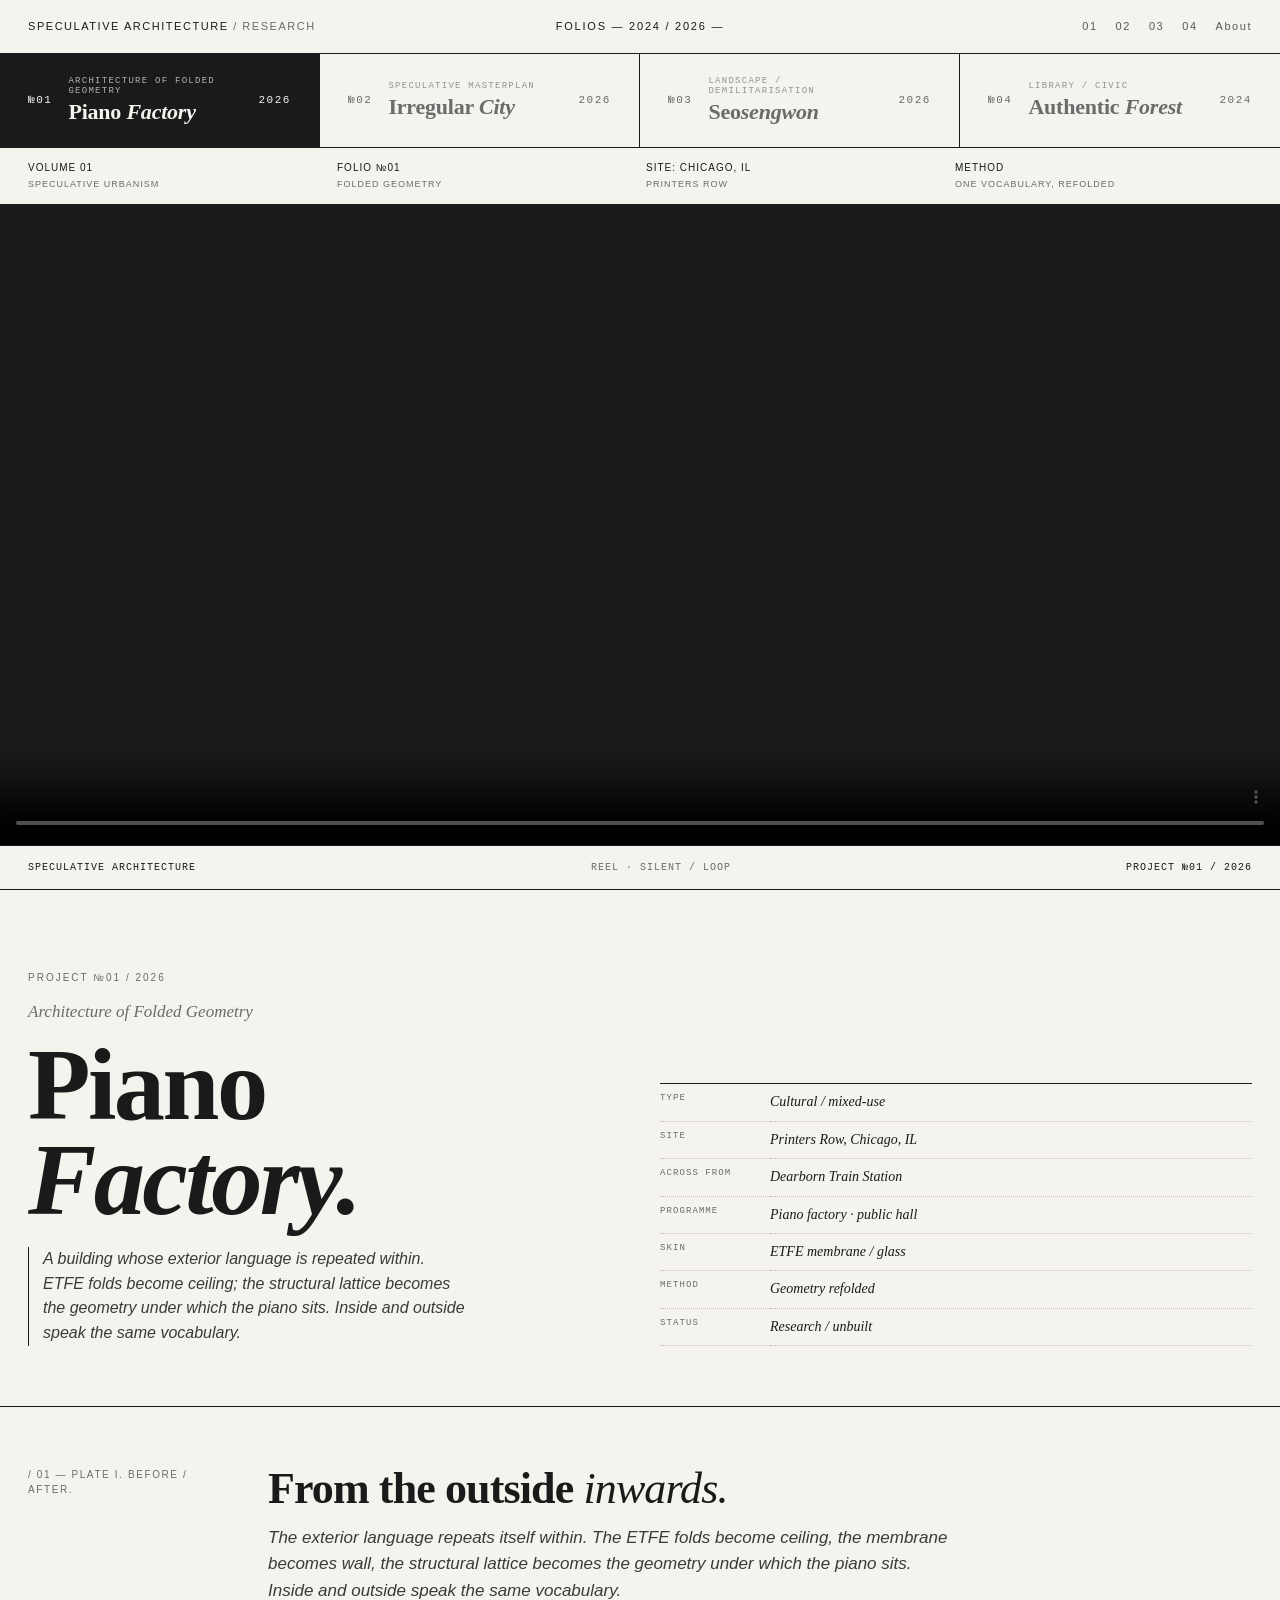
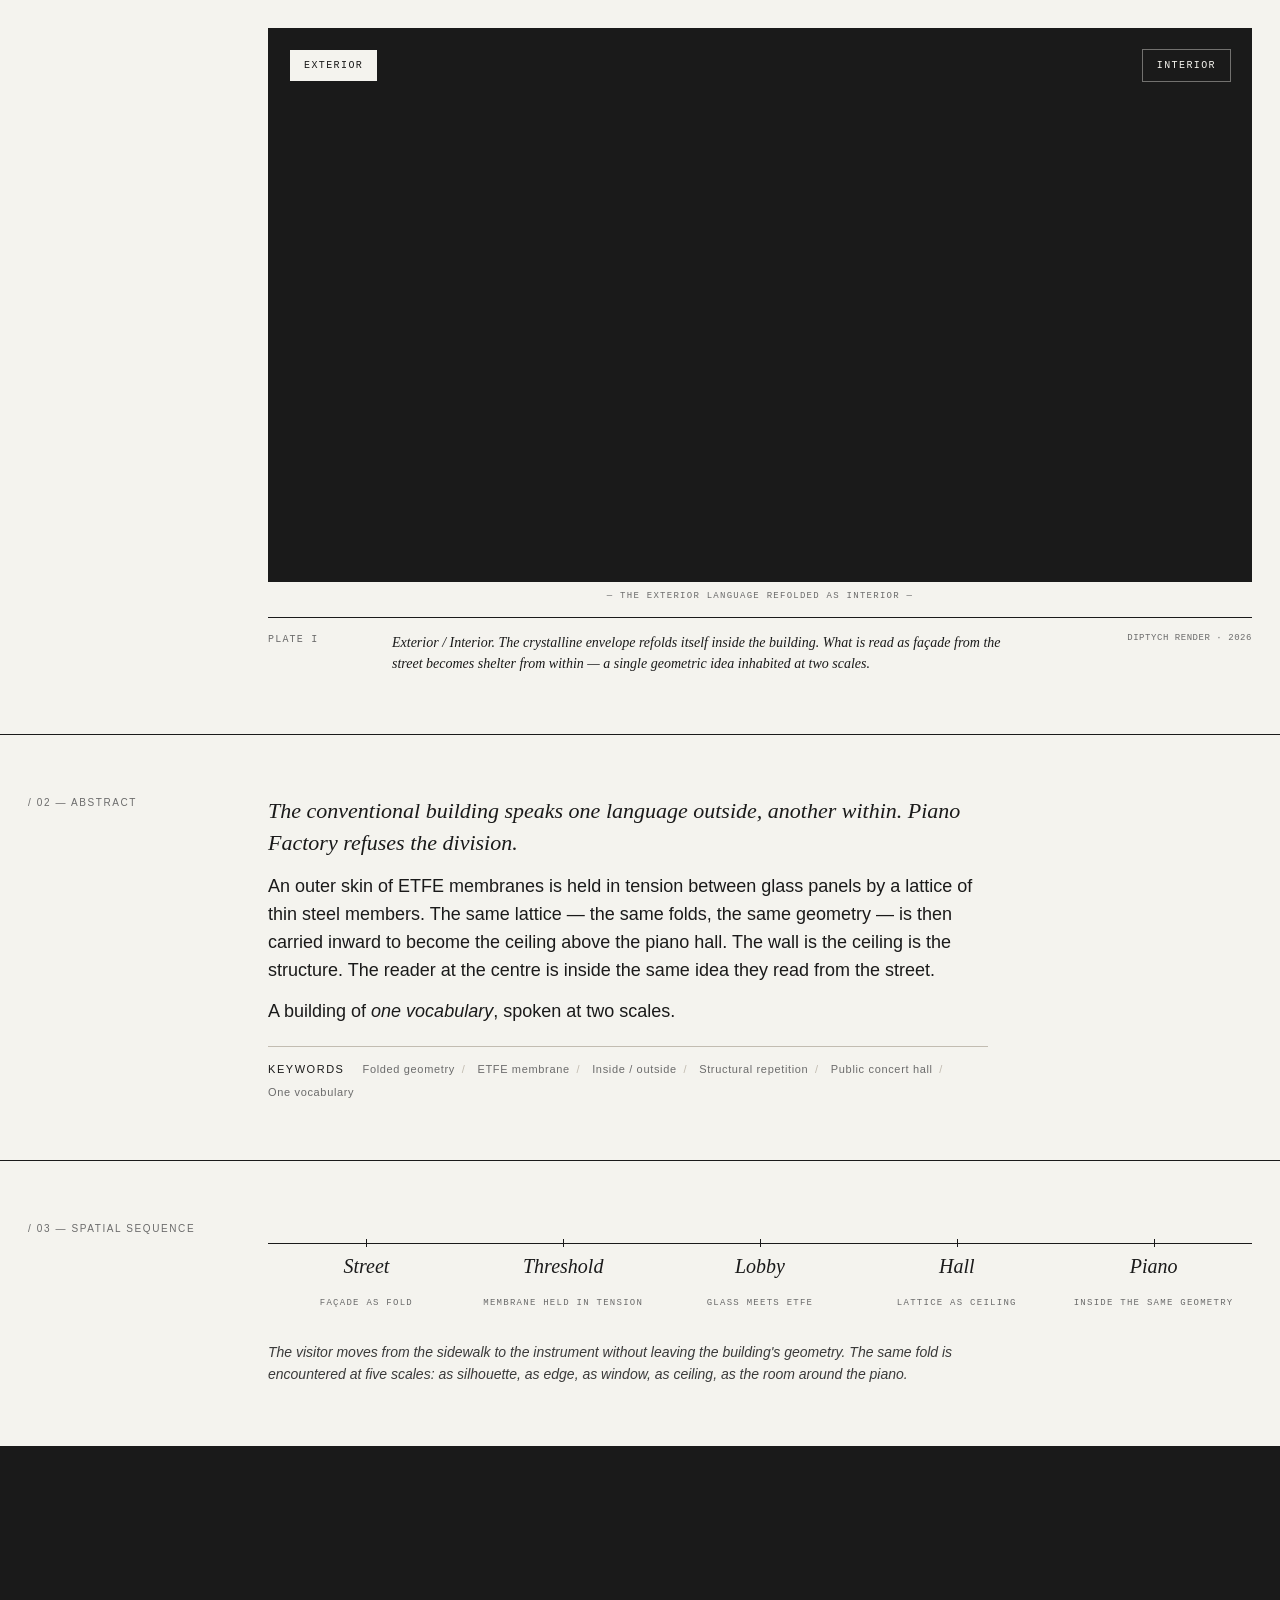
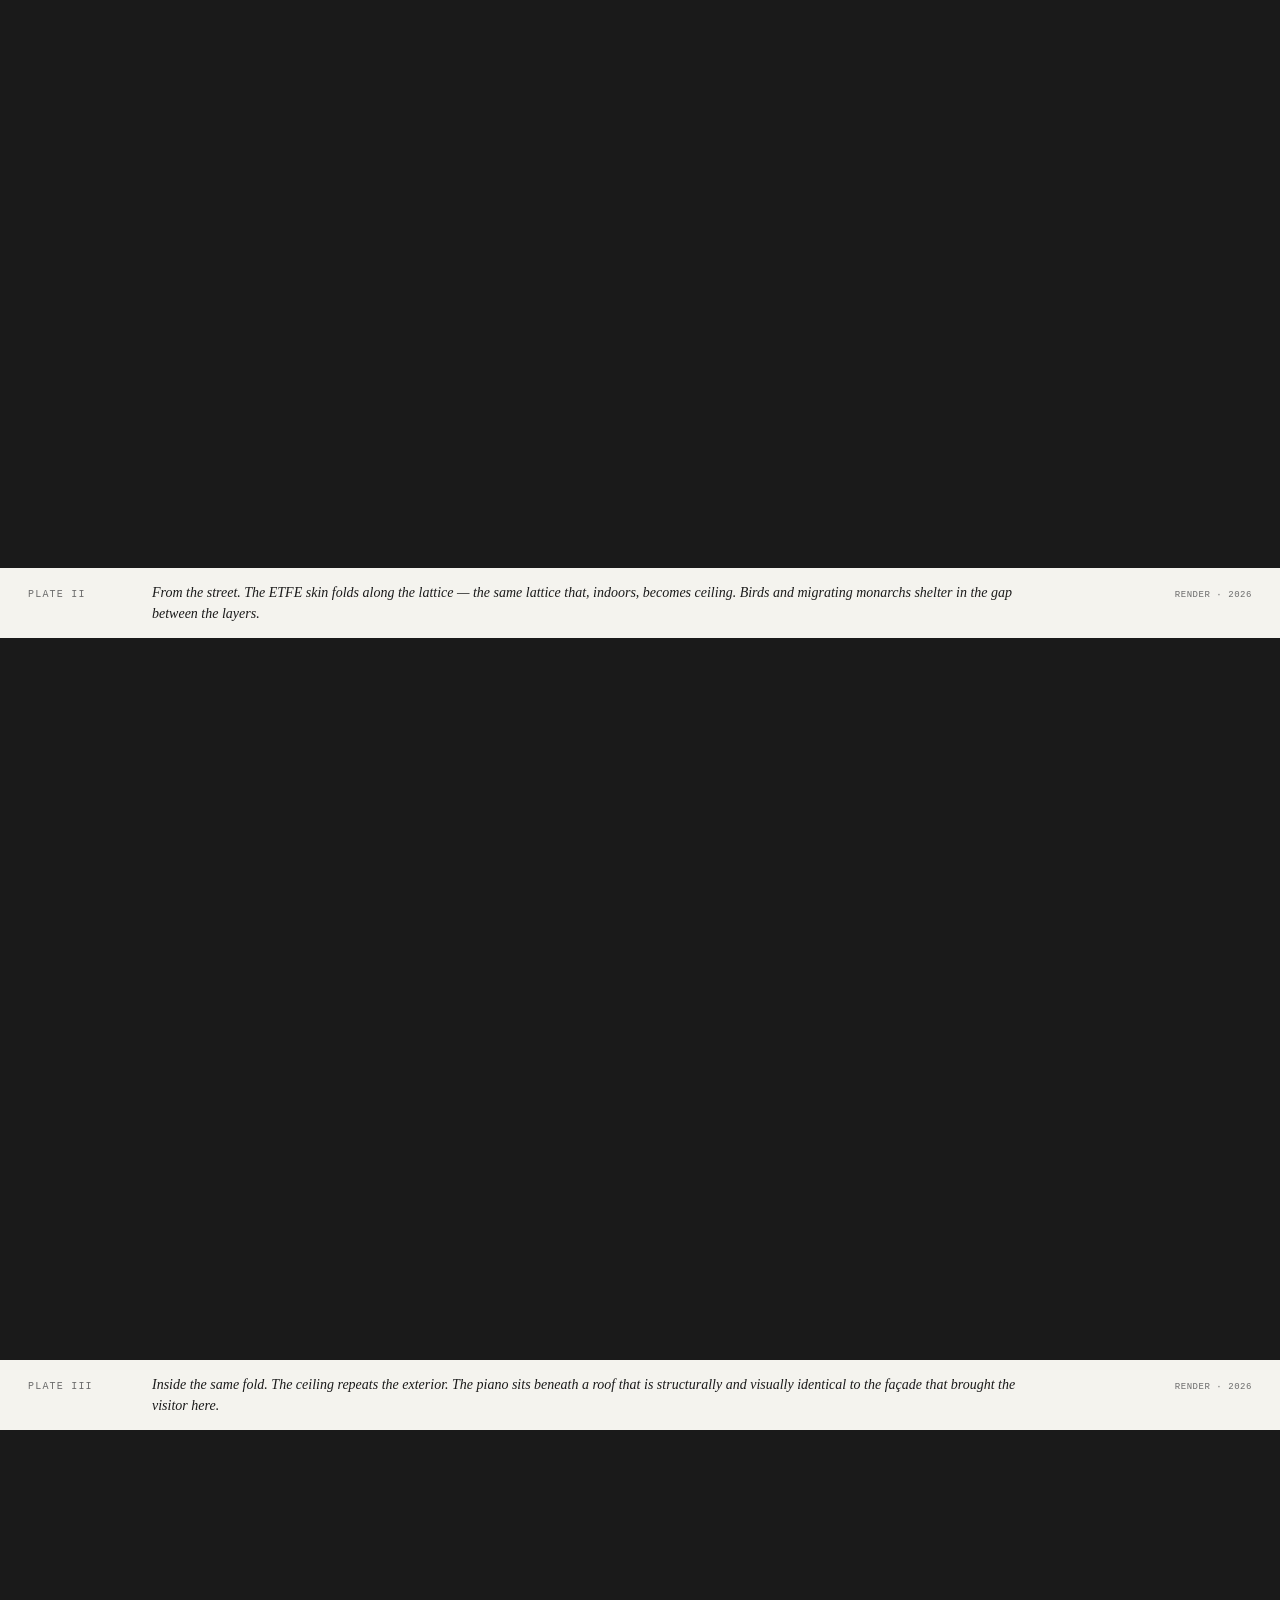
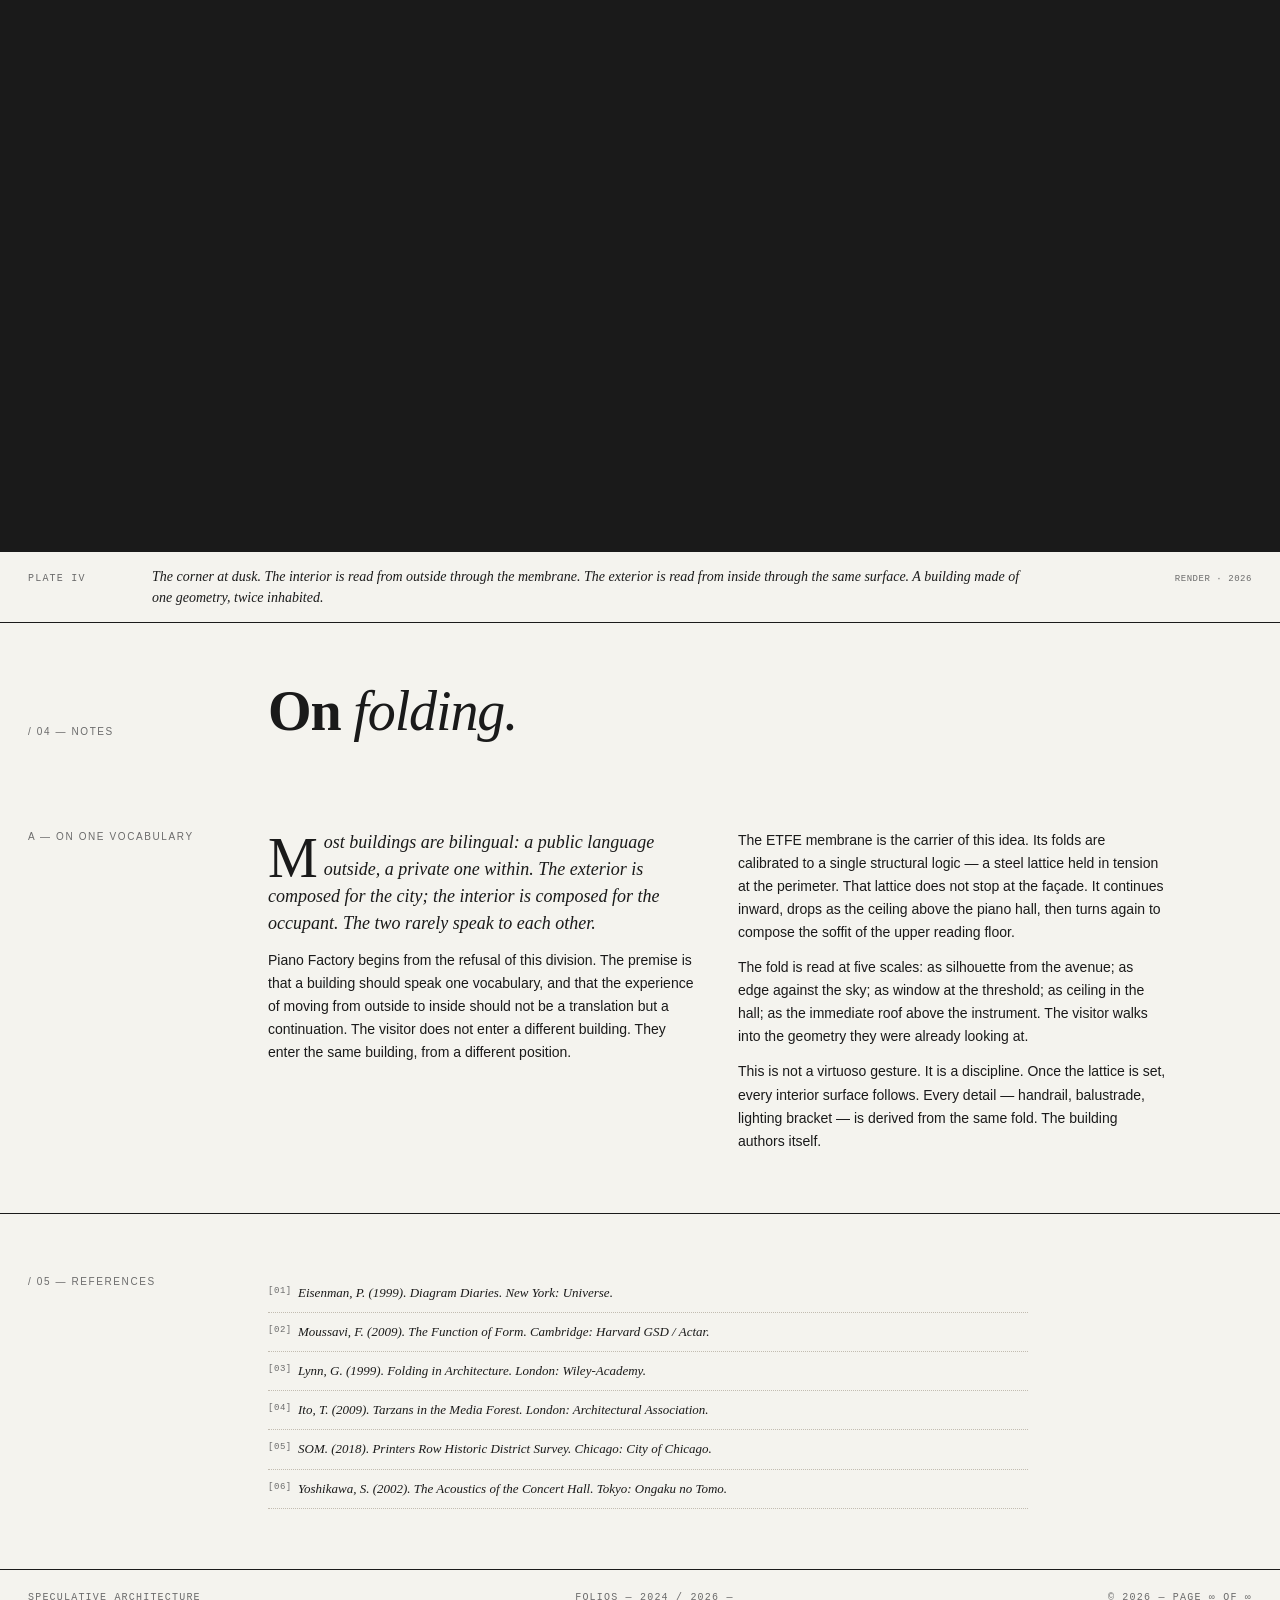
==== index.html @ 6d84edf5 "Add files via upload" ====
<!DOCTYPE html>
<html lang="en">
<head>
<meta charset="UTF-8">
<meta name="viewport" content="width=device-width, initial-scale=1, viewport-fit=cover">
<meta name="theme-color" content="#f4f3ee">

<title>Speculative Architecture — Research Folios</title>
<meta name="description" content="A research practice working through drawings, films, and writing — investigating water, folded geometry, demilitarisation, and the city as a slow, irregular medium.">
<meta name="author" content="Speculative Architecture">

<!-- Favicons -->
<link rel="icon" type="image/svg+xml" href="favicon.svg">
<link rel="apple-touch-icon" href="apple-touch-icon.png">

<!-- Open Graph (Facebook, KakaoTalk, LinkedIn, etc.) -->
<meta property="og:type" content="website">
<meta property="og:title" content="Speculative Architecture — Research Folios">
<meta property="og:description" content="Four speculative projects on water, folded geometry, demilitarisation, and the civic.">
<meta property="og:image" content="og-image.jpg">
<meta property="og:image:width" content="1200">
<meta property="og:image:height" content="630">
<meta property="og:locale" content="en_US">
<meta property="og:locale:alternate" content="ko_KR">

<!-- Twitter / X -->
<meta name="twitter:card" content="summary_large_image">
<meta name="twitter:title" content="Speculative Architecture — Research Folios">
<meta name="twitter:description" content="Four speculative projects on water, folded geometry, demilitarisation, and the civic.">
<meta name="twitter:image" content="og-image.jpg">

<link rel="stylesheet" href="styles.css">
</head>
<body>

<!-- ═══════════ MASTHEAD ═══════════ -->
<header class="mast">
  <div class="mast__brand">Speculative Architecture <span>/ Research</span></div>
  <div class="mast__title">Folios — 2024 / 2026 —</div>
  <nav class="mast__nav">
    <button type="button" data-goto="0">01</button>
    <button type="button" data-goto="1">02</button>
    <button type="button" data-goto="2">03</button>
    <button type="button" data-goto="3">04</button>
    <a href="about.html">About</a>
  </nav>
</header>

<!-- ═══════════ TABS ═══════════ -->
<div class="tabs" role="tablist">
  <button type="button" class="tab is-active" role="tab" data-tab="0">
    <span class="tab__num">№01</span>
    <span class="tab__body">
      <span class="tab__cat">Architecture of Folded Geometry</span>
      <span class="tab__title">Piano <em>Factory</em></span>
    </span>
    <span class="tab__yr">2026</span>
  </button>
  <button type="button" class="tab" role="tab" data-tab="1">
    <span class="tab__num">№02</span>
    <span class="tab__body">
      <span class="tab__cat">Speculative Masterplan</span>
      <span class="tab__title">Irregular <em>City</em></span>
    </span>
    <span class="tab__yr">2026</span>
  </button>
  <button type="button" class="tab" role="tab" data-tab="2">
    <span class="tab__num">№03</span>
    <span class="tab__body">
      <span class="tab__cat">Landscape / Demilitarisation</span>
      <span class="tab__title">Seo<em>sengwon</em></span>
    </span>
    <span class="tab__yr">2026</span>
  </button>
  <button type="button" class="tab" role="tab" data-tab="3">
    <span class="tab__num">№04</span>
    <span class="tab__body">
      <span class="tab__cat">Library / Civic</span>
      <span class="tab__title">Authentic <em>Forest</em></span>
    </span>
    <span class="tab__yr">2024</span>
  </button>
</div>

<!-- ═══════════ FOLIO 01 — PIANO FACTORY ═══════════ -->
<section class="folio is-active" data-folio="0">

  <div class="banner">
    <span>Volume 01 <small>Speculative Urbanism</small></span>
    <span>Folio №01 <small>Folded Geometry</small></span>
    <span>Site: Chicago, IL <small>Printers Row</small></span>
    <span>Method <small>One vocabulary, refolded</small></span>
  </div>

  <section class="reel">
    <video class="reel__video" data-reel="0" autoplay muted loop playsinline controls preload="auto" poster="assets/piano-02-dusk-md.jpg">
      <source src="assets/piano.mp4" type="video/mp4">
    </video>
    <div class="reel__overlay">
      <span>Speculative Architecture</span>
      <span>Reel · silent / loop</span>
      <span>Project №01 / 2026</span>
    </div>
  </section>

  <section class="hero">
    <div class="hero__main">
      <div class="meta">Project №01 / 2026</div>
      <div class="cat">Architecture of Folded Geometry</div>
      <h1 class="title">Piano<br><em>Factory.</em></h1>
      <p class="lede">A building whose exterior language is repeated within. ETFE folds become ceiling; the structural lattice becomes the geometry under which the piano sits. Inside and outside speak the same vocabulary.</p>
    </div>
    <div class="hero__data">
      <dl>
        <div><dt>Type</dt><dd>Cultural / mixed-use</dd></div>
        <div><dt>Site</dt><dd>Printers Row, Chicago, IL</dd></div>
        <div><dt>Across from</dt><dd>Dearborn Train Station</dd></div>
        <div><dt>Programme</dt><dd>Piano factory · public hall</dd></div>
        <div><dt>Skin</dt><dd>ETFE membrane / glass</dd></div>
        <div><dt>Method</dt><dd>Geometry refolded</dd></div>
        <div><dt>Status</dt><dd>Research / unbuilt</dd></div>
      </dl>
    </div>
  </section>

  <section class="ba">
    <div class="aside">/ 01 — Plate I. Before / after.</div>
    <div class="ba__body">
      <header class="ba__intro">
        <h3>From the outside <em>inwards.</em></h3>
        <p>The exterior language repeats itself within. The ETFE folds become ceiling, the membrane becomes wall, the structural lattice becomes the geometry under which the piano sits. Inside and outside speak the same vocabulary.</p>
      </header>

      <div class="dissolve" data-dissolve>
        <div class="dissolve__layer dissolve__layer--a"><img src="assets/piano-02-dusk-md.jpg" srcset="assets/piano-02-dusk-sm.jpg 1000w, assets/piano-02-dusk-md.jpg 1600w, assets/piano-02-dusk-lg.jpg 2800w" sizes="(max-width: 720px) 100vw, (max-width: 1200px) 100vw, 100vw" alt="Exterior — the building as seen from the street"></div>
        <div class="dissolve__layer dissolve__layer--b"><img src="assets/piano-03-interior-md.jpg" srcset="assets/piano-03-interior-sm.jpg 1000w, assets/piano-03-interior-md.jpg 1600w, assets/piano-03-interior-lg.jpg 2800w" sizes="(max-width: 720px) 100vw, (max-width: 1200px) 100vw, 100vw" alt="Interior — the same language, refolded"></div>
        <span class="dissolve__tag dissolve__tag--a">Exterior</span>
        <span class="dissolve__tag dissolve__tag--b">Interior</span>
      </div>
      <div class="ba__hint">— the exterior language refolded as interior —</div>

      <div class="ba__cap">
        <span class="plate__num">Plate I</span>
        <span class="plate__txt">Exterior / Interior. The crystalline envelope refolds itself inside the building. What is read as façade from the street becomes shelter from within — a single geometric idea inhabited at two scales.</span>
        <span class="plate__meta">Diptych render · 2026</span>
      </div>
    </div>
  </section>

  <section class="abstract">
    <div class="aside">/ 02 — Abstract</div>
    <div class="abstract__body">
      <p>The conventional building speaks one language outside, another within. Piano Factory refuses the division.</p>
      <p>An outer skin of ETFE membranes is held in tension between glass panels by a lattice of thin steel members. The same lattice — the same folds, the same geometry — is then carried inward to become the ceiling above the piano hall. The wall is the ceiling is the structure. The reader at the centre is inside the same idea they read from the street.</p>
      <p>A building of <em>one vocabulary</em>, spoken at two scales.</p>
      <div class="keys">
        <strong>Keywords</strong>
        <span>Folded geometry</span>
        <span>ETFE membrane</span>
        <span>Inside / outside</span>
        <span>Structural repetition</span>
        <span>Public concert hall</span>
        <span>One vocabulary</span>
      </div>
    </div>
  </section>

  <section class="timeline">
    <div class="aside">/ 03 — Spatial sequence</div>
    <div>
      <ol class="timeline__list">
        <li><strong>Street</strong><span>Façade as fold</span></li>
        <li><strong>Threshold</strong><span>Membrane held in tension</span></li>
        <li><strong>Lobby</strong><span>Glass meets ETFE</span></li>
        <li><strong>Hall</strong><span>Lattice as ceiling</span></li>
        <li><strong>Piano</strong><span>Inside the same geometry</span></li>
      </ol>
      <p class="timeline__copy">The visitor moves from the sidewalk to the instrument without leaving the building's geometry. The same fold is encountered at five scales: as silhouette, as edge, as window, as ceiling, as the room around the piano.</p>
    </div>
  </section>

  <figure class="plate">
    <img src="assets/piano-02-dusk-md.jpg" srcset="assets/piano-02-dusk-sm.jpg 1000w, assets/piano-02-dusk-md.jpg 1600w, assets/piano-02-dusk-lg.jpg 2800w" sizes="(max-width: 720px) 100vw, (max-width: 1200px) 100vw, 100vw" alt="Plate II">
    <figcaption>
      <span class="plate__num">Plate II</span>
      <span class="plate__txt">From the street. The ETFE skin folds along the lattice — the same lattice that, indoors, becomes ceiling. Birds and migrating monarchs shelter in the gap between the layers.</span>
      <span class="plate__meta">Render · 2026</span>
    </figcaption>
  </figure>

  <figure class="plate">
    <img src="assets/piano-03-interior-md.jpg" srcset="assets/piano-03-interior-sm.jpg 1000w, assets/piano-03-interior-md.jpg 1600w, assets/piano-03-interior-lg.jpg 2800w" sizes="(max-width: 720px) 100vw, (max-width: 1200px) 100vw, 100vw" alt="Plate III">
    <figcaption>
      <span class="plate__num">Plate III</span>
      <span class="plate__txt">Inside the same fold. The ceiling repeats the exterior. The piano sits beneath a roof that is structurally and visually identical to the façade that brought the visitor here.</span>
      <span class="plate__meta">Render · 2026</span>
    </figcaption>
  </figure>

  <figure class="plate">
    <img src="assets/piano-04-snow-md.jpg" srcset="assets/piano-04-snow-sm.jpg 1000w, assets/piano-04-snow-md.jpg 1600w, assets/piano-04-snow-lg.jpg 2800w" sizes="(max-width: 720px) 100vw, (max-width: 1200px) 100vw, 100vw" alt="Plate IV">
    <figcaption>
      <span class="plate__num">Plate IV</span>
      <span class="plate__txt">The corner at dusk. The interior is read from outside through the membrane. The exterior is read from inside through the same surface. A building made of one geometry, twice inhabited.</span>
      <span class="plate__meta">Render · 2026</span>
    </figcaption>
  </figure>

  <header class="shead">
    <div class="aside">/ 04 — Notes</div>
    <h2>On <em>folding.</em></h2>
  </header>

  <section class="notes">
    <div class="aside">A — On one vocabulary</div>
    <div class="notes__body">
      <p class="lead">Most buildings are bilingual: a public language outside, a private one within. The exterior is composed for the city; the interior is composed for the occupant. The two rarely speak to each other.</p>
      <p>Piano Factory begins from the refusal of this division. The premise is that a building should speak one vocabulary, and that the experience of moving from outside to inside should not be a translation but a continuation. The visitor does not enter a different building. They enter the same building, from a different position.</p>
      <p>The ETFE membrane is the carrier of this idea. Its folds are calibrated to a single structural logic — a steel lattice held in tension at the perimeter. That lattice does not stop at the façade. It continues inward, drops as the ceiling above the piano hall, then turns again to compose the soffit of the upper reading floor.</p>
      <p>The fold is read at five scales: as silhouette from the avenue; as edge against the sky; as window at the threshold; as ceiling in the hall; as the immediate roof above the instrument. The visitor walks into the geometry they were already looking at.</p>
      <p>This is not a virtuoso gesture. It is a discipline. Once the lattice is set, every interior surface follows. Every detail — handrail, balustrade, lighting bracket — is derived from the same fold. The building authors itself.</p>
    </div>
  </section>

  <section class="bib">
    <div class="aside">/ 05 — References</div>
    <ol>
      <li>Eisenman, P. (1999). Diagram Diaries. New York: Universe.</li>
      <li>Moussavi, F. (2009). The Function of Form. Cambridge: Harvard GSD / Actar.</li>
      <li>Lynn, G. (1999). Folding in Architecture. London: Wiley-Academy.</li>
      <li>Ito, T. (2009). Tarzans in the Media Forest. London: Architectural Association.</li>
      <li>SOM. (2018). Printers Row Historic District Survey. Chicago: City of Chicago.</li>
      <li>Yoshikawa, S. (2002). The Acoustics of the Concert Hall. Tokyo: Ongaku no Tomo.</li>
    </ol>
  </section>

</section>

<!-- ═══════════ FOLIO 02 — IRREGULAR CITY ═══════════ -->
<section class="folio" data-folio="1">

  <div class="banner">
    <span>Volume 01 <small>Speculative Urbanism</small></span>
    <span>Folio №02 <small>Hydrological Urbanism</small></span>
    <span>Site: Coastal <small>Undisclosed</small></span>
    <span>Status: Research <small>Speculative proposal</small></span>
  </div>

  <section class="reel">
    <video class="reel__video" data-reel="1" autoplay muted loop playsinline controls preload="auto" poster="assets/05-pipe-system-md.jpg">
      <source src="assets/hero.mp4" type="video/mp4">
    </video>
    <div class="reel__overlay">
      <span>Speculative Architecture</span>
      <span>Reel · silent / loop</span>
      <span>Project №02 / 2026</span>
    </div>
  </section>

  <section class="hero">
    <div class="hero__main">
      <div class="meta">Project №02 / 2026</div>
      <div class="cat">Speculative Masterplan</div>
      <h1 class="title">Irregular<br><em>City.</em></h1>
      <p class="lede">A speculative masterplan. The city as a translucent organism, bound by a single hydrological cycle.</p>
    </div>
    <div class="hero__data">
      <dl>
        <div><dt>Type</dt><dd>Speculative masterplan</dd></div>
        <div><dt>Site</dt><dd>Coastal — undisclosed</dd></div>
        <div><dt>Programme</dt><dd>Hydrological urbanism</dd></div>
        <div><dt>Mediums</dt><dd>Render, axonometric, section</dd></div>
        <div><dt>Status</dt><dd>Research / unbuilt</dd></div>
        <div><dt>Year</dt><dd>2026 —</dd></div>
      </dl>
    </div>
  </section>

  <figure class="plate">
    <img src="assets/05-pipe-system-md.jpg" srcset="assets/05-pipe-system-sm.jpg 1000w, assets/05-pipe-system-md.jpg 1600w, assets/05-pipe-system-lg.jpg 2800w" sizes="(max-width: 720px) 100vw, (max-width: 1200px) 100vw, 100vw" alt="Plate I — the urban fabric">
    <figcaption>
      <span class="plate__num">Plate I</span>
      <span class="plate__txt">The city as filtration apparatus. Crystalline volumes channel six water cycles.</span>
      <span class="plate__meta">Render · 2026</span>
    </figcaption>
  </figure>

  <section class="abstract">
    <div class="aside">/ 00 — Abstract</div>
    <div class="abstract__body">
      <p>Six water cycles — saline, grey, geothermal, rain, sewage, industrial — generate the spatial sequence. Each district is a station in a continuous metabolism.</p>
      <p>Infrastructure is not concealed beneath architecture but <em>constitutes</em> it. Pink piping is made legible against concrete and glass.</p>
      <div class="keys">
        <strong>Keywords</strong>
        <span>Hydrological urbanism</span>
        <span>Speculative masterplan</span>
        <span>Infrastructural transparency</span>
        <span>Coastal ecology</span>
        <span>Urban metabolism</span>
      </div>
    </div>
  </section>

  <figure class="plate plate--plan">
    <img src="assets/04-section-md.jpg" srcset="assets/04-section-sm.jpg 1000w, assets/04-section-md.jpg 1600w, assets/04-section-lg.jpg 2800w" sizes="(max-width: 720px) 100vw, (max-width: 1200px) 100vw, 100vw" alt="Plate II">
    <figcaption>
      <span class="plate__num">Plate II</span>
      <span class="plate__txt">Section through the water plaza. Grey-water cycle, geothermal wells, septic logic.</span>
      <span class="plate__meta">Section drawing · 2026</span>
    </figcaption>
  </figure>

  <figure class="plate">
    <img src="assets/03-aerial-glass-md.jpg" srcset="assets/03-aerial-glass-sm.jpg 1000w, assets/03-aerial-glass-md.jpg 1600w, assets/03-aerial-glass-lg.jpg 2800w" sizes="(max-width: 720px) 100vw, (max-width: 1200px) 100vw, 100vw" alt="Plate III">
    <figcaption>
      <span class="plate__num">Plate III</span>
      <span class="plate__txt">Aerial — residential cluster. Envelope as shelter and atmospheric instrument.</span>
      <span class="plate__meta">Render · 2026</span>
    </figcaption>
  </figure>

  <figure class="plate">
    <img src="assets/02-water-edge-md.jpg" srcset="assets/02-water-edge-sm.jpg 1000w, assets/02-water-edge-md.jpg 1600w, assets/02-water-edge-lg.jpg 2800w" sizes="(max-width: 720px) 100vw, (max-width: 1200px) 100vw, 100vw" alt="Plate IV">
    <figcaption>
      <span class="plate__num">Plate IV</span>
      <span class="plate__txt">Water edge — threshold between infrastructure and inhabited ground.</span>
      <span class="plate__meta">Render · 2026</span>
    </figcaption>
  </figure>

  <figure class="plate">
    <img src="assets/01-masterplan-md.jpg" srcset="assets/01-masterplan-sm.jpg 1000w, assets/01-masterplan-md.jpg 1600w, assets/01-masterplan-lg.jpg 2800w" sizes="(max-width: 720px) 100vw, (max-width: 1200px) 100vw, 100vw" alt="Plate V">
    <figcaption>
      <span class="plate__num">Plate V</span>
      <span class="plate__txt">Masterplan with building type catalogue: helio-morphic, wind-aligned, embracing, square-cove.</span>
      <span class="plate__meta">Plan / collage · 2026</span>
    </figcaption>
  </figure>

  <figure class="plate">
    <img src="assets/06-pipe-detail-md.jpg" srcset="assets/06-pipe-detail-sm.jpg 1000w, assets/06-pipe-detail-md.jpg 1600w, assets/06-pipe-detail-lg.jpg 2800w" sizes="(max-width: 720px) 100vw, (max-width: 1200px) 100vw, 100vw" alt="Plate VI">
    <figcaption>
      <span class="plate__num">Plate VI</span>
      <span class="plate__txt">Ground condition. The pipes are inhabited, not hidden.</span>
      <span class="plate__meta">Render · 2026</span>
    </figcaption>
  </figure>

  <header class="shead">
    <div class="aside">/ 01 — Notes</div>
    <h2>Research <em>notes.</em></h2>
  </header>

  <section class="notes">
    <div class="aside">A — On method</div>
    <div class="notes__body">
      <p class="lead">The drawings hold two ideas at once: the schematic logic of the hydrological system, and the atmospheric experience of inhabiting it.</p>
      <p>The pink is not decoration — it is borrowed from infrastructural codes, the colour of recycled water lines, and re-deployed at architectural scale. Where convention asks pipes to disappear, here they become façade, structure, threshold.</p>
      <p>The work was developed without a brief. There is no client. The site is undisclosed. The plates are not proposals — they are <em>positions</em>.</p>
    </div>
  </section>

  <section class="bib">
    <div class="aside">/ 02 — References</div>
    <ol>
      <li>Banham, R. (1969). The Architecture of the Well-Tempered Environment. London: Architectural Press.</li>
      <li>Easterling, K. (2014). Extrastatecraft: The Power of Infrastructure Space. London: Verso.</li>
      <li>Koolhaas, R., AMO. (2014). Elements of Architecture. Venice: Marsilio.</li>
      <li>MVRDV, The Why Factory. (2018). Copy Paste: The Badass Copy Guide. Rotterdam: nai010.</li>
      <li>Smithson, A. &amp; P. (1965). The Charged Void: Urbanism. New York: Monacelli.</li>
      <li>Young, L. (2020). Planet City. Melbourne: Uro Publications.</li>
    </ol>
  </section>

</section>

<!-- ═══════════ FOLIO 03 — SEOSENGWON ═══════════ -->
<section class="folio" data-folio="2">

  <div class="banner">
    <span>Volume 01 <small>Speculative Urbanism</small></span>
    <span>Folio №03 <small>Landscape / Demilitarisation</small></span>
    <span>Site: DMZ, Korea <small>Seoul ⟷ Pyongyang</small></span>
    <span>서생원 <small>The Honourable Rat</small></span>
  </div>

  <section class="reel">
    <video class="reel__video" data-reel="2" autoplay muted loop playsinline controls preload="auto" poster="assets/dmz-02-rat-md.jpg">
      <source src="assets/dmz.mp4" type="video/mp4">
    </video>
    <div class="reel__overlay">
      <span>Speculative Architecture</span>
      <span>Reel · silent / loop</span>
      <span>Project №03 / 2026</span>
    </div>
  </section>

  <section class="hero">
    <div class="hero__main">
      <div class="meta">Project №03 / 2026</div>
      <div class="cat">Landscape / Demilitarisation</div>
      <div class="ko">서생원 鼠生員</div>
      <h1 class="title">Seo<em>sengwon.</em></h1>
      <p class="lede">A protocol for clearing the Korean DMZ. The work renames the African pouched rat <em>Seosengwon</em> — the honourable rat of Korean folk painting — and gives it a new occupation: peace.</p>
    </div>
    <div class="hero__data">
      <dl>
        <div><dt>Type</dt><dd>Landscape / protocol</dd></div>
        <div><dt>Site (strip)</dt><dd>Korean DMZ, 38°N</dd></div>
        <div><dt>Site (campus)</dt><dd>Kaesong Industrial Region</dd></div>
        <div><dt>Length</dt><dd>250 km</dd></div>
        <div><dt>Width</dt><dd>4 km strip</dd></div>
        <div><dt>Mines (est.)</dt><dd>~ 1,000,000</dd></div>
        <div><dt>Protagonist</dt><dd>서생원 · the rat</dd></div>
        <div><dt>Time horizon</dt><dd>2026 — 2076 (50 yr)</dd></div>
        <div><dt>Status</dt><dd>Research / unbuilt</dd></div>
      </dl>
    </div>
  </section>

  <figure class="epigraph">
    <img src="assets/dmz-00-epigraph-md.jpg" srcset="assets/dmz-00-epigraph-sm.jpg 1000w, assets/dmz-00-epigraph-md.jpg 1600w, assets/dmz-00-epigraph-lg.jpg 2800w" sizes="(max-width: 720px) 100vw, (max-width: 1200px) 100vw, 100vw" alt="Seosengwon — frontispiece">
    <div class="epigraph__overlay">
      <span class="epigraph__ko">서생원 <span class="dim">鼠生員</span></span>
      <span class="epigraph__line"></span>
      <span class="epigraph__en">Frontispiece · 2026</span>
    </div>
    <figcaption>
      <span class="plate__num">Plate 0</span>
      <span class="plate__txt">Seosengwon, robed in hanbok, stands on the old Gyeongui Line between Seoul and Pyongyang. The mines are rusted, the rail is broken, the animals have returned.</span>
      <span class="plate__meta">Frontispiece · 2026</span>
    </figcaption>
  </figure>

  <figure class="center">
    <img src="assets/dmz-02-rat-md.jpg" srcset="assets/dmz-02-rat-sm.jpg 1000w, assets/dmz-02-rat-md.jpg 1600w, assets/dmz-02-rat-lg.jpg 2800w" sizes="(max-width: 720px) 100vw, (max-width: 1200px) 100vw, 100vw" alt="Plate I">
    <figcaption>
      <span class="plate__num">Plate I</span>
      <span class="plate__txt">Two soldiers — one from each side — watch the Seosengwon locate a buried mine. The rat is too light to trigger the device. The men have stopped working. <em>This is the work.</em></span>
      <span class="plate__meta">Render · 2026</span>
    </figcaption>
  </figure>

  <figure class="center">
    <img src="assets/dmz-02-rat-v2-md.jpg" srcset="assets/dmz-02-rat-v2-sm.jpg 1000w, assets/dmz-02-rat-v2-md.jpg 1600w, assets/dmz-02-rat-v2-lg.jpg 2800w" sizes="(max-width: 720px) 100vw, (max-width: 1200px) 100vw, 100vw" alt="Plate II">
    <figcaption>
      <span class="plate__num">Plate II</span>
      <span class="plate__txt">Two soldiers, two Seosengwon, one minefield. The characters above the horizon — <em>평화 통일</em> — name the impossible thing the protocol attempts.</span>
      <span class="plate__meta">Render · 2026</span>
    </figcaption>
  </figure>

  <section class="abstract">
    <div class="aside">/ 00 — Abstract</div>
    <div class="abstract__body">
      <p>The DMZ is the most heavily mined strip of land on earth. It is also, by accident, one of the most ecologically intact landscapes in northeast Asia.</p>
      <p>The proposal is a 50-year demining protocol carried out jointly by the two Koreas. Its protagonist is a rat — too light to detonate a mine, trained to detect explosives by smell. The work renames it <em>Seosengwon</em>, the honourable rat of Korean folk painting, and gives it a new occupation.</p>
      <p>Watchtowers are kept. Fences are removed slowly. The forest stays. Architecture, here, is the choreography of <em>retreat</em>.</p>
      <div class="keys">
        <strong>Keywords</strong>
        <span>Seosengwon</span>
        <span>DMZ</span>
        <span>Demining</span>
        <span>Folk-painting reframed</span>
        <span>Bilateral protocol</span>
        <span>Rewilding</span>
      </div>
    </div>
  </section>

  <section class="coords">
    <div class="aside">/ 01 — Sites</div>
    <div class="coords__grid">
      <div class="coords__item">
        <div class="coords__lat">38°15′N · 127°36′E</div>
        <div class="coords__name">Cheorwon <em>plain</em></div>
        <p>Old battle site. Heaviest mine density. Habitat for the Korean crane.</p>
      </div>
      <div class="coords__item">
        <div class="coords__lat">38°02′N · 127°02′E</div>
        <div class="coords__name">Yeoncheon <em>corridor</em></div>
        <p>River crossing. The Hantan flows through the strip — a soft border.</p>
      </div>
      <div class="coords__item">
        <div class="coords__lat">38°22′N · 128°16′E</div>
        <div class="coords__name">Goseong <em>coast</em></div>
        <p>East end. Where the DMZ meets the sea. Migratory bird stop.</p>
      </div>
    </div>
  </section>

  <figure class="plate">
    <img src="assets/dmz-01-aerial-md.jpg" srcset="assets/dmz-01-aerial-sm.jpg 1000w, assets/dmz-01-aerial-md.jpg 1600w, assets/dmz-01-aerial-lg.jpg 2800w" sizes="(max-width: 720px) 100vw, (max-width: 1200px) 100vw, 100vw" alt="Plate III">
    <figcaption>
      <span class="plate__num">Plate III</span>
      <span class="plate__txt">Aerial — clearance grid. Each cell is 4×4m. Workers advance in pairs. The old railroad to the north persists, untouched.</span>
      <span class="plate__meta">Render · 2026</span>
    </figcaption>
  </figure>

  <figure class="plate">
    <img src="assets/dmz-03-corridor-md.jpg" srcset="assets/dmz-03-corridor-sm.jpg 1000w, assets/dmz-03-corridor-md.jpg 1600w, assets/dmz-03-corridor-lg.jpg 2800w" sizes="(max-width: 720px) 100vw, (max-width: 1200px) 100vw, 100vw" alt="Plate IV">
    <figcaption>
      <span class="plate__num">Plate IV</span>
      <span class="plate__txt">The corridor at noon. Watchtowers are kept as monuments to the old border. The fences are slowly cut. The forest holds.</span>
      <span class="plate__meta">Render · 2026</span>
    </figcaption>
  </figure>

  <section class="ba">
    <div class="aside">/ 02 — Facility / Plate V</div>
    <div class="ba__body">
      <header class="ba__intro">
        <h3>The campus at <em>Kaesong.</em></h3>
        <p>The protocol needs a home. Sited on the abandoned Kaesong Industrial Region — 70km from Seoul, 172km from Pyongyang — a bilateral facility where the Seosengwon are bred, trained, housed, and retired.</p>
      </header>

      <div class="dissolve" data-dissolve>
        <div class="dissolve__layer dissolve__layer--a"><img src="assets/seosengwon-facility-before-md.jpg" srcset="assets/seosengwon-facility-before-sm.jpg 1000w, assets/seosengwon-facility-before-md.jpg 1600w, assets/seosengwon-facility-before-lg.jpg 2800w" sizes="(max-width: 720px) 100vw, (max-width: 1200px) 100vw, 100vw" alt="Today — industrial"></div>
        <div class="dissolve__layer dissolve__layer--b"><img src="assets/seosengwon-facility-after-md.jpg" srcset="assets/seosengwon-facility-after-sm.jpg 1000w, assets/seosengwon-facility-after-md.jpg 1600w, assets/seosengwon-facility-after-lg.jpg 2800w" sizes="(max-width: 720px) 100vw, (max-width: 1200px) 100vw, 100vw" alt="Proposal — campus"></div>
        <span class="dissolve__tag dissolve__tag--a">Today / Industrial</span>
        <span class="dissolve__tag dissolve__tag--b">Proposal / Campus</span>
      </div>
      <div class="ba__hint">— the same site, dissolving from industry to campus —</div>

      <div class="ba__cap">
        <span class="plate__num">Plate V</span>
        <span class="plate__txt">Aerial of the Kaesong site, before and after. Five facilities — breeding, training, housing, monitoring, health — held within a single ring road.</span>
        <span class="plate__meta">Aerial render · annotated · 2026</span>
      </div>
    </div>
  </section>

  <section class="programme">
    <div class="aside">/ 03 — Programme</div>
    <div>
      <ol class="programme__grid">
        <li><span class="programme__n">01</span><span class="programme__t">Diet / Enrichment / Breeding</span><span class="programme__d">Reproduction and behavioural enrichment. The pups stay with their mothers for ten weeks.</span></li>
        <li><span class="programme__n">02</span><span class="programme__t">Training</span><span class="programme__d">Nine months of clicker-and-reward training, TNT recognition by scent, lead-work.</span></li>
        <li><span class="programme__n">03</span><span class="programme__t">Housing / Handling</span><span class="programme__d">Daily housing in small social groups. Handlers rotate to prevent imprinting.</span></li>
        <li><span class="programme__n">04</span><span class="programme__t">Monitoring / Evaluation</span><span class="programme__d">Test fields of inert mines. Each Seosengwon is re-certified annually.</span></li>
        <li><span class="programme__n">05</span><span class="programme__t">Health Check</span><span class="programme__d">Veterinary clinic. Retirement at year seven. Burial on site.</span></li>
      </ol>
      <div class="programme__stats">
        <div><strong>Lifespan</strong><span>6 — 7 years</span></div>
        <div><strong>Training time</strong><span>9 months</span></div>
        <div><strong>To Seoul–DMZ</strong><span>70 km</span></div>
        <div><strong>To Pyongyang</strong><span>172 km</span></div>
        <div><strong>Site</strong><span>Kaesong Industrial Region</span></div>
      </div>
    </div>
  </section>

  <header class="shead">
    <div class="aside">/ 04 — Glossary</div>
    <h2>Terms of the <em>protocol.</em></h2>
  </header>

  <section class="glossary">
    <div class="aside">A — Bilingual</div>
    <ul>
      <li>
        <span class="g-ko">개성공업지구</span>
        <span class="g-en">Kaesong<small>Industrial Region</small></span>
        <span class="g-def">A joint North–South industrial complex operating 2004–2016, dormant since. The protocol proposes its reuse as the bilateral Seosengwon campus — equidistant infrastructure for an asymmetric project.</span>
      </li>
      <li>
        <span class="g-ko">서생원 鼠生員</span>
        <span class="g-en">Seosengwon<small>The Honourable Rat</small></span>
        <span class="g-def">An honorific from Korean folk painting and folklore — the rat addressed as a scholar-gentleman. The work renames the African pouched rat <em>Seosengwon</em> to relocate the protagonist from foreign expertise into local culture.</span>
      </li>
      <li>
        <span class="g-ko">평화 통일</span>
        <span class="g-en">Peace · Unification<small>Pyeonghwa Tongil</small></span>
        <span class="g-def">The two characters that float above the horizon in Plate II — a slogan, a wish, and the impossible thing the protocol attempts. Written 평화 통일 / 平和 統一.</span>
      </li>
      <li>
        <span class="g-ko">경의선</span>
        <span class="g-en">Gyeongui Line<small>京義線</small></span>
        <span class="g-def">The old Seoul–Sinuiju railway, severed by the DMZ since 1945. Plate 0 stands on its abandoned ties — the rail as relic, the route as wish.</span>
      </li>
      <li>
        <span class="g-ko">비무장지대</span>
        <span class="g-en">DMZ<small>Demilitarised Zone</small></span>
        <span class="g-def">A 4km-wide buffer strip established 1953. Officially without weapons. In practice, the most heavily mined land on earth.</span>
      </li>
      <li>
        <span class="g-ko">지뢰</span>
        <span class="g-en">Mine<small>地雷 / Jirae</small></span>
        <span class="g-def">Anti-personnel and anti-tank devices. Estimated one million remain in the strip. Triangular yellow signs mark known fields.</span>
      </li>
      <li>
        <span class="g-ko">감시초소</span>
        <span class="g-en">Watchtower<small>GP / Guard Post</small></span>
        <span class="g-def">Wooden observation structures along both sides. The protocol proposes preservation of selected towers as monuments to the border that was.</span>
      </li>
    </ul>
  </section>

  <header class="shead">
    <div class="aside">/ 05 — Notes</div>
    <h2>On the <em>border that was.</em></h2>
  </header>

  <section class="notes">
    <div class="aside">A — Method</div>
    <div class="notes__body">
      <p class="lead">The protocol assumes co-operation. This is itself the speculation. Two military commands, working in pairs, in 4×4m grid cells, advancing 80m per year. At this pace, the strip is cleared in fifty years.</p>
      <p>The rat does the seeing. A human pulls the lead. A second human, on the other side of the lead, watches. The triangular yellow signs — written in three languages, 지뢰 / MINE / 地雷 — are removed only after the cell is verified.</p>
      <p>Architecture builds. This work proposes that architecture can also <em>unbuild</em>. The protocol designs the choreography of removal — fences, mines, signs — while keeping what the strip itself produced: the forest.</p>
      <p>Keep the watchtowers. Keep three of them, well-spaced, as physical citation. Everything else returns to forest, to river, to ground.</p>
    </div>
  </section>

  <section class="bib">
    <div class="aside">/ 06 — References</div>
    <ol>
      <li>Kim, E. (2014). The Plant: A Korean DMZ Field Report. Seoul: Hyohyung.</li>
      <li>APOPO. (2022). HeroRAT Detection Protocols, Version 7. Morogoro, Tanzania.</li>
      <li>Cumings, B. (2010). The Korean War: A History. New York: Modern Library.</li>
      <li>Kwon, H.-Y. (2018). Borders and Belongings in Divided Korea. Stanford University Press.</li>
      <li>UN Mine Action Service. (2024). Global Landmine Status Report. Geneva.</li>
      <li>Lee, S. (2019). Wild DMZ: Sixty Years of Accidental Wilderness. Paju: Munhakdongne.</li>
    </ol>
  </section>

</section>

<!-- ═══════════ FOLIO 04 — AUTHENTIC FOREST ═══════════ -->
<section class="folio" data-folio="3">

  <div class="banner">
    <span>Volume 01 <small>Speculative Urbanism</small></span>
    <span>Folio №04 <small>Library / Civic</small></span>
    <span>Site: Chinatown, Chicago <small>SAIC M.ARCH</small></span>
    <span>Type <small>Library / Civic</small></span>
  </div>

  <section class="reel">
    <video class="reel__video" data-reel="3" autoplay muted loop playsinline controls preload="auto" poster="assets/forest-02-interior-md.jpg">
      <source src="assets/forest.mp4" type="video/mp4">
    </video>
    <div class="reel__overlay">
      <span>Speculative Architecture</span>
      <span>Reel · silent / loop</span>
      <span>Project №04 / 2024</span>
    </div>
  </section>

  <section class="hero">
    <div class="hero__main">
      <div class="meta">Project №04 / 2024</div>
      <div class="cat">Library / Civic — Columns Instead of Walls</div>
      <h1 class="title">Authentic Forest<br>of <em>Learning.</em></h1>
      <p class="lede">A library without walls. Organic concrete columns stand in for tree trunks. The floor itself is a bookshelf — readers settle into it the way one settles into the forest floor.</p>
    </div>
    <div class="hero__data">
      <dl>
        <div><dt>Type</dt><dd>Library / civic</dd></div>
        <div><dt>Site</dt><dd>Chinatown, Chicago IL</dd></div>
        <div><dt>Programme</dt><dd>Public library · learning space</dd></div>
        <div><dt>Structure</dt><dd>Concrete columns, no walls</dd></div>
        <div><dt>Material</dt><dd>Concrete · wood · vegetation</dd></div>
        <div><dt>Studio</dt><dd>M.ARCH Core Studio</dd></div>
        <div><dt>School</dt><dd>School of the Art Institute of Chicago</dd></div>        <div><dt>Year</dt><dd>2024</dd></div>
      </dl>
    </div>
  </section>

  <figure class="plate">
    <img src="assets/forest-01-reading-md.jpg" srcset="assets/forest-01-reading-sm.jpg 1000w, assets/forest-01-reading-md.jpg 1600w, assets/forest-01-reading-lg.jpg 2800w" sizes="(max-width: 720px) 100vw, (max-width: 1200px) 100vw, 100vw" alt="Plate I — the reading floor">
    <figcaption>
      <span class="plate__num">Plate I</span>
      <span class="plate__txt">A child reads against the base of a column. The curved floor-bookshelf — a piece of architecture made for sitting, not standing.</span>
      <span class="plate__meta">Render · 2024</span>
    </figcaption>
  </figure>

  <section class="abstract">
    <div class="aside">/ 00 — Abstract</div>
    <div class="abstract__body">
      <p>It is a place to be creative, free, and comfortable — like sitting down at a spot to read in the woods. The floor bookshelves engage the user with the ground plane of the building.</p>
      <p>The organic shaped columns represent tree trunks. They are densest along private areas, and sparser in public lounges. Each column carries a ventilation system within. Concrete — at once cool and warm — is the primary material.</p>
      <p>Natural light is introduced through openings on the ceiling, designed along the shape of beams on the columns.</p>
      <div class="keys">
        <strong>Keywords</strong>
        <span>Library</span>
        <span>Columns instead of walls</span>
        <span>Floor bookshelves</span>
        <span>Concrete forest</span>
        <span>Civic space</span>
        <span>Chinatown</span>
      </div>
    </div>
  </section>

  <figure class="plate">
    <img src="assets/forest-02-interior-md.jpg" srcset="assets/forest-02-interior-sm.jpg 1000w, assets/forest-02-interior-md.jpg 1600w, assets/forest-02-interior-lg.jpg 2800w" sizes="(max-width: 720px) 100vw, (max-width: 1200px) 100vw, 100vw" alt="Plate II — the community lounge">
    <figcaption>
      <span class="plate__num">Plate II</span>
      <span class="plate__txt">The community lounge. Columns thin out, the floor opens up. Reading is no longer private — it is shared, overheard, watched.</span>
      <span class="plate__meta">Render · 2024</span>
    </figcaption>
  </figure>

  <figure class="plate plate--portrait">
    <img src="assets/forest-04-axon-md.jpg" srcset="assets/forest-04-axon-sm.jpg 1000w, assets/forest-04-axon-md.jpg 1600w, assets/forest-04-axon-lg.jpg 2800w" sizes="100vw" alt="Plate III — exploded axonometric">
    <figcaption>
      <span class="plate__num">Plate III</span>
      <span class="plate__txt">Exploded axonometric. The building is read in five strata: daylight openings, beams, the column lattice, the upper reading floor, and the ground entrance. Solar geometry from 25° winter low to 73° summer noon is plotted at the top.</span>
      <span class="plate__meta">Studio drawing · 2024</span>
    </figcaption>
  </figure>

  <figure class="plate plate--plan">
    <img src="assets/forest-05-plan-md.jpg" srcset="assets/forest-05-plan-sm.jpg 1000w, assets/forest-05-plan-md.jpg 1600w, assets/forest-05-plan-lg.jpg 2800w" sizes="100vw" alt="Plate IV — 1st and 2nd floor plans">
    <figcaption>
      <span class="plate__num">Plate IV</span>
      <span class="plate__txt">Floor plans, 1F and 2F. The plan follows the sidewalk curve at the corner of S. Archer and S. Wentworth — a fan-shaped footprint opening toward two streets. Thirteen zones: lobby, sunken gathering, open lounge, work, social, quiet lounge, reading nooks, terrace.</span>
      <span class="plate__meta">Drawing · 2024</span>
    </figcaption>
  </figure>

  <figure class="plate">
    <img src="assets/forest-06-interior-md.jpg" srcset="assets/forest-06-interior-sm.jpg 1000w, assets/forest-06-interior-md.jpg 1600w, assets/forest-06-interior-lg.jpg 2800w" sizes="100vw" alt="Plate V — column meeting slab">
    <figcaption>
      <span class="plate__num">Plate V</span>
      <span class="plate__txt">Column meeting slab. Where the tree-trunk concrete columns flare outward to receive the upper floor — a detail repeated dozens of times across the plan, never quite identical.</span>
      <span class="plate__meta">Render · 2024</span>
    </figcaption>
  </figure>

  <header class="shead">
    <div class="aside">/ 01 — Notes</div>
    <h2>On <em>columns.</em></h2>
  </header>

  <section class="notes">
    <div class="aside">A — On method</div>
    <div class="notes__body">
      <p class="lead">The premise is structural and atmospheric at once: replace the wall as the primary spatial element with the column.</p>
      <p>Walls divide. Columns gather. A library organised by columns is a library in which the boundaries between rooms are negotiable, and the reader's body — not the architect's plan — defines the space.</p>
      <p>The floor bookshelves are not a graphic move. They acknowledge a fact about reading: that the body wants to settle, to lean, to lie down. The architecture provides the surfaces for this.</p>
      <p>Columns are densest at the perimeter and along the private reading rooms. They thin out toward the centre, where the public lounge gathers. The plan is a forest with a clearing.</p>
    </div>
  </section>

  <section class="bib">
    <div class="aside">/ 02 — Acknowledgements</div>
    <ol>
      <li>Studio: M.ARCH Core Studio, School of the Art Institute of Chicago.</li>      <li>Aalto, A. (1935). Viipuri Library. Vyborg.</li>
      <li>Kahn, L. (1972). Exeter Library. Phillips Exeter Academy.</li>
      <li>Borges, J. L. (1941). The Library of Babel. Buenos Aires: Sur.</li>
    </ol>
  </section>

</section>

<footer class="foot">
  <span>Speculative Architecture</span>
  <span>Folios — 2024 / 2026 —</span>
  <span>© 2026 — page ∞ of ∞</span>
</footer>

<script src="script.js"></script>
</body>
</html>
---- styles.css ----
/* ═══════════════════════════════════════════════════════════
   SPECULATIVE ARCHITECTURE — RESEARCH FOLIOS
   Mobile-first stylesheet. Clean rewrite.
   ═══════════════════════════════════════════════════════════ */

/* ── Reset + base ─────────────────────────────────────────── */
*, *::before, *::after { box-sizing: border-box; margin: 0; padding: 0; }

:root {
  --bg: #f4f3ee;
  --bg-2: #ebe7e1;
  --ink: #1a1a1a;
  --ink-soft: #3a3a3a;
  --ink-mute: #6b6b6b;
  --line: #c2bcb1;
  --pink: #d63384;
  --serif: "Times New Roman", "Times", serif;
  --sans: "Helvetica Neue", "Helvetica", "Arial", sans-serif;
  --mono: "Courier New", "Courier", monospace;
  --pad: 20px;
  --gap: 24px;
}

@media (min-width: 720px) {
  :root { --pad: 28px; --gap: 40px; }
}

html {
  -webkit-text-size-adjust: 100%;
  scroll-behavior: smooth;
}

body {
  font-family: var(--sans);
  font-size: 14px;
  line-height: 1.5;
  color: var(--ink);
  background: var(--bg);
  -webkit-font-smoothing: antialiased;
  overflow-x: hidden;
}

img, video {
  display: block;
  max-width: 100%;
  height: auto;
}

a { color: inherit; text-decoration: none; }
button { font: inherit; color: inherit; background: none; border: none; cursor: pointer; }
em { font-style: italic; }
::selection { background: var(--pink); color: var(--bg); }

/* ── Shared atoms ─────────────────────────────────────────── */
.aside {
  font-size: 10px;
  letter-spacing: 0.16em;
  text-transform: uppercase;
  color: var(--ink-mute);
}

/* ── Masthead ─────────────────────────────────────────────── */
.mast {
  position: sticky;
  top: 0;
  z-index: 50;
  background: var(--bg);
  border-bottom: 1px solid var(--ink);
  padding: 12px var(--pad);
  display: flex;
  flex-direction: column;
  align-items: center;
  gap: 8px;
  font-size: 10px;
  letter-spacing: 0.06em;
  text-align: center;
}
.mast__brand {
  font-weight: 500;
  text-transform: uppercase;
  letter-spacing: 0.14em;
}
.mast__brand span { color: var(--ink-mute); font-weight: 400; }
.mast__title {
  font-weight: 500;
  letter-spacing: 0.16em;
  text-transform: uppercase;
}
.mast__nav {
  display: flex;
  flex-wrap: wrap;
  justify-content: center;
  gap: 10px 16px;
}
.mast__nav button,
.mast__nav a {
  font-size: 10px;
  letter-spacing: 0.14em;
  opacity: 0.7;
  transition: opacity 0.2s;
  padding: 4px 0;
}
.mast__nav button:hover,
.mast__nav a:hover { opacity: 1; }

@media (min-width: 720px) {
  .mast {
    flex-direction: row;
    justify-content: space-between;
    text-align: left;
    padding: 14px var(--pad);
    font-size: 11px;
  }
  .mast__brand { flex: 1; text-align: left; }
  .mast__title { font-size: 11px; }
  .mast__nav { flex: 1; justify-content: flex-end; gap: 18px; }
  .mast__nav button, .mast__nav a { font-size: 11px; }
}

/* ── Tabs ─────────────────────────────────────────────────── */
.tabs {
  display: grid;
  grid-template-columns: 1fr;
  border-bottom: 1px solid var(--ink);
  background: var(--bg);
}
.tab {
  display: grid;
  grid-template-columns: auto 1fr;
  gap: 14px;
  align-items: center;
  padding: 14px var(--pad);
  text-align: left;
  border-bottom: 1px solid var(--ink);
  color: var(--ink-mute);
  transition: background 0.2s, color 0.2s;
}
.tab:last-child { border-bottom: none; }
.tab.is-active {
  background: var(--ink);
  color: var(--bg);
}
.tab__num { font-family: var(--mono); font-size: 11px; letter-spacing: 0.14em; text-transform: uppercase; }
.tab__body { display: flex; flex-direction: column; gap: 2px; line-height: 1.2; }
.tab__cat { font-family: var(--mono); font-size: 9px; letter-spacing: 0.14em; text-transform: uppercase; opacity: 0.7; }
.tab__title { font-family: var(--serif); font-size: 18px; font-weight: 900; letter-spacing: -0.01em; }
.tab__title em { font-style: italic; font-weight: 900; }
.tab__yr { display: none; }

@media (min-width: 720px) {
  .tabs {
    grid-template-columns: 1fr 1fr;
  }
  .tab {
    grid-template-columns: auto 1fr auto;
    gap: 16px;
    padding: 18px var(--pad);
    border-bottom: 1px solid var(--ink);
    border-right: 1px solid var(--ink);
  }
  .tab:nth-child(2n) { border-right: none; }
  .tab:nth-last-child(-n+2) { border-bottom: none; }
  .tab__title { font-size: 20px; }
  .tab__yr { display: block; font-family: var(--mono); font-size: 11px; letter-spacing: 0.14em; text-transform: uppercase; }
}

@media (min-width: 1100px) {
  .tabs {
    grid-template-columns: 1fr 1fr 1fr 1fr;
  }
  .tab {
    border-bottom: none !important;
    border-right: 1px solid var(--ink) !important;
    padding: 22px var(--pad);
  }
  .tab:last-child { border-right: none !important; }
  .tab__title { font-size: 22px; }
}

/* ── Folio container ──────────────────────────────────────── */
.folio { display: none; }
.folio.is-active { display: block; }

/* ── Banner ───────────────────────────────────────────────── */
.banner {
  display: grid;
  grid-template-columns: 1fr 1fr;
  gap: 12px;
  padding: 12px var(--pad);
  border-bottom: 1px solid var(--ink);
  font-size: 9px;
  letter-spacing: 0.1em;
  text-transform: uppercase;
}
.banner span { display: flex; flex-direction: column; gap: 3px; }
.banner span small { color: var(--ink-mute); font-size: 8px; }

@media (min-width: 720px) {
  .banner { grid-template-columns: repeat(4, 1fr); padding: 12px var(--pad); font-size: 10px; }
  .banner span small { font-size: 9px; }
}

/* ── Reel video ───────────────────────────────────────────── */
.reel {
  position: relative;
  width: 100%;
  background: #1a1a1a;
  overflow: hidden;
  border-bottom: 1px solid var(--ink);
  min-height: 240px;
}
.reel__video {
  width: 100%;
  height: auto;
  display: block;
  max-height: 80vh;
  min-height: 240px;
  object-fit: contain;
  background: #1a1a1a;
}
.reel__overlay {
  display: flex;
  flex-wrap: wrap;
  justify-content: space-between;
  gap: 8px;
  padding: 10px var(--pad);
  background: var(--bg);
  border-top: 1px solid var(--ink);
  font-family: var(--mono);
  font-size: 9px;
  letter-spacing: 0.1em;
  text-transform: uppercase;
}
.reel__overlay span:nth-child(2) { color: var(--ink-mute); }

@media (min-width: 720px) {
  .reel { min-height: 400px; }
  .reel__video { min-height: 400px; }
  .reel__overlay { font-size: 10px; padding: 14px var(--pad); }
}

/* ── Hero (title page) ────────────────────────────────────── */
.hero {
  display: grid;
  grid-template-columns: 1fr;
  gap: 28px;
  padding: 40px var(--pad);
  border-bottom: 1px solid var(--ink);
}
.hero__main { display: flex; flex-direction: column; gap: 14px; }
.hero .meta {
  font-size: 10px;
  letter-spacing: 0.2em;
  text-transform: uppercase;
  color: var(--ink-mute);
}
.hero .cat {
  font-family: var(--serif);
  font-style: italic;
  font-size: 17px;
  color: var(--ink-mute);
}
.hero .ko {
  font-family: var(--serif);
  font-style: italic;
  font-size: 20px;
  color: var(--ink-mute);
  letter-spacing: 0.04em;
}
.hero .title {
  font-family: var(--serif);
  font-size: 56px;
  line-height: 0.92;
  font-weight: 900;
  letter-spacing: -0.025em;
}
.hero .title em { font-style: italic; font-weight: 900; }
.hero .lede {
  font-size: 15px;
  font-style: italic;
  color: var(--ink-soft);
  line-height: 1.55;
  border-left: 1px solid var(--ink);
  padding-left: 14px;
  margin-top: 6px;
}
.hero .lede em { color: var(--ink); }

.hero__data {
  font-size: 11px;
  line-height: 1.6;
}
.hero__data dl {
  display: grid;
  grid-template-columns: 90px 1fr;
  border-top: 1px solid var(--ink);
}
.hero__data dl > div { display: contents; }
.hero__data dt, .hero__data dd {
  padding: 7px 0;
  border-bottom: 1px dotted var(--line);
}
.hero__data dt {
  font-family: var(--mono);
  font-size: 9px;
  letter-spacing: 0.12em;
  text-transform: uppercase;
  color: var(--ink-mute);
  padding-right: 12px;
}
.hero__data dd { font-family: var(--serif); font-style: italic; font-size: 14px; }

@media (min-width: 720px) {
  .hero { grid-template-columns: 1fr 1fr; gap: var(--gap); padding: 80px var(--pad) 60px; align-items: end; }
  .hero .title { font-size: clamp(60px, 8vw, 124px); }
  .hero .lede { font-size: 16px; max-width: 440px; }
  .hero__data dl { grid-template-columns: 110px 1fr; }
}

/* ── Plate (full-bleed image + caption) ───────────────────── */
.plate, .epigraph, .center {
  margin: 0;
  border-bottom: 1px solid var(--ink);
  background: var(--ink);
}
.plate img, .epigraph img, .center img {
  width: 100%;
  height: auto;
  display: block;
  aspect-ratio: 16 / 9;
  object-fit: cover;
  object-position: center;
}

/* The exploded axonometric is portrait — let it breathe at its native ratio */
.plate.plate--portrait img {
  aspect-ratio: 3 / 4;
  object-fit: contain;
  background: var(--bg);
}

/* Floor plans benefit from showing the full drawing — contain not cover */
.plate.plate--plan img {
  aspect-ratio: 16 / 9;
  object-fit: contain;
  background: var(--bg);
}

.plate figcaption, .epigraph figcaption, .center figcaption {
  display: grid;
  grid-template-columns: 1fr;
  gap: 6px;
  padding: 14px var(--pad);
  border-top: 1px solid var(--ink);
  font-size: 11px;
  background: var(--bg);
}
.center figcaption {
  background: var(--ink);
  color: var(--bg);
  border-top: 1px solid var(--bg);
}
.plate__num {
  font-family: var(--mono);
  font-size: 10px;
  letter-spacing: 0.12em;
  text-transform: uppercase;
  color: var(--ink-mute);
}
.plate__txt {
  font-family: var(--serif);
  font-style: italic;
  font-size: 14px;
  line-height: 1.5;
}
.plate__txt em { color: var(--ink); }
.plate__meta {
  font-family: var(--mono);
  font-size: 9px;
  letter-spacing: 0.06em;
  text-transform: uppercase;
  color: var(--ink-mute);
}

@media (min-width: 720px) {
  .plate figcaption, .epigraph figcaption {
    grid-template-columns: 100px 1fr 200px;
    gap: 24px;
    align-items: baseline;
  }
  .plate__meta { text-align: right; }
}

/* ── Centerpiece (dark plate for DMZ) ─────────────────────── */
.center {
  background: var(--ink);
  color: var(--bg);
}
.center figcaption {
  background: var(--ink);
  color: var(--bg);
  border-top: 1px solid var(--bg);
}
.center .plate__num { color: var(--line); }
.center .plate__txt { color: var(--bg); }
.center .plate__txt em { color: #f4c0d1; }
.center .plate__meta { color: var(--line); }

/* ── Epigraph (frontispiece) ──────────────────────────────── */
.epigraph { position: relative; }
.epigraph__overlay {
  position: absolute;
  bottom: 16px;
  left: var(--pad);
  right: var(--pad);
  display: grid;
  grid-template-columns: 1fr;
  gap: 6px;
  pointer-events: none;
}
.epigraph__ko {
  font-family: var(--serif);
  font-style: italic;
  font-size: 20px;
  color: var(--bg);
  text-shadow: 0 1px 8px rgba(0,0,0,0.6);
  letter-spacing: 0.04em;
}
.epigraph__ko .dim { opacity: 0.7; }
.epigraph__line { display: none; }
.epigraph__en {
  font-family: var(--mono);
  font-size: 9px;
  letter-spacing: 0.2em;
  text-transform: uppercase;
  color: var(--bg);
  text-shadow: 0 1px 8px rgba(0,0,0,0.6);
}

@media (min-width: 720px) {
  .epigraph__overlay {
    grid-template-columns: auto 1fr auto;
    gap: 24px;
    align-items: end;
    bottom: 28px;
  }
  .epigraph__ko { font-size: 32px; }
  .epigraph__line { display: block; height: 1px; background: rgba(244,243,238,0.6); margin-bottom: 14px; }
  .epigraph__en { font-size: 11px; text-align: right; }
}

/* ── Section header (shead) ───────────────────────────────── */
.shead {
  display: grid;
  grid-template-columns: 1fr;
  gap: 12px;
  padding: 40px var(--pad) 20px;
}
.shead h2 {
  font-family: var(--serif);
  font-size: 32px;
  line-height: 1;
  font-weight: 700;
  letter-spacing: -0.02em;
}
.shead h2 em { font-style: italic; font-weight: 500; }

@media (min-width: 720px) {
  .shead { grid-template-columns: 200px 1fr; gap: var(--gap); padding: 60px var(--pad) 30px; align-items: end; }
  .shead h2 { font-size: clamp(36px, 5vw, 56px); }
}

/* ── Abstract ─────────────────────────────────────────────── */
.abstract {
  display: grid;
  grid-template-columns: 1fr;
  gap: 16px;
  padding: 40px var(--pad);
  border-bottom: 1px solid var(--ink);
}
.abstract__body p {
  font-size: 15px;
  line-height: 1.55;
  margin-bottom: 14px;
}
.abstract__body p:first-child {
  font-family: var(--serif);
  font-size: 18px;
  line-height: 1.45;
  font-style: italic;
}
.abstract__body em { color: var(--ink); font-style: italic; }

.keys {
  margin-top: 20px;
  padding-top: 14px;
  border-top: 1px solid var(--line);
  font-size: 10px;
  letter-spacing: 0.06em;
  display: flex;
  flex-wrap: wrap;
  gap: 4px 10px;
  color: var(--ink-mute);
}
.keys strong {
  font-weight: 500;
  text-transform: uppercase;
  letter-spacing: 0.14em;
  margin-right: 6px;
  color: var(--ink);
}
.keys span::after { content: " /"; color: var(--line); margin-left: 3px; }
.keys span:last-child::after { content: ""; }

@media (min-width: 720px) {
  .abstract { grid-template-columns: 200px 1fr; gap: var(--gap); padding: 60px var(--pad); }
  .abstract__body { max-width: 720px; font-size: 18px; }
  .abstract__body p { font-size: 18px; }
  .abstract__body p:first-child { font-size: 22px; }
  .keys { font-size: 11px; gap: 6px 12px; }
}

/* ── Plates list ──────────────────────────────────────────── */
.plates-list {
  list-style: none;
  border-top: 1px solid var(--ink);
  border-bottom: 1px solid var(--ink);
}
.plates-list li {
  display: grid;
  grid-template-columns: 70px 1fr;
  gap: 10px;
  padding: 14px var(--pad);
  border-bottom: 1px dotted var(--line);
  align-items: baseline;
}
.plates-list li:last-child { border-bottom: none; }
.plates-list li span:nth-child(1) {
  font-family: var(--mono);
  font-size: 10px;
  letter-spacing: 0.1em;
  text-transform: uppercase;
  color: var(--ink-mute);
}
.plates-list li span:nth-child(2) {
  font-family: var(--serif);
  font-style: italic;
  font-size: 15px;
}
.plates-list li span:nth-child(3),
.plates-list li span:nth-child(4) { display: none; }

@media (min-width: 720px) {
  .plates-list li {
    grid-template-columns: 80px 1fr 160px 80px;
    gap: 20px;
    padding: 18px var(--pad);
    transition: background 0.2s;
  }
  .plates-list li:hover { background: var(--bg-2); }
  .plates-list li span:nth-child(2) { font-size: 18px; }
  .plates-list li span:nth-child(3),
  .plates-list li span:nth-child(4) {
    display: block;
    font-family: var(--mono);
    font-size: 10px;
    letter-spacing: 0.06em;
    text-transform: uppercase;
    color: var(--ink-mute);
  }
}

/* ── Notes (multi-column on desktop) ──────────────────────── */
.notes {
  display: grid;
  grid-template-columns: 1fr;
  gap: 16px;
  padding: 40px var(--pad);
  border-bottom: 1px solid var(--ink);
}
.notes__body p {
  font-size: 14px;
  line-height: 1.65;
  margin-bottom: 12px;
}
.notes__body p.lead {
  font-family: var(--serif);
  font-size: 17px;
  font-style: italic;
  line-height: 1.5;
}
.notes__body em { color: var(--ink); font-style: italic; }

@media (min-width: 720px) {
  .notes { grid-template-columns: 200px 1fr; gap: var(--gap); padding: 60px var(--pad); }
  .notes__body {
    max-width: 900px;
    column-count: 2;
    column-gap: var(--gap);
  }
  .notes__body p { font-size: 14px; break-inside: avoid; }
  .notes__body p.lead { font-size: 18px; }
  .notes__body p.lead::first-letter {
    font-family: var(--serif);
    font-style: normal;
    font-size: 56px;
    float: left;
    line-height: 0.9;
    margin: 4px 6px -4px 0;
  }
}

/* ── Drawing set ──────────────────────────────────────────── */
.dset {
  display: grid;
  grid-template-columns: 1fr;
  gap: 16px;
  padding: 40px var(--pad);
  border-bottom: 1px solid var(--ink);
}
.dset ul {
  list-style: none;
  font-family: var(--mono);
  font-size: 11px;
  border-top: 1px solid var(--ink);
}
.dset li {
  display: grid;
  grid-template-columns: 70px 1fr;
  gap: 10px;
  padding: 9px 0;
  border-bottom: 1px dotted var(--line);
}
.dset li span:nth-child(n+3) { display: none; }

@media (min-width: 720px) {
  .dset { grid-template-columns: 200px 1fr; gap: var(--gap); padding: 60px var(--pad); }
  .dset li {
    grid-template-columns: 100px 1fr 100px 80px;
    gap: 20px;
    padding: 10px 0;
  }
  .dset li span:nth-child(n+3) { display: block; }
}

/* ── Bibliography ─────────────────────────────────────────── */
.bib {
  display: grid;
  grid-template-columns: 1fr;
  gap: 16px;
  padding: 40px var(--pad);
  border-bottom: 1px solid var(--ink);
}
.bib ol {
  list-style: none;
  counter-reset: ref;
  max-width: 760px;
}
.bib li {
  counter-increment: ref;
  padding: 9px 0 9px 30px;
  position: relative;
  border-bottom: 1px dotted var(--line);
  font-family: var(--serif);
  font-style: italic;
  font-size: 13px;
  line-height: 1.55;
}
.bib li::before {
  content: "[" counter(ref, decimal-leading-zero) "]";
  position: absolute;
  left: 0;
  top: 11px;
  font-family: var(--mono);
  font-style: normal;
  font-size: 9px;
  letter-spacing: 0.06em;
  color: var(--ink-mute);
}

@media (min-width: 720px) {
  .bib { grid-template-columns: 200px 1fr; gap: var(--gap); padding: 60px var(--pad); }
}

/* ── Before/after dissolve ────────────────────────────────── */
.ba {
  display: grid;
  grid-template-columns: 1fr;
  gap: 16px;
  padding: 40px var(--pad);
  border-bottom: 1px solid var(--ink);
}
.ba__intro h3 {
  font-family: var(--serif);
  font-size: 28px;
  font-weight: 700;
  letter-spacing: -0.02em;
  line-height: 1;
  margin-bottom: 14px;
}
.ba__intro h3 em { font-style: italic; font-weight: 500; }
.ba__intro p {
  font-style: italic;
  font-size: 15px;
  line-height: 1.55;
  color: var(--ink-soft);
  margin-bottom: 24px;
}
.ba__intro em { color: var(--ink); }

.dissolve {
  position: relative;
  width: 100%;
  aspect-ratio: 4 / 3;
  overflow: hidden;
  border: 1px solid var(--ink);
  background: var(--ink);
}
.dissolve__layer {
  position: absolute;
  inset: 0;
  transition: opacity 2.4s ease-in-out;
}
.dissolve__layer img {
  width: 100%;
  height: 100%;
  object-fit: cover;
}
.dissolve__layer--a { opacity: 1; }
.dissolve__layer--b { opacity: 0; }
.dissolve.is-b .dissolve__layer--a { opacity: 0; }
.dissolve.is-b .dissolve__layer--b { opacity: 1; }

.dissolve__tag {
  position: absolute;
  top: 12px;
  font-family: var(--mono);
  font-size: 9px;
  letter-spacing: 0.14em;
  text-transform: uppercase;
  padding: 5px 8px;
  z-index: 2;
  transition: opacity 1.2s ease;
}
.dissolve__tag--a {
  left: 12px;
  background: var(--bg);
  color: var(--ink);
  border: 1px solid var(--ink);
}
.dissolve__tag--b {
  right: 12px;
  background: rgba(26, 26, 26, 0.85);
  color: var(--bg);
  border: 1px solid rgba(244, 243, 238, 0.4);
}
.dissolve.is-b .dissolve__tag--a { opacity: 0.4; }
.dissolve.is-b .dissolve__tag--b { background: var(--ink); border-color: var(--ink); }

.ba__hint {
  font-family: var(--mono);
  font-size: 9px;
  letter-spacing: 0.14em;
  text-transform: uppercase;
  color: var(--ink-mute);
  margin-top: 8px;
  text-align: center;
}

.ba__cap {
  display: grid;
  grid-template-columns: 1fr;
  gap: 6px;
  margin-top: 14px;
  padding-top: 14px;
  border-top: 1px solid var(--ink);
  font-size: 11px;
}

@media (min-width: 720px) {
  .ba { grid-template-columns: 200px 1fr; gap: var(--gap); padding: 60px var(--pad); }
  .ba__intro { max-width: 680px; }
  .ba__intro h3 { font-size: clamp(30px, 4vw, 44px); }
  .ba__intro p { font-size: 17px; }
  .dissolve { aspect-ratio: 16 / 9; }
  .dissolve__tag { font-size: 10px; padding: 8px 14px; top: 20px; }
  .dissolve__tag--a { left: 20px; }
  .dissolve__tag--b { right: 20px; }
  .ba__cap { grid-template-columns: 100px 1fr 200px; gap: 24px; }
  .ba__cap .plate__meta { text-align: right; }
}

/* ── Timeline ─────────────────────────────────────────────── */
.timeline {
  display: grid;
  grid-template-columns: 1fr;
  gap: 16px;
  padding: 40px var(--pad);
  border-bottom: 1px solid var(--ink);
}
.timeline__list {
  list-style: none;
  border-top: 1px solid var(--ink);
}
.timeline__list li {
  display: grid;
  grid-template-columns: 80px 1fr;
  gap: 16px;
  padding: 12px 0;
  border-bottom: 1px dotted var(--line);
  align-items: baseline;
}
.timeline__list strong {
  font-family: var(--serif);
  font-style: italic;
  font-weight: 400;
  font-size: 17px;
}
.timeline__list span {
  font-family: var(--mono);
  font-size: 9px;
  letter-spacing: 0.14em;
  text-transform: uppercase;
  color: var(--ink-mute);
}
.timeline__copy {
  font-size: 13px;
  line-height: 1.6;
  margin-top: 20px;
  font-style: italic;
  color: var(--ink-soft);
}

@media (min-width: 720px) {
  .timeline { grid-template-columns: 200px 1fr; gap: var(--gap); padding: 60px var(--pad); }
  .timeline__list {
    display: grid;
    grid-template-columns: repeat(5, 1fr);
    border-top: none;
    position: relative;
  }
  .timeline__list::before {
    content: "";
    position: absolute;
    top: 22px;
    left: 0;
    right: 0;
    height: 1px;
    background: var(--ink);
  }
  .timeline__list li {
    grid-template-columns: 1fr;
    text-align: center;
    border-bottom: none;
    padding: 0;
    padding-top: 30px;
    position: relative;
  }
  .timeline__list li::before {
    content: "";
    position: absolute;
    top: 18px;
    left: 50%;
    width: 1px;
    height: 8px;
    background: var(--ink);
  }
  .timeline__list strong { font-size: 20px; }
  .timeline__copy { max-width: 720px; margin-top: 30px; font-size: 14px; }
}

/* ── Coords (3 sites) ─────────────────────────────────────── */
.coords {
  display: grid;
  grid-template-columns: 1fr;
  gap: 16px;
  padding: 40px var(--pad);
  border-bottom: 1px solid var(--ink);
  background: var(--bg-2);
}
.coords__grid {
  display: grid;
  grid-template-columns: 1fr;
  gap: 18px;
}
.coords__item {
  border-top: 1px solid var(--ink);
  padding-top: 12px;
}
.coords__lat {
  font-family: var(--mono);
  font-size: 10px;
  letter-spacing: 0.06em;
  color: var(--ink-mute);
  margin-bottom: 6px;
}
.coords__name {
  font-family: var(--serif);
  font-size: 19px;
  margin-bottom: 6px;
}
.coords__name em { font-style: italic; }
.coords__item p {
  font-style: italic;
  font-size: 13px;
  line-height: 1.5;
  color: var(--ink-soft);
}

@media (min-width: 720px) {
  .coords { grid-template-columns: 200px 1fr; gap: var(--gap); padding: 60px var(--pad); }
  .coords__grid { grid-template-columns: repeat(3, 1fr); gap: 30px; max-width: 900px; }
  .coords__name { font-size: 22px; }
}

/* ── Programme ────────────────────────────────────────────── */
.programme {
  display: grid;
  grid-template-columns: 1fr;
  gap: 16px;
  padding: 40px var(--pad);
  border-bottom: 1px solid var(--ink);
}
.programme__grid {
  list-style: none;
  display: grid;
  grid-template-columns: 1fr;
  gap: 16px;
}
.programme__grid li {
  border-top: 1px solid var(--ink);
  padding-top: 12px;
  display: flex;
  flex-direction: column;
  gap: 6px;
  padding-bottom: 14px;
  border-bottom: 1px dotted var(--line);
}
.programme__grid li:last-child { border-bottom: none; }
.programme__n {
  font-family: var(--mono);
  font-size: 10px;
  letter-spacing: 0.14em;
  color: var(--ink-mute);
}
.programme__t {
  font-family: var(--serif);
  font-size: 16px;
  font-style: italic;
}
.programme__d {
  font-size: 12px;
  line-height: 1.55;
  color: var(--ink-soft);
}
.programme__stats {
  margin-top: 24px;
  padding-top: 14px;
  border-top: 1px solid var(--line);
  display: grid;
  grid-template-columns: 1fr 1fr;
  gap: 14px 20px;
}
.programme__stats div { display: flex; flex-direction: column; gap: 2px; }
.programme__stats strong {
  font-family: var(--mono);
  font-size: 9px;
  letter-spacing: 0.14em;
  text-transform: uppercase;
  color: var(--ink-mute);
  font-weight: 500;
}
.programme__stats span {
  font-family: var(--serif);
  font-style: italic;
  font-size: 15px;
}

@media (min-width: 900px) {
  .programme { grid-template-columns: 200px 1fr; gap: var(--gap); padding: 60px var(--pad); }
  .programme__grid { grid-template-columns: repeat(5, 1fr); gap: 16px; }
  .programme__grid li { padding-bottom: 0; border-bottom: none; }
  .programme__stats { grid-template-columns: repeat(5, 1fr); gap: 20px; }
}

/* ── Glossary ─────────────────────────────────────────────── */
.glossary {
  display: grid;
  grid-template-columns: 1fr;
  gap: 16px;
  padding: 40px var(--pad);
  border-bottom: 1px solid var(--ink);
}
.glossary ul {
  list-style: none;
  border-top: 1px solid var(--ink);
}
.glossary li {
  display: grid;
  grid-template-columns: 1fr;
  gap: 4px;
  padding: 14px 0;
  border-bottom: 1px dotted var(--line);
}
.g-ko {
  font-family: var(--serif);
  font-style: italic;
  font-size: 16px;
  color: var(--ink-mute);
}
.g-en {
  font-family: var(--serif);
  font-size: 16px;
  font-weight: 400;
}
.g-en small {
  display: block;
  font-family: var(--mono);
  font-size: 9px;
  letter-spacing: 0.06em;
  text-transform: uppercase;
  color: var(--ink-mute);
  font-style: normal;
  margin-top: 2px;
}
.g-def {
  font-size: 12px;
  line-height: 1.55;
  color: var(--ink-soft);
  margin-top: 4px;
}
.g-def em { font-style: italic; color: var(--ink); }

@media (min-width: 720px) {
  .glossary { grid-template-columns: 200px 1fr; gap: var(--gap); padding: 60px var(--pad); }
  .glossary li {
    grid-template-columns: 100px 220px 1fr;
    gap: 20px;
    align-items: baseline;
  }
  .g-ko, .g-en { font-size: 18px; }
}

/* ── Colophon ─────────────────────────────────────────────── */
.colo {
  display: grid;
  grid-template-columns: 1fr;
  gap: 16px;
  padding: 40px var(--pad);
  border-bottom: 1px solid var(--ink);
  background: var(--bg-2);
}
.colo__group h4 {
  font-size: 10px;
  letter-spacing: 0.16em;
  text-transform: uppercase;
  color: var(--ink-mute);
  margin-bottom: 10px;
  font-weight: 500;
}
.colo__group p {
  font-size: 13px;
  line-height: 1.6;
  margin-bottom: 4px;
}
.colo__group em { font-style: italic; }

@media (min-width: 720px) {
  .colo { grid-template-columns: 200px 1fr 1fr; gap: var(--gap); padding: 60px var(--pad); }
}

/* ── Footer ───────────────────────────────────────────────── */
.foot {
  display: flex;
  flex-direction: column;
  gap: 6px;
  text-align: center;
  padding: 16px var(--pad);
  font-family: var(--mono);
  font-size: 9px;
  letter-spacing: 0.12em;
  text-transform: uppercase;
  color: var(--ink-mute);
}

@media (min-width: 720px) {
  .foot {
    flex-direction: row;
    justify-content: space-between;
    text-align: left;
    padding: 20px var(--pad);
    font-size: 10px;
  }
}

/* ── Touch device: disable hover transforms ───────────────── */
@media (hover: none) {
  .plates-list li:hover { background: transparent; }
}
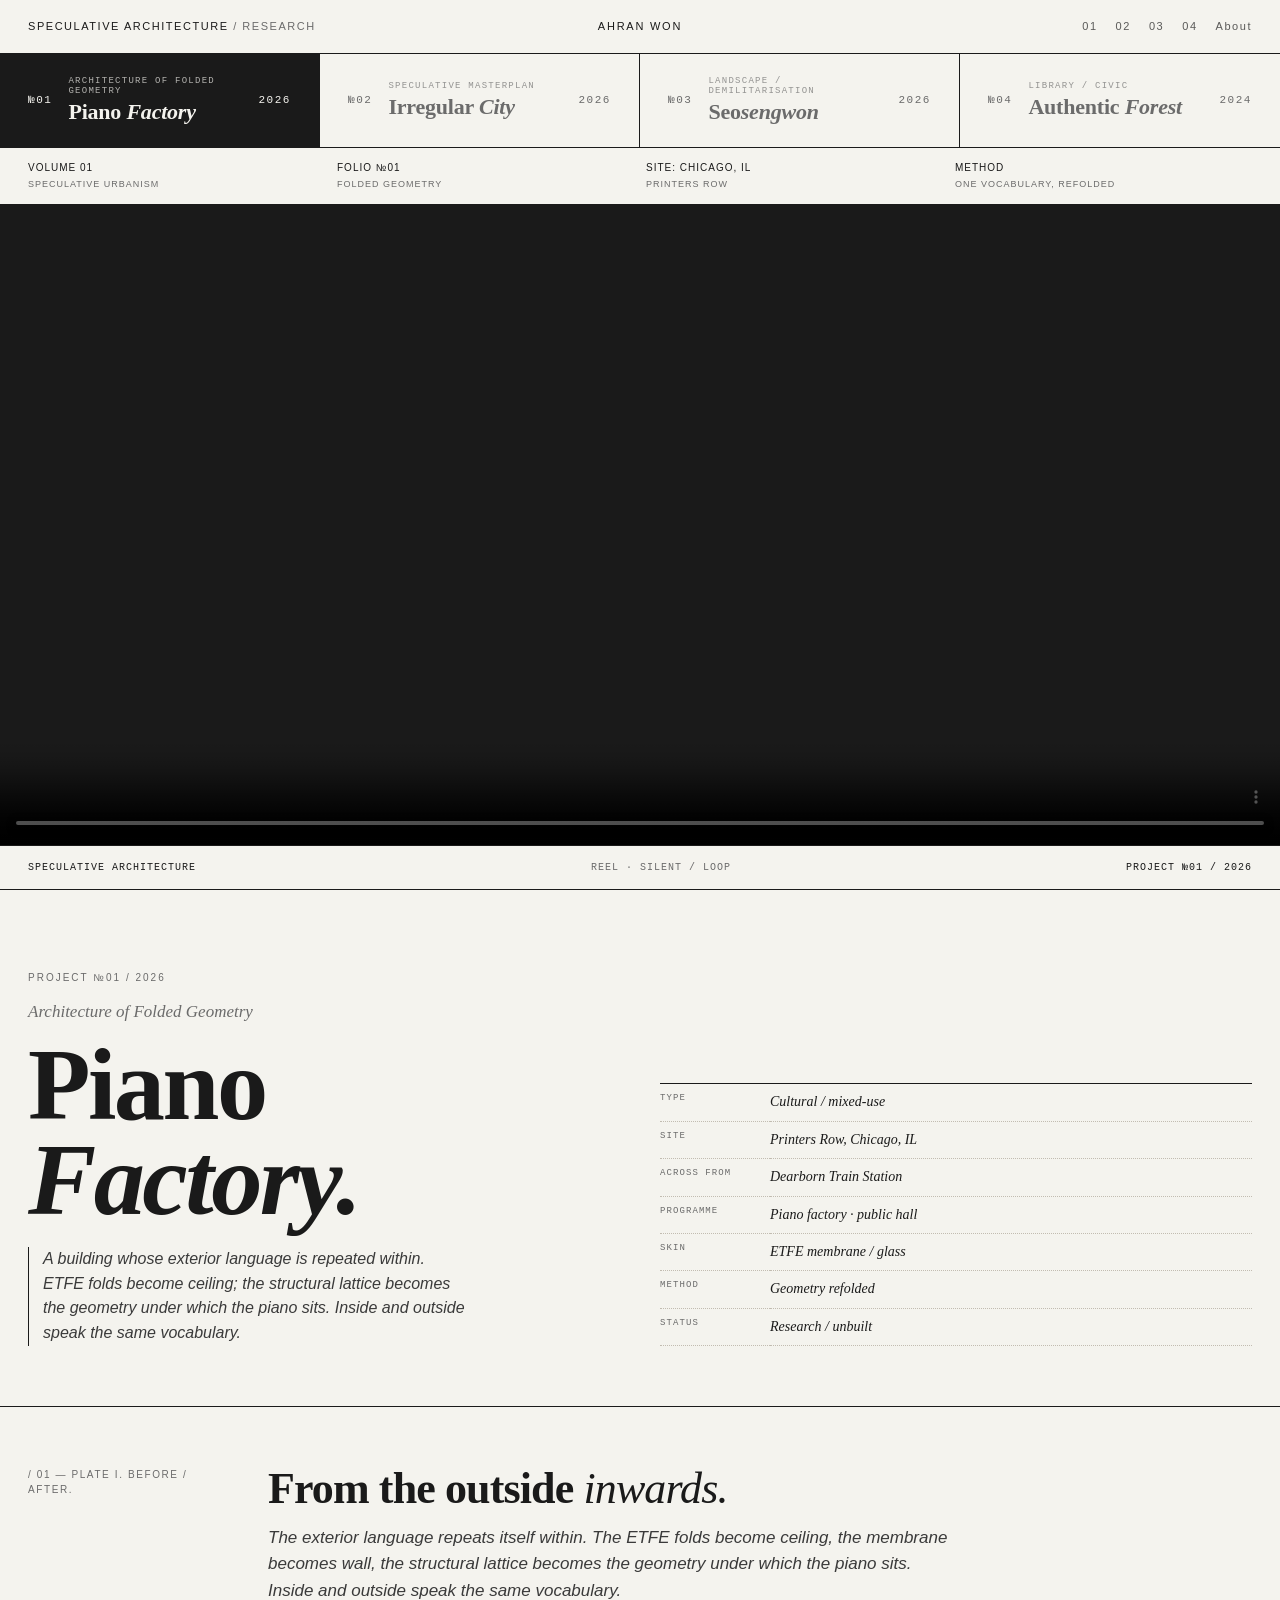
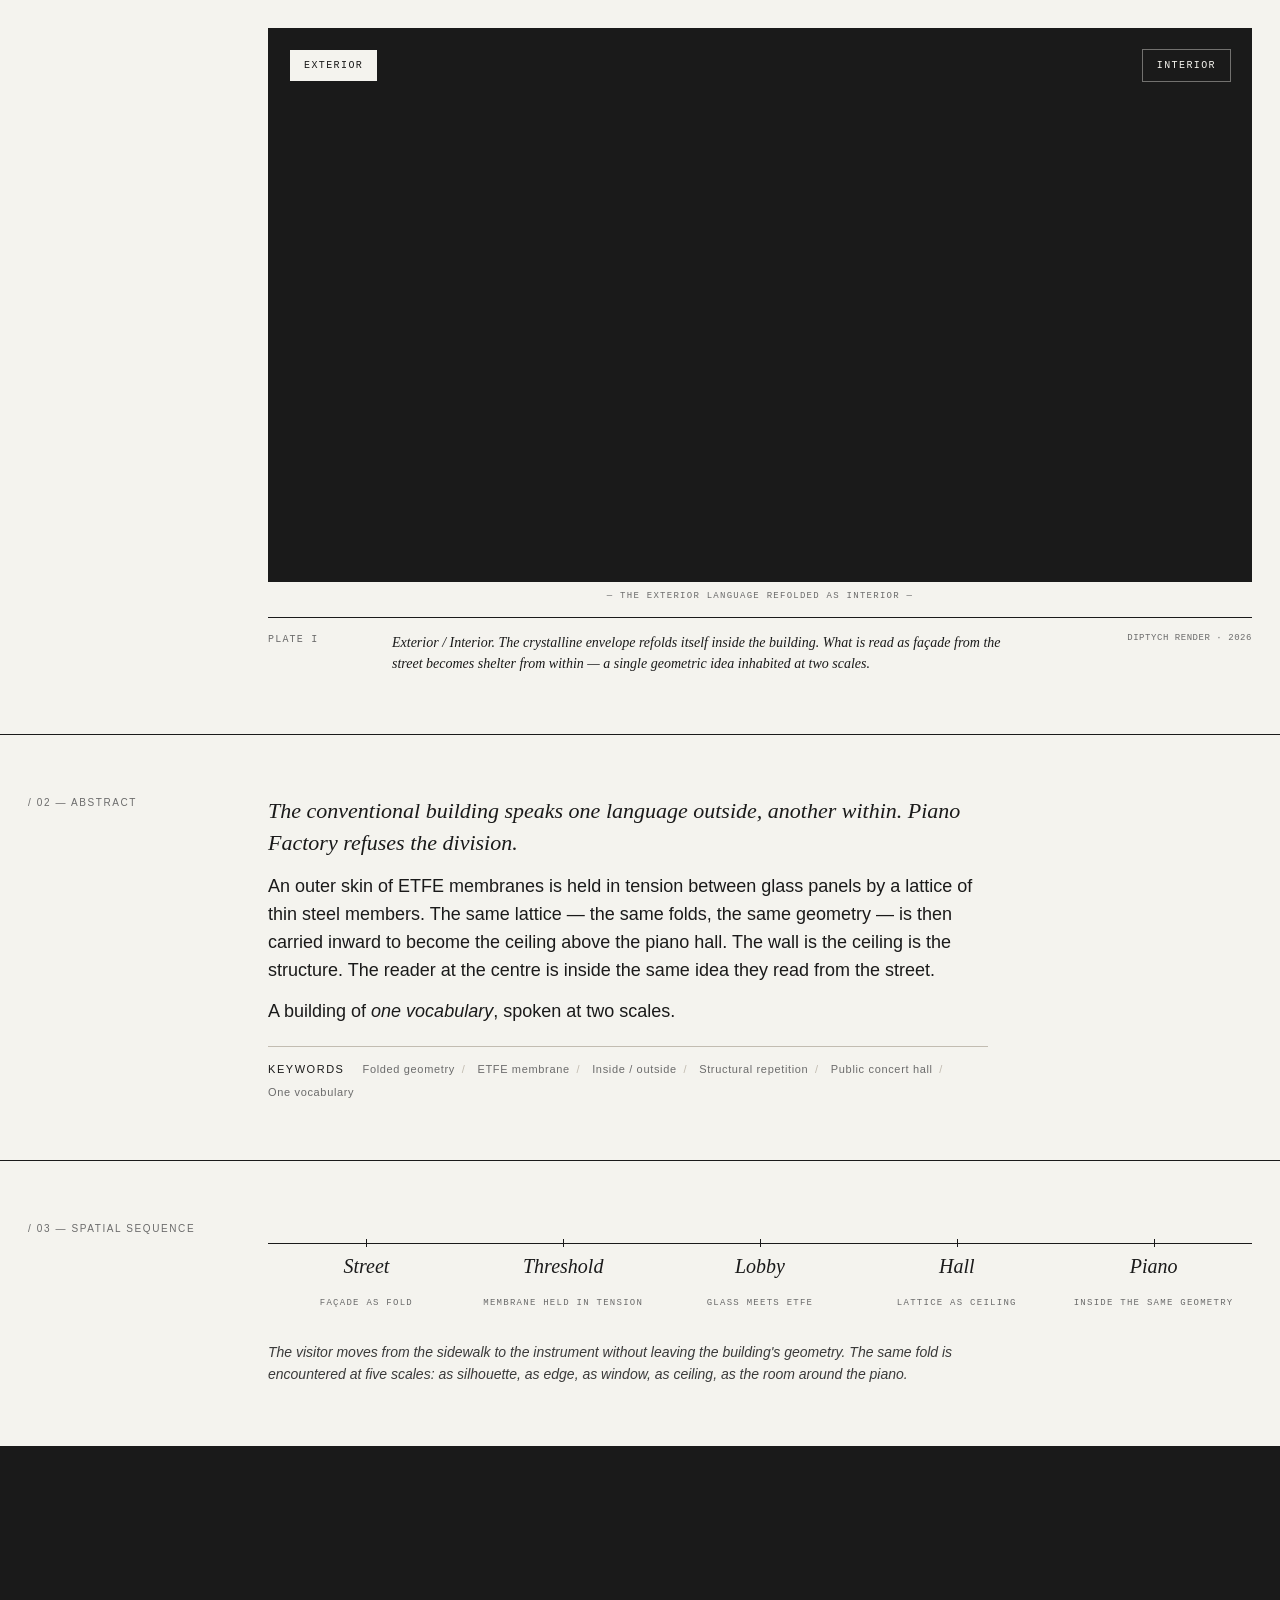
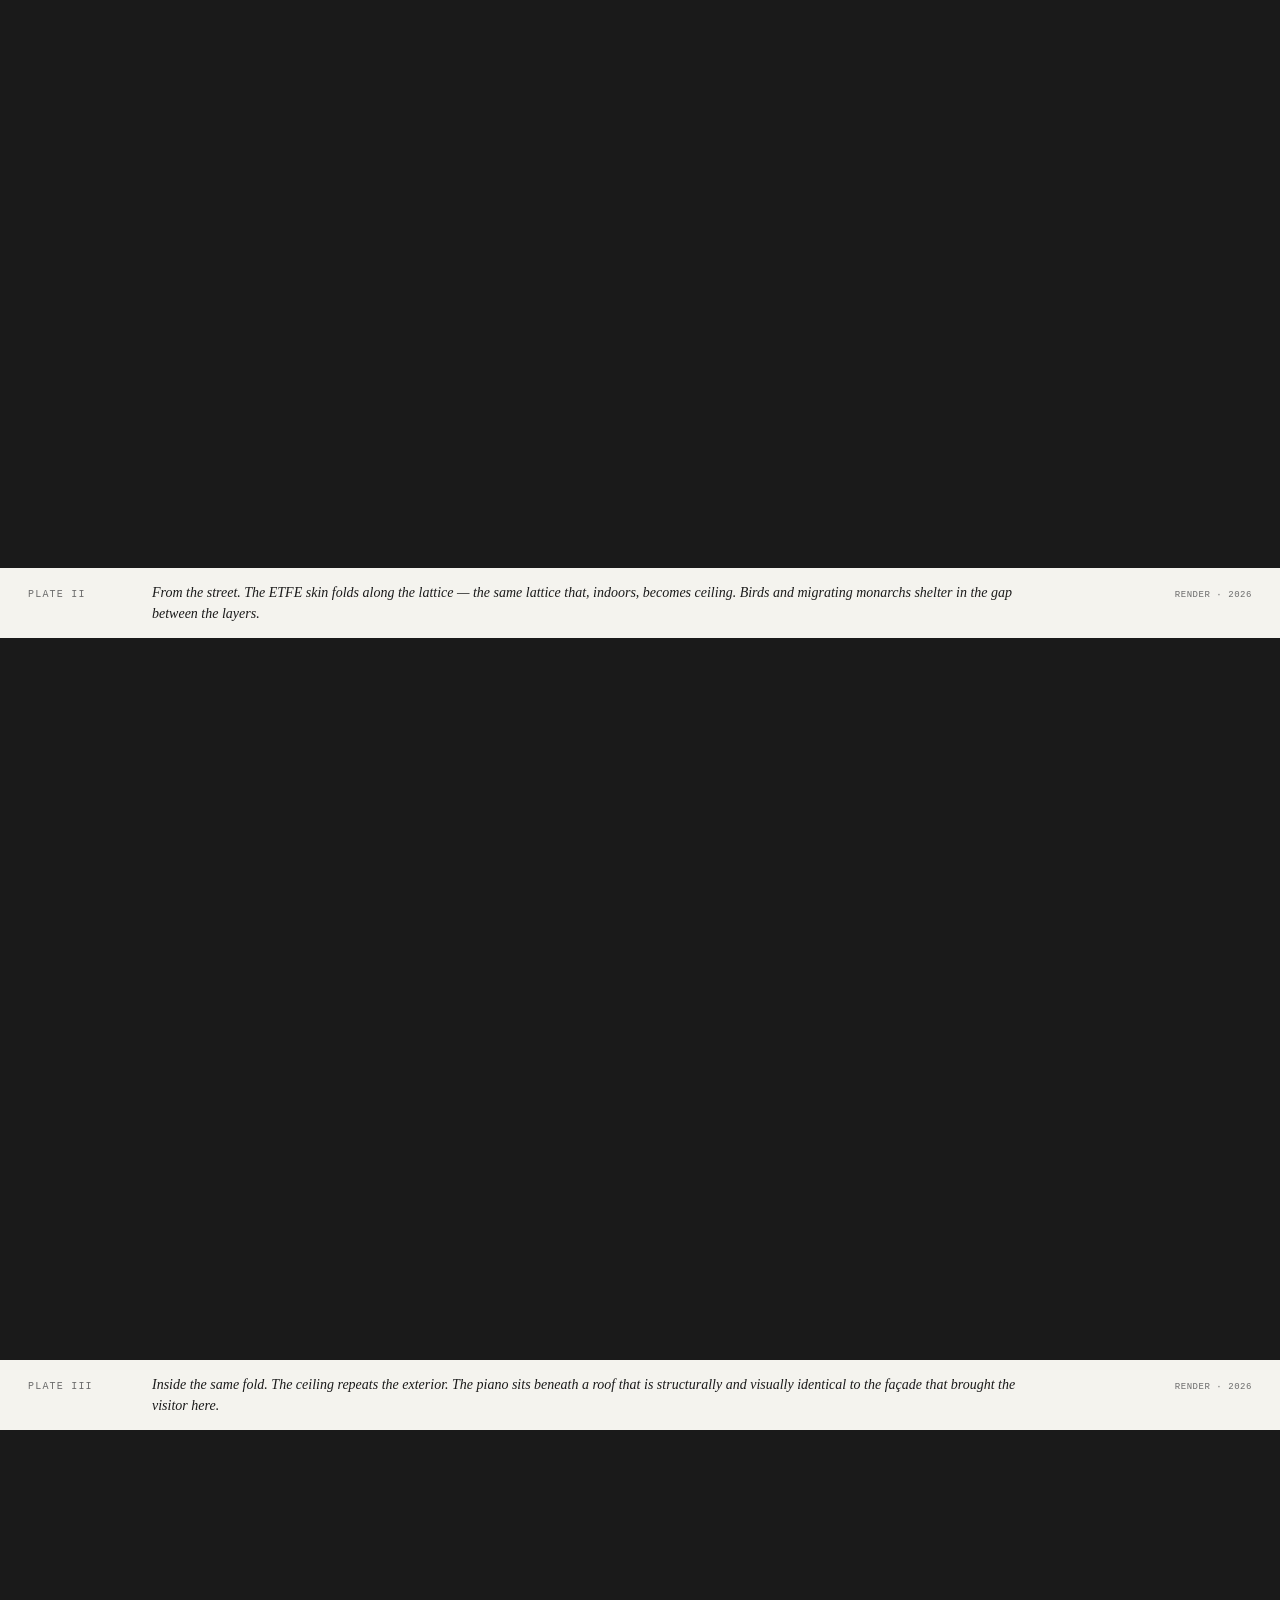
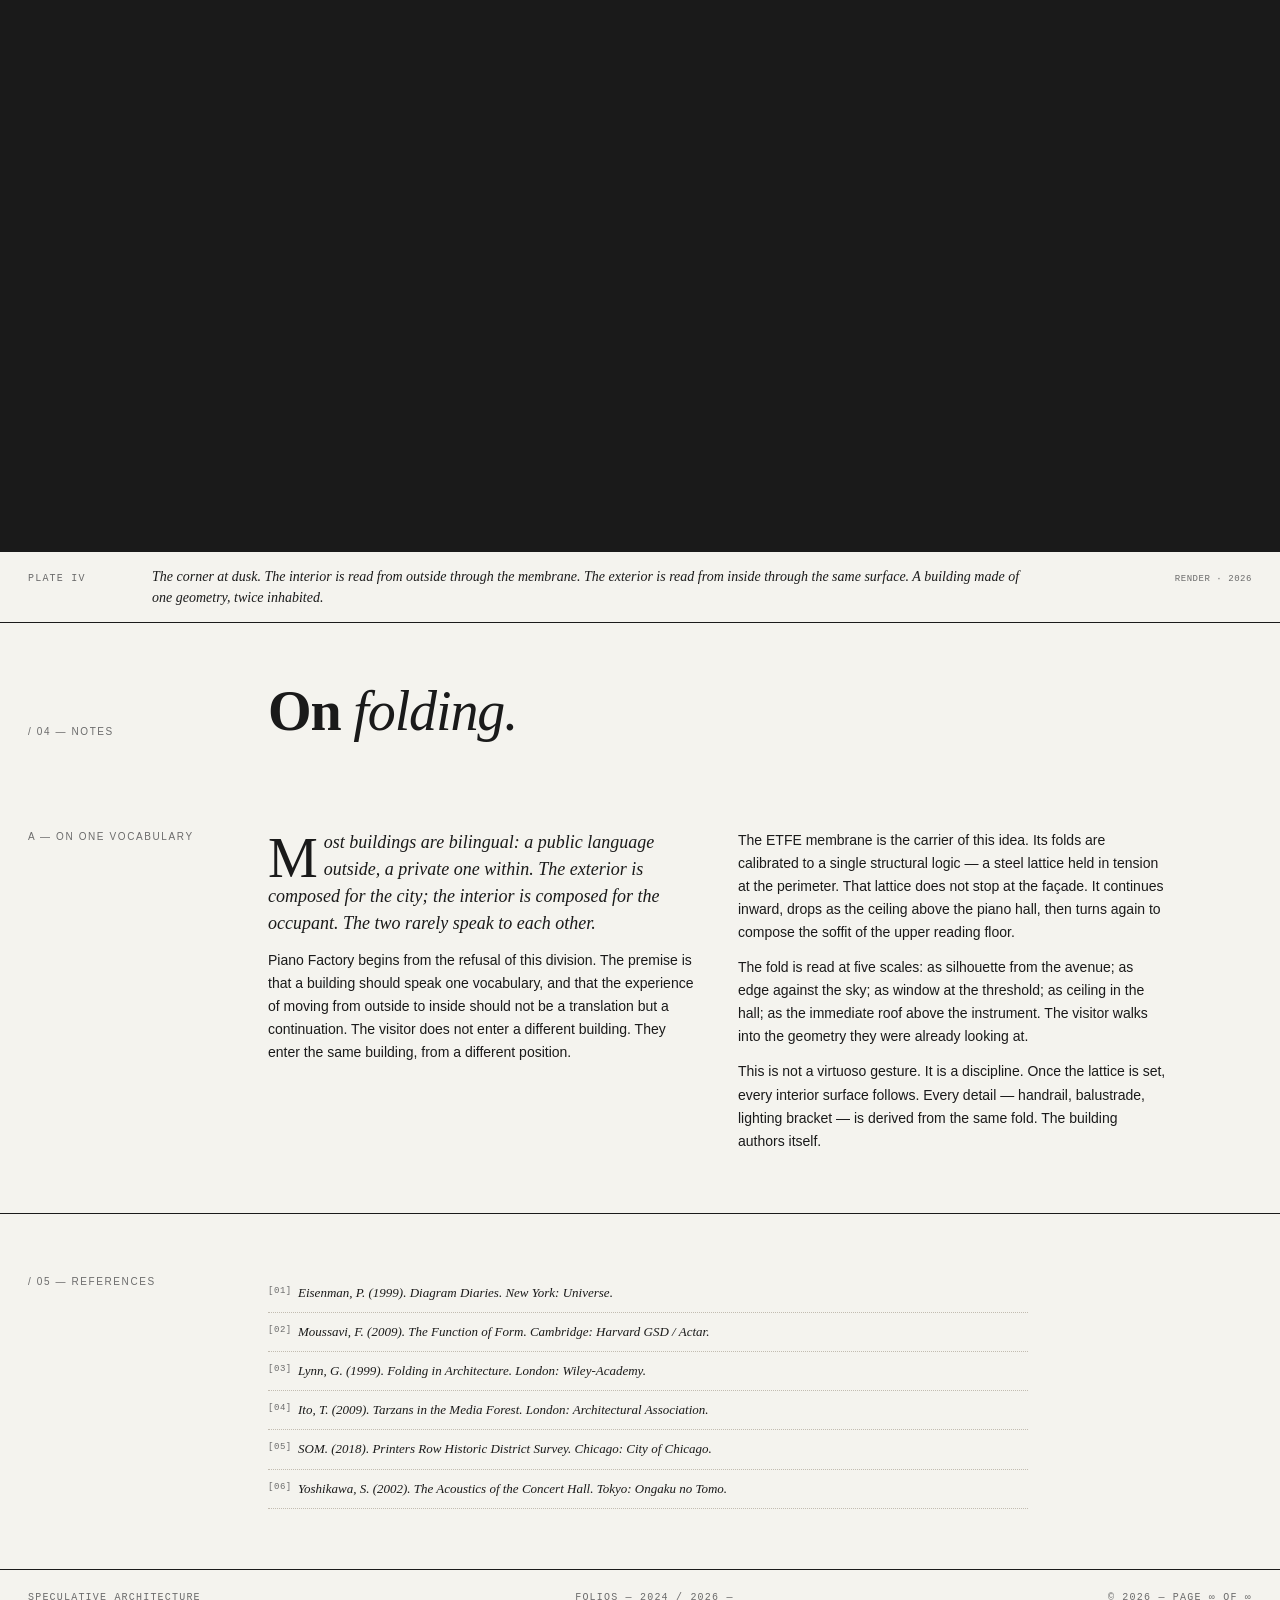
==== commit 6df84ae3: "Add files via upload" ====
--- a/index.html
+++ b/index.html
@@ -36,7 +36,7 @@
 <!-- ═══════════ MASTHEAD ═══════════ -->
 <header class="mast">
   <div class="mast__brand">Speculative Architecture <span>/ Research</span></div>
-  <div class="mast__title">Folios — 2024 / 2026 —</div>
+  <div class="mast__title">Ahran Won</div>
   <nav class="mast__nav">
     <button type="button" data-goto="0">01</button>
     <button type="button" data-goto="1">02</button>
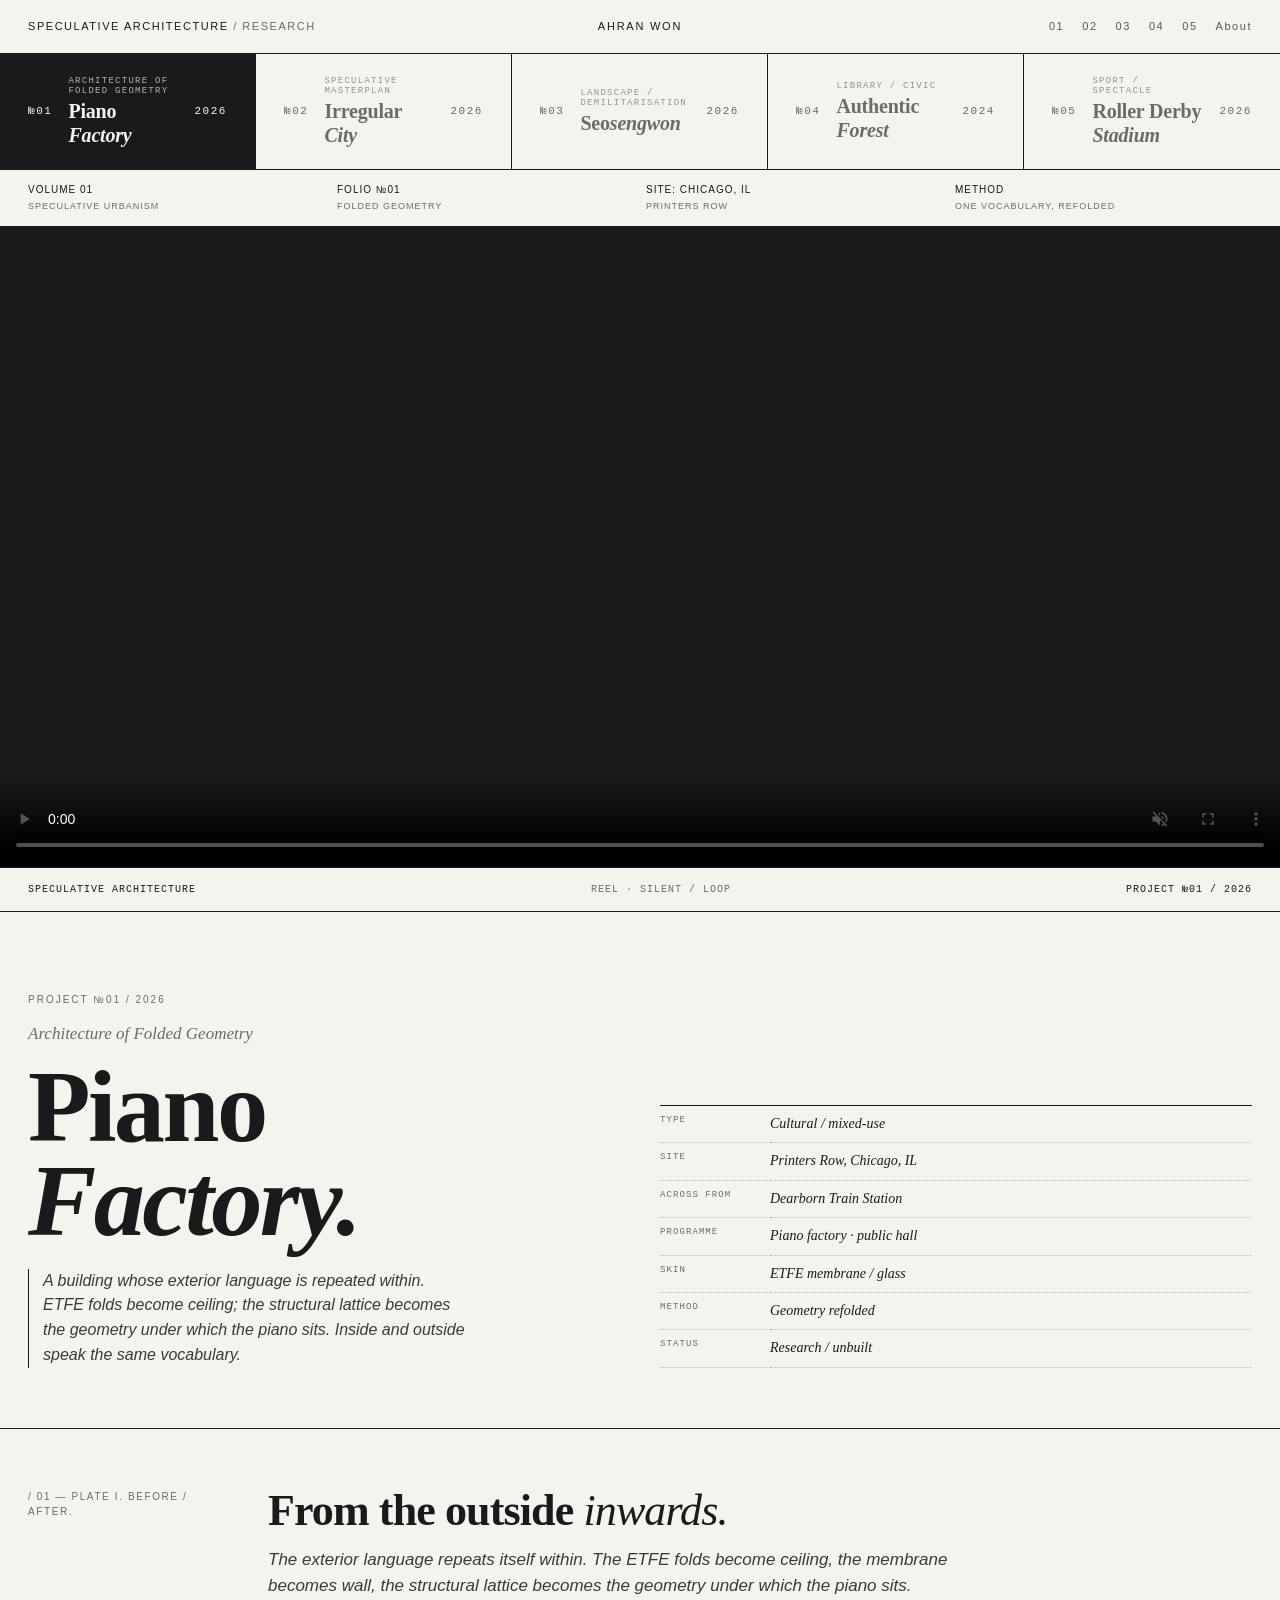
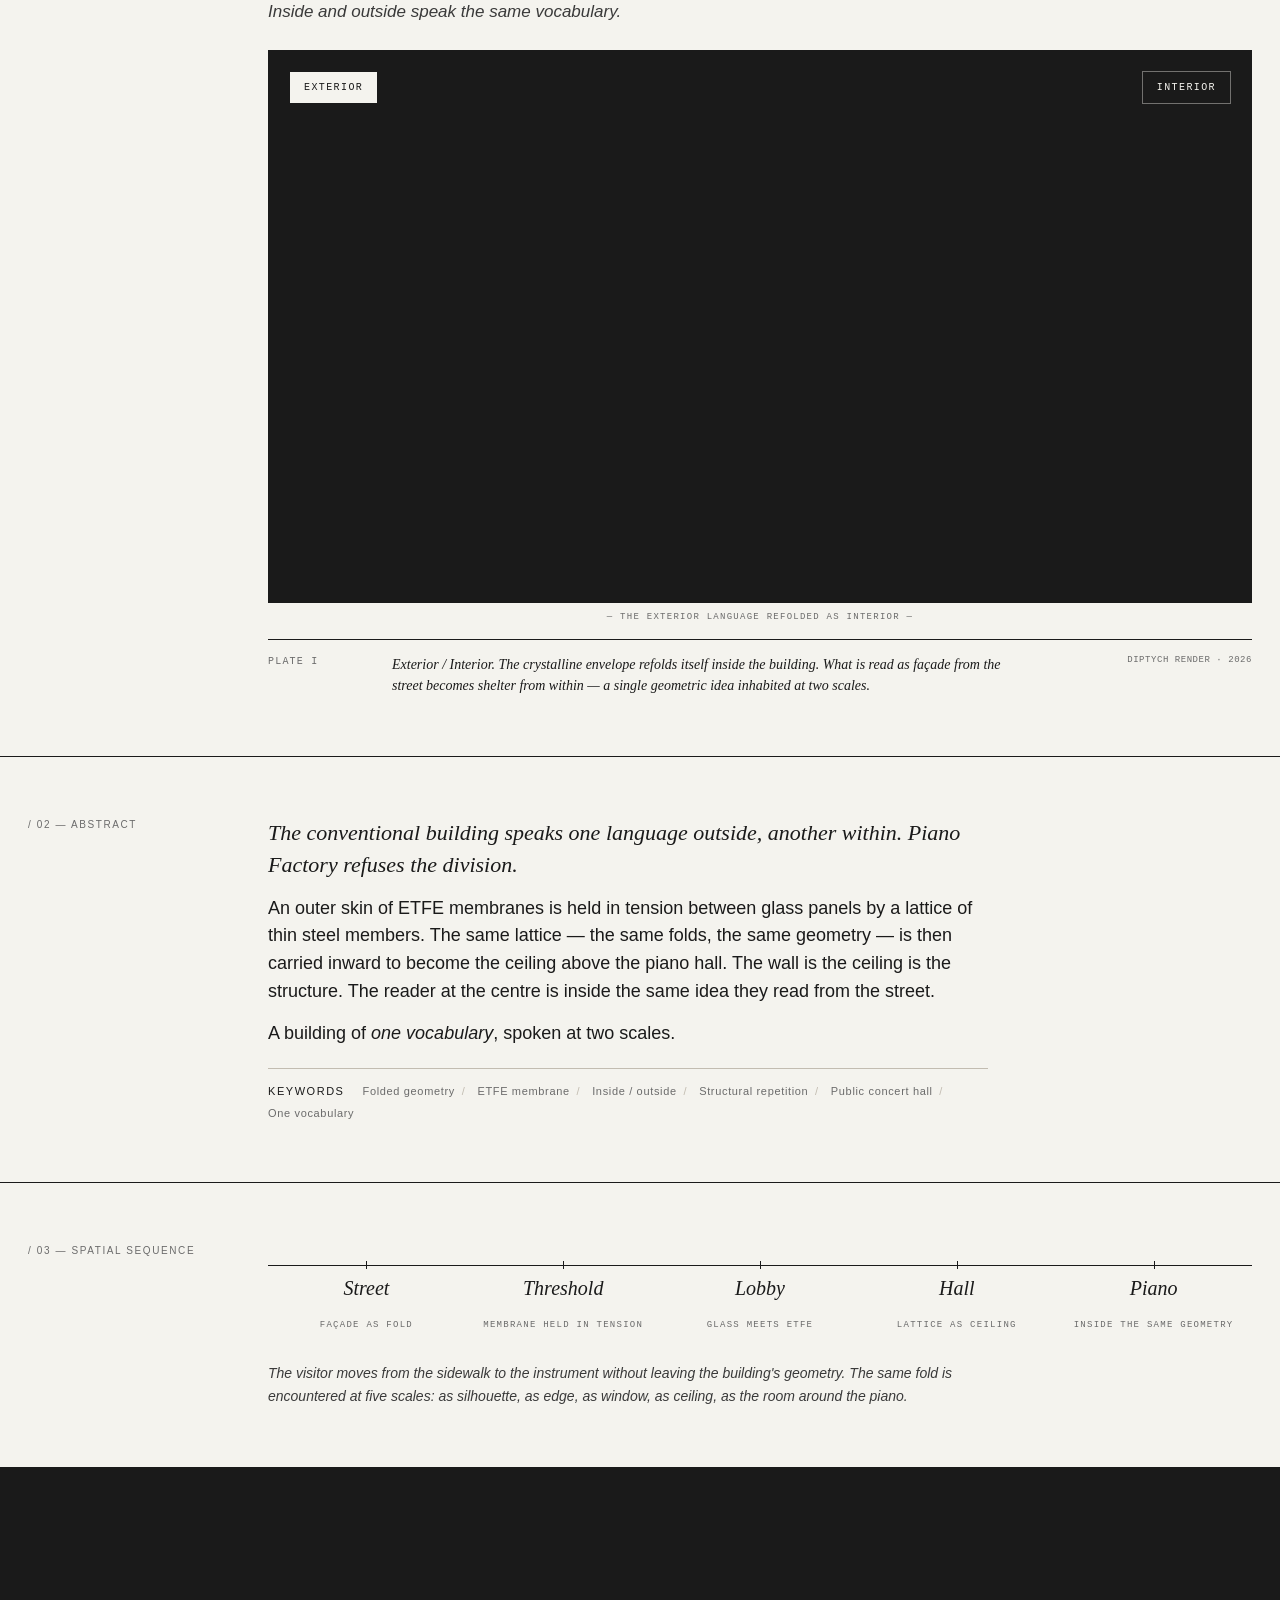
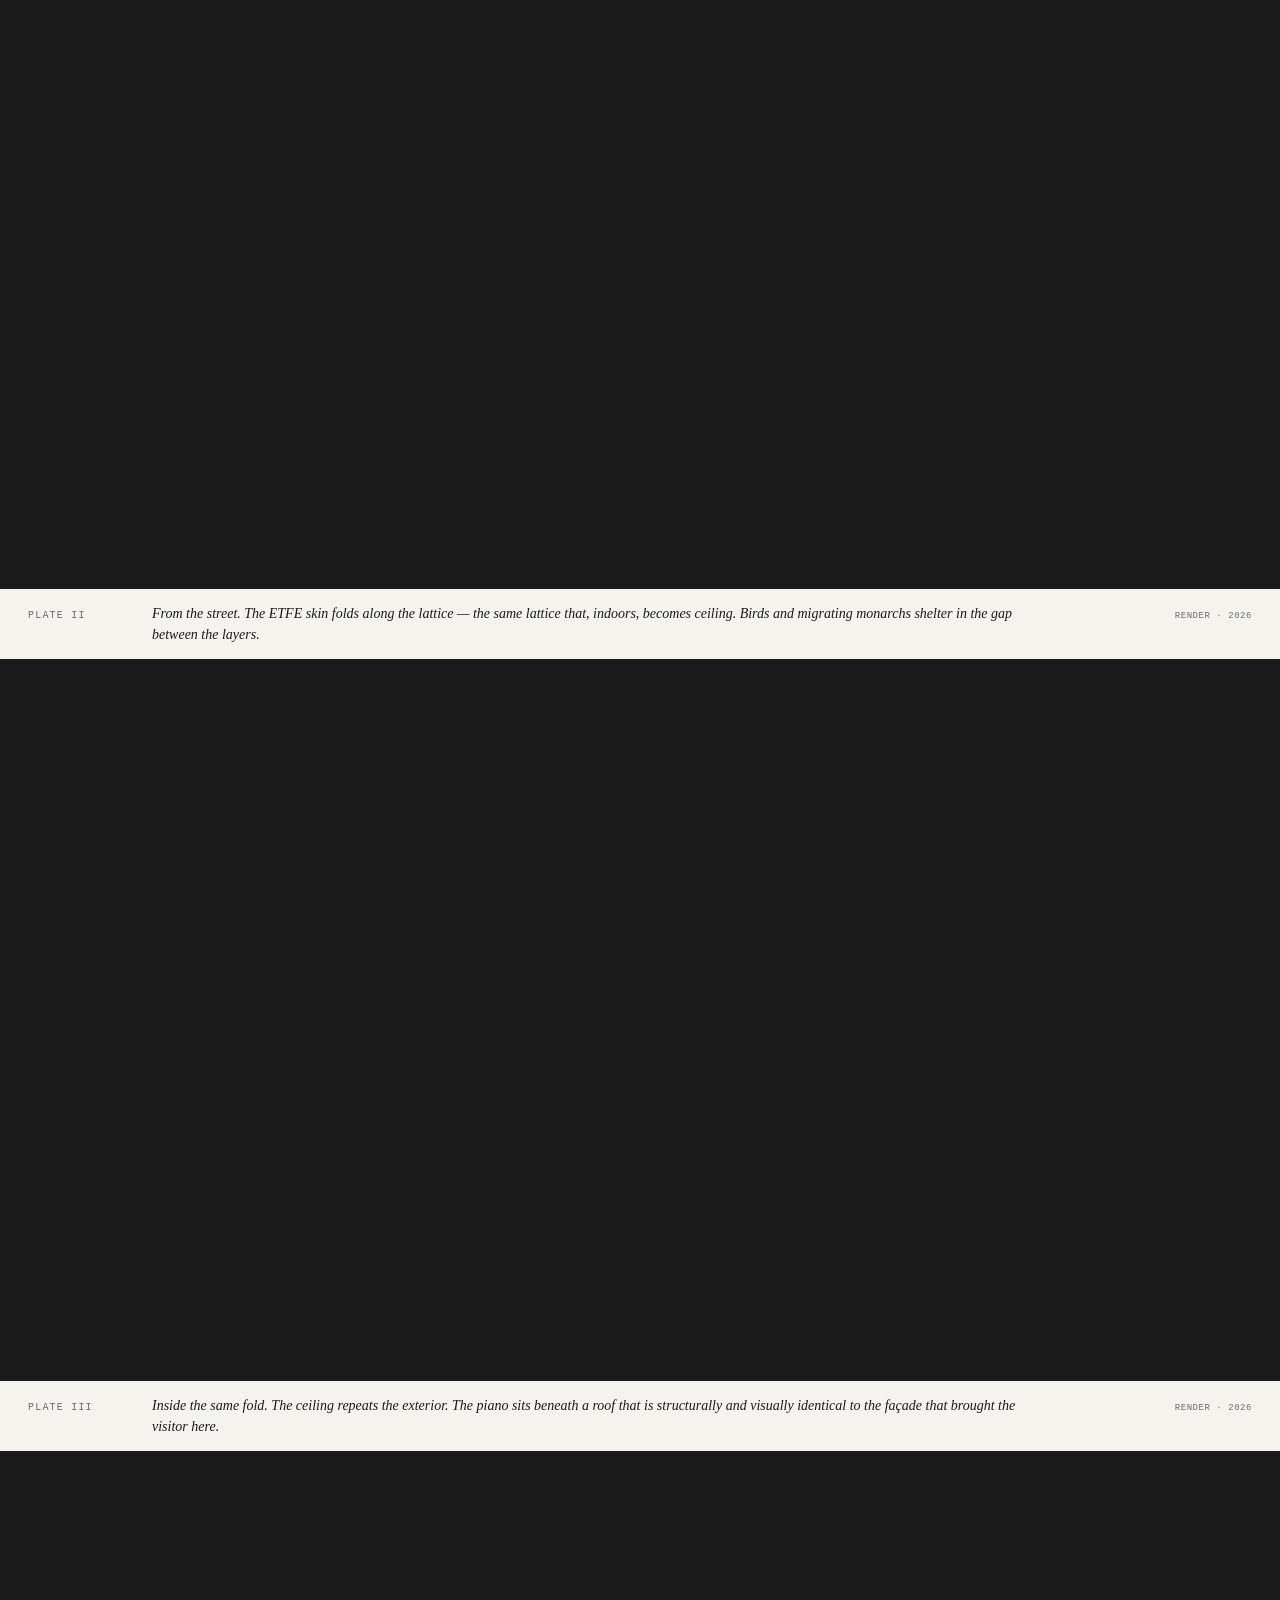
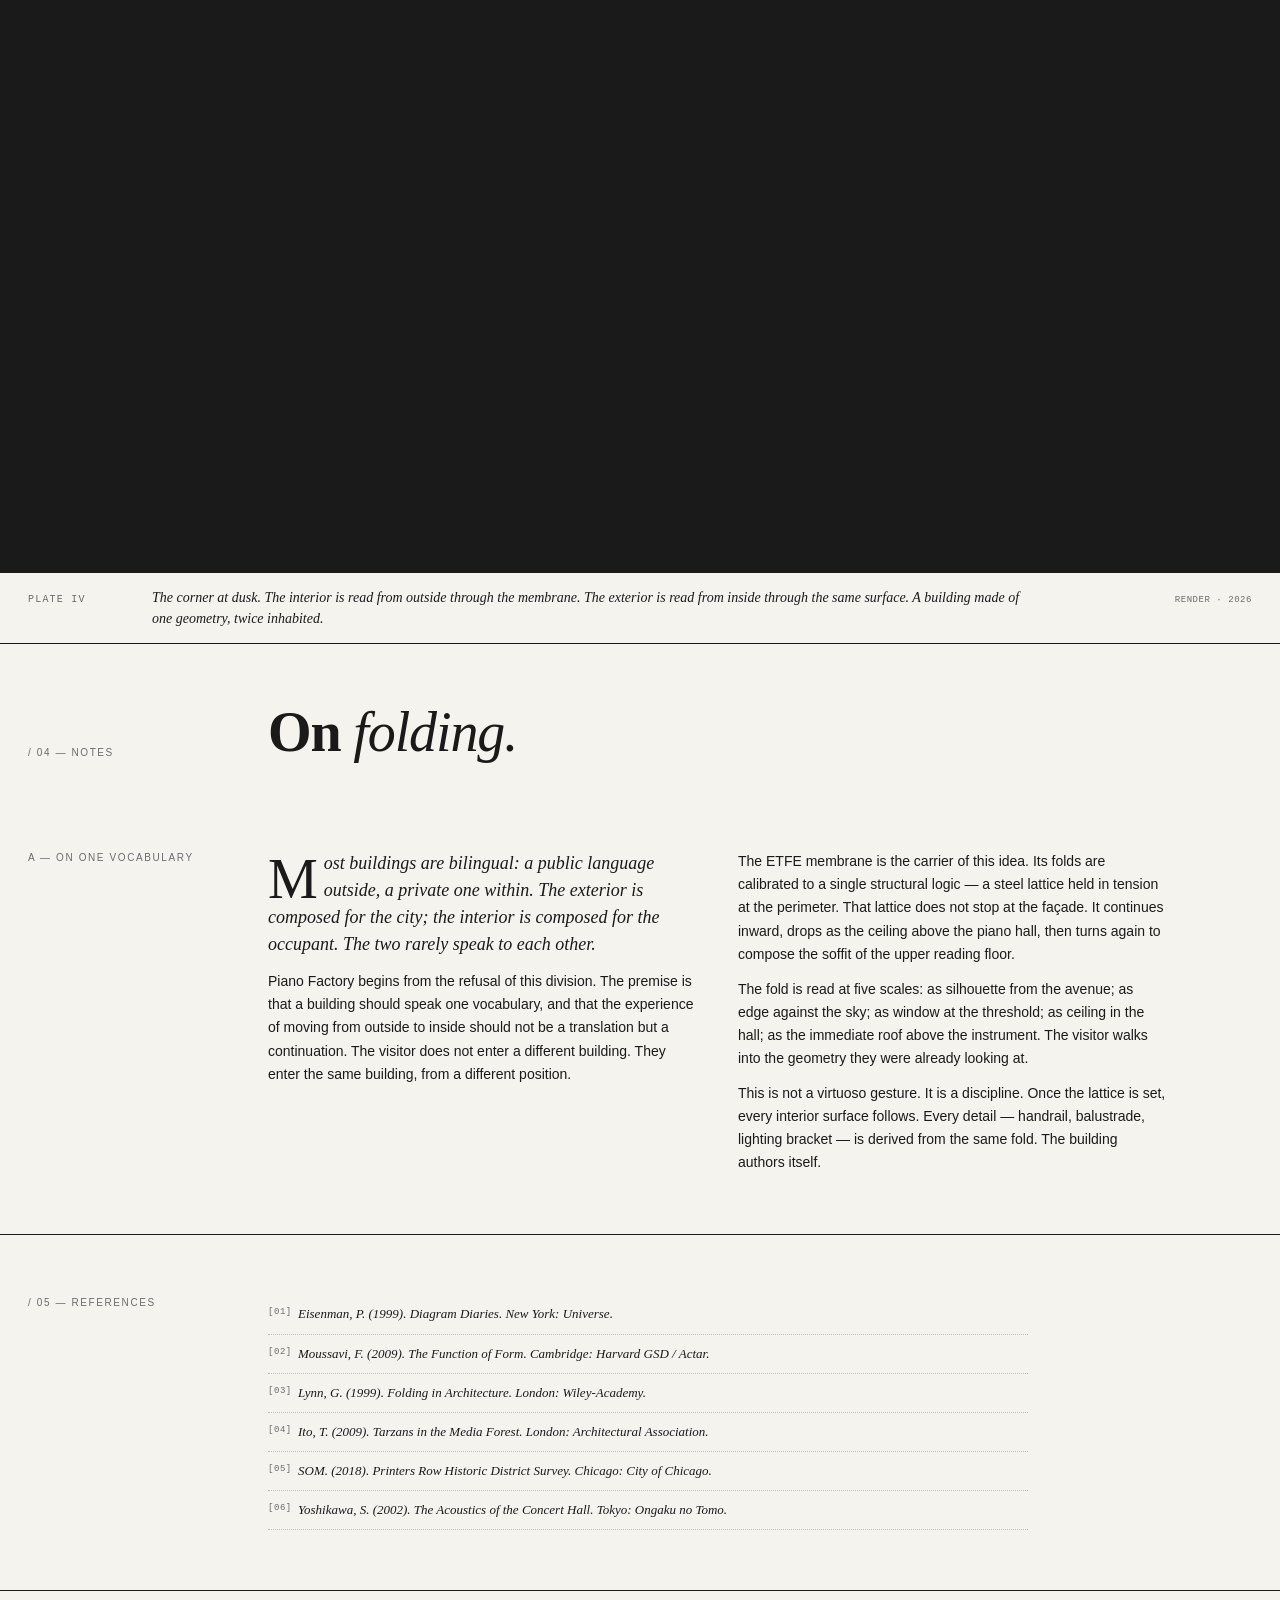
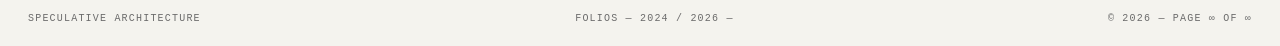
==== commit df514835: "Add files via upload" ====
--- a/index.html
+++ b/index.html
@@ -35,13 +35,14 @@
 
 <!-- ═══════════ MASTHEAD ═══════════ -->
 <header class="mast">
-  <div class="mast__brand">Speculative Architecture <span>/ Research</span></div>
+  <a href="index.html" class="mast__brand">Speculative Architecture <span>/ Research</span></a>
   <div class="mast__title">Ahran Won</div>
   <nav class="mast__nav">
     <button type="button" data-goto="0">01</button>
     <button type="button" data-goto="1">02</button>
     <button type="button" data-goto="2">03</button>
     <button type="button" data-goto="3">04</button>
+    <button type="button" data-goto="4">05</button>
     <a href="about.html">About</a>
   </nav>
 </header>
@@ -80,6 +81,14 @@
     </span>
     <span class="tab__yr">2024</span>
   </button>
+  <button type="button" class="tab" role="tab" data-tab="4">
+    <span class="tab__num">№05</span>
+    <span class="tab__body">
+      <span class="tab__cat">Sport / Spectacle</span>
+      <span class="tab__title">Roller Derby <em>Stadium</em></span>
+    </span>
+    <span class="tab__yr">2026</span>
+  </button>
 </div>
 
 <!-- ═══════════ FOLIO 01 — PIANO FACTORY ═══════════ -->
@@ -93,7 +102,7 @@
   </div>
 
   <section class="reel">
-    <video class="reel__video" data-reel="0" autoplay muted loop playsinline controls preload="auto" poster="assets/piano-02-dusk-md.jpg">
+    <video class="reel__video" data-reel="0" autoplay muted loop playsinline webkit-playsinline controls preload="auto" poster="assets/piano-02-dusk-md.jpg">
       <source src="assets/piano.mp4" type="video/mp4">
     </video>
     <div class="reel__overlay">
@@ -132,8 +141,8 @@
       </header>
 
       <div class="dissolve" data-dissolve>
-        <div class="dissolve__layer dissolve__layer--a"><img src="assets/piano-02-dusk-md.jpg" srcset="assets/piano-02-dusk-sm.jpg 1000w, assets/piano-02-dusk-md.jpg 1600w, assets/piano-02-dusk-lg.jpg 2800w" sizes="(max-width: 720px) 100vw, (max-width: 1200px) 100vw, 100vw" alt="Exterior — the building as seen from the street"></div>
-        <div class="dissolve__layer dissolve__layer--b"><img src="assets/piano-03-interior-md.jpg" srcset="assets/piano-03-interior-sm.jpg 1000w, assets/piano-03-interior-md.jpg 1600w, assets/piano-03-interior-lg.jpg 2800w" sizes="(max-width: 720px) 100vw, (max-width: 1200px) 100vw, 100vw" alt="Interior — the same language, refolded"></div>
+        <div class="dissolve__layer dissolve__layer--a"><img src="assets/piano-02-dusk-md.jpg" srcset="assets/piano-02-dusk-sm.jpg 1200w, assets/piano-02-dusk-md.jpg 1800w, assets/piano-02-dusk-lg.jpg 3200w" sizes="(max-width: 720px) 100vw, (max-width: 1200px) 100vw, 100vw" alt="Exterior — the building as seen from the street"></div>
+        <div class="dissolve__layer dissolve__layer--b"><img src="assets/piano-03-interior-md.jpg" srcset="assets/piano-03-interior-sm.jpg 1200w, assets/piano-03-interior-md.jpg 1800w, assets/piano-03-interior-lg.jpg 3200w" sizes="(max-width: 720px) 100vw, (max-width: 1200px) 100vw, 100vw" alt="Interior — the same language, refolded"></div>
         <span class="dissolve__tag dissolve__tag--a">Exterior</span>
         <span class="dissolve__tag dissolve__tag--b">Interior</span>
       </div>
@@ -180,7 +189,7 @@
   </section>
 
   <figure class="plate">
-    <img src="assets/piano-02-dusk-md.jpg" srcset="assets/piano-02-dusk-sm.jpg 1000w, assets/piano-02-dusk-md.jpg 1600w, assets/piano-02-dusk-lg.jpg 2800w" sizes="(max-width: 720px) 100vw, (max-width: 1200px) 100vw, 100vw" alt="Plate II">
+    <img src="assets/piano-02-dusk-md.jpg" srcset="assets/piano-02-dusk-sm.jpg 1200w, assets/piano-02-dusk-md.jpg 1800w, assets/piano-02-dusk-lg.jpg 3200w" sizes="(max-width: 720px) 100vw, (max-width: 1200px) 100vw, 100vw" alt="Plate II">
     <figcaption>
       <span class="plate__num">Plate II</span>
       <span class="plate__txt">From the street. The ETFE skin folds along the lattice — the same lattice that, indoors, becomes ceiling. Birds and migrating monarchs shelter in the gap between the layers.</span>
@@ -189,7 +198,7 @@
   </figure>
 
   <figure class="plate">
-    <img src="assets/piano-03-interior-md.jpg" srcset="assets/piano-03-interior-sm.jpg 1000w, assets/piano-03-interior-md.jpg 1600w, assets/piano-03-interior-lg.jpg 2800w" sizes="(max-width: 720px) 100vw, (max-width: 1200px) 100vw, 100vw" alt="Plate III">
+    <img src="assets/piano-03-interior-md.jpg" srcset="assets/piano-03-interior-sm.jpg 1200w, assets/piano-03-interior-md.jpg 1800w, assets/piano-03-interior-lg.jpg 3200w" sizes="(max-width: 720px) 100vw, (max-width: 1200px) 100vw, 100vw" alt="Plate III">
     <figcaption>
       <span class="plate__num">Plate III</span>
       <span class="plate__txt">Inside the same fold. The ceiling repeats the exterior. The piano sits beneath a roof that is structurally and visually identical to the façade that brought the visitor here.</span>
@@ -198,7 +207,7 @@
   </figure>
 
   <figure class="plate">
-    <img src="assets/piano-04-snow-md.jpg" srcset="assets/piano-04-snow-sm.jpg 1000w, assets/piano-04-snow-md.jpg 1600w, assets/piano-04-snow-lg.jpg 2800w" sizes="(max-width: 720px) 100vw, (max-width: 1200px) 100vw, 100vw" alt="Plate IV">
+    <img src="assets/piano-04-snow-md.jpg" srcset="assets/piano-04-snow-sm.jpg 1200w, assets/piano-04-snow-md.jpg 1800w, assets/piano-04-snow-lg.jpg 3200w" sizes="(max-width: 720px) 100vw, (max-width: 1200px) 100vw, 100vw" alt="Plate IV">
     <figcaption>
       <span class="plate__num">Plate IV</span>
       <span class="plate__txt">The corner at dusk. The interior is read from outside through the membrane. The exterior is read from inside through the same surface. A building made of one geometry, twice inhabited.</span>
@@ -247,7 +256,7 @@
   </div>
 
   <section class="reel">
-    <video class="reel__video" data-reel="1" autoplay muted loop playsinline controls preload="auto" poster="assets/05-pipe-system-md.jpg">
+    <video class="reel__video" data-reel="1" autoplay muted loop playsinline webkit-playsinline controls preload="auto" poster="assets/05-pipe-system-md.jpg">
       <source src="assets/hero.mp4" type="video/mp4">
     </video>
     <div class="reel__overlay">
@@ -277,7 +286,7 @@
   </section>
 
   <figure class="plate">
-    <img src="assets/05-pipe-system-md.jpg" srcset="assets/05-pipe-system-sm.jpg 1000w, assets/05-pipe-system-md.jpg 1600w, assets/05-pipe-system-lg.jpg 2800w" sizes="(max-width: 720px) 100vw, (max-width: 1200px) 100vw, 100vw" alt="Plate I — the urban fabric">
+    <img src="assets/05-pipe-system-md.jpg" srcset="assets/05-pipe-system-sm.jpg 1200w, assets/05-pipe-system-md.jpg 1800w, assets/05-pipe-system-lg.jpg 3200w" sizes="(max-width: 720px) 100vw, (max-width: 1200px) 100vw, 100vw" alt="Plate I — the urban fabric">
     <figcaption>
       <span class="plate__num">Plate I</span>
       <span class="plate__txt">The city as filtration apparatus. Crystalline volumes channel six water cycles.</span>
@@ -302,7 +311,7 @@
   </section>
 
   <figure class="plate plate--plan">
-    <img src="assets/04-section-md.jpg" srcset="assets/04-section-sm.jpg 1000w, assets/04-section-md.jpg 1600w, assets/04-section-lg.jpg 2800w" sizes="(max-width: 720px) 100vw, (max-width: 1200px) 100vw, 100vw" alt="Plate II">
+    <img src="assets/04-section-md.jpg" srcset="assets/04-section-sm.jpg 1200w, assets/04-section-md.jpg 1800w, assets/04-section-lg.jpg 3200w" sizes="(max-width: 720px) 100vw, (max-width: 1200px) 100vw, 100vw" alt="Plate II">
     <figcaption>
       <span class="plate__num">Plate II</span>
       <span class="plate__txt">Section through the water plaza. Grey-water cycle, geothermal wells, septic logic.</span>
@@ -311,7 +320,7 @@
   </figure>
 
   <figure class="plate">
-    <img src="assets/03-aerial-glass-md.jpg" srcset="assets/03-aerial-glass-sm.jpg 1000w, assets/03-aerial-glass-md.jpg 1600w, assets/03-aerial-glass-lg.jpg 2800w" sizes="(max-width: 720px) 100vw, (max-width: 1200px) 100vw, 100vw" alt="Plate III">
+    <img src="assets/03-aerial-glass-md.jpg" srcset="assets/03-aerial-glass-sm.jpg 1200w, assets/03-aerial-glass-md.jpg 1800w, assets/03-aerial-glass-lg.jpg 3200w" sizes="(max-width: 720px) 100vw, (max-width: 1200px) 100vw, 100vw" alt="Plate III">
     <figcaption>
       <span class="plate__num">Plate III</span>
       <span class="plate__txt">Aerial — residential cluster. Envelope as shelter and atmospheric instrument.</span>
@@ -320,7 +329,7 @@
   </figure>
 
   <figure class="plate">
-    <img src="assets/02-water-edge-md.jpg" srcset="assets/02-water-edge-sm.jpg 1000w, assets/02-water-edge-md.jpg 1600w, assets/02-water-edge-lg.jpg 2800w" sizes="(max-width: 720px) 100vw, (max-width: 1200px) 100vw, 100vw" alt="Plate IV">
+    <img src="assets/02-water-edge-md.jpg" srcset="assets/02-water-edge-sm.jpg 1200w, assets/02-water-edge-md.jpg 1800w, assets/02-water-edge-lg.jpg 3200w" sizes="(max-width: 720px) 100vw, (max-width: 1200px) 100vw, 100vw" alt="Plate IV">
     <figcaption>
       <span class="plate__num">Plate IV</span>
       <span class="plate__txt">Water edge — threshold between infrastructure and inhabited ground.</span>
@@ -329,7 +338,7 @@
   </figure>
 
   <figure class="plate">
-    <img src="assets/01-masterplan-md.jpg" srcset="assets/01-masterplan-sm.jpg 1000w, assets/01-masterplan-md.jpg 1600w, assets/01-masterplan-lg.jpg 2800w" sizes="(max-width: 720px) 100vw, (max-width: 1200px) 100vw, 100vw" alt="Plate V">
+    <img src="assets/01-masterplan-md.jpg" srcset="assets/01-masterplan-sm.jpg 1200w, assets/01-masterplan-md.jpg 1800w, assets/01-masterplan-lg.jpg 3200w" sizes="(max-width: 720px) 100vw, (max-width: 1200px) 100vw, 100vw" alt="Plate V">
     <figcaption>
       <span class="plate__num">Plate V</span>
       <span class="plate__txt">Masterplan with building type catalogue: helio-morphic, wind-aligned, embracing, square-cove.</span>
@@ -338,7 +347,7 @@
   </figure>
 
   <figure class="plate">
-    <img src="assets/06-pipe-detail-md.jpg" srcset="assets/06-pipe-detail-sm.jpg 1000w, assets/06-pipe-detail-md.jpg 1600w, assets/06-pipe-detail-lg.jpg 2800w" sizes="(max-width: 720px) 100vw, (max-width: 1200px) 100vw, 100vw" alt="Plate VI">
+    <img src="assets/06-pipe-detail-md.jpg" srcset="assets/06-pipe-detail-sm.jpg 1200w, assets/06-pipe-detail-md.jpg 1800w, assets/06-pipe-detail-lg.jpg 3200w" sizes="(max-width: 720px) 100vw, (max-width: 1200px) 100vw, 100vw" alt="Plate VI">
     <figcaption>
       <span class="plate__num">Plate VI</span>
       <span class="plate__txt">Ground condition. The pipes are inhabited, not hidden.</span>
@@ -385,7 +394,7 @@
   </div>
 
   <section class="reel">
-    <video class="reel__video" data-reel="2" autoplay muted loop playsinline controls preload="auto" poster="assets/dmz-02-rat-md.jpg">
+    <video class="reel__video" data-reel="2" autoplay muted loop playsinline webkit-playsinline controls preload="auto" poster="assets/dmz-02-rat-md.jpg">
       <source src="assets/dmz.mp4" type="video/mp4">
     </video>
     <div class="reel__overlay">
@@ -419,7 +428,7 @@
   </section>
 
   <figure class="epigraph">
-    <img src="assets/dmz-00-epigraph-md.jpg" srcset="assets/dmz-00-epigraph-sm.jpg 1000w, assets/dmz-00-epigraph-md.jpg 1600w, assets/dmz-00-epigraph-lg.jpg 2800w" sizes="(max-width: 720px) 100vw, (max-width: 1200px) 100vw, 100vw" alt="Seosengwon — frontispiece">
+    <img src="assets/dmz-00-epigraph-md.jpg" srcset="assets/dmz-00-epigraph-sm.jpg 1200w, assets/dmz-00-epigraph-md.jpg 1800w, assets/dmz-00-epigraph-lg.jpg 3200w" sizes="(max-width: 720px) 100vw, (max-width: 1200px) 100vw, 100vw" alt="Seosengwon — frontispiece">
     <div class="epigraph__overlay">
       <span class="epigraph__ko">서생원 <span class="dim">鼠生員</span></span>
       <span class="epigraph__line"></span>
@@ -433,7 +442,7 @@
   </figure>
 
   <figure class="center">
-    <img src="assets/dmz-02-rat-md.jpg" srcset="assets/dmz-02-rat-sm.jpg 1000w, assets/dmz-02-rat-md.jpg 1600w, assets/dmz-02-rat-lg.jpg 2800w" sizes="(max-width: 720px) 100vw, (max-width: 1200px) 100vw, 100vw" alt="Plate I">
+    <img src="assets/dmz-02-rat-md.jpg" srcset="assets/dmz-02-rat-sm.jpg 1200w, assets/dmz-02-rat-md.jpg 1800w, assets/dmz-02-rat-lg.jpg 3200w" sizes="(max-width: 720px) 100vw, (max-width: 1200px) 100vw, 100vw" alt="Plate I">
     <figcaption>
       <span class="plate__num">Plate I</span>
       <span class="plate__txt">Two soldiers — one from each side — watch the Seosengwon locate a buried mine. The rat is too light to trigger the device. The men have stopped working. <em>This is the work.</em></span>
@@ -442,7 +451,7 @@
   </figure>
 
   <figure class="center">
-    <img src="assets/dmz-02-rat-v2-md.jpg" srcset="assets/dmz-02-rat-v2-sm.jpg 1000w, assets/dmz-02-rat-v2-md.jpg 1600w, assets/dmz-02-rat-v2-lg.jpg 2800w" sizes="(max-width: 720px) 100vw, (max-width: 1200px) 100vw, 100vw" alt="Plate II">
+    <img src="assets/dmz-02-rat-v2-md.jpg" srcset="assets/dmz-02-rat-v2-sm.jpg 1200w, assets/dmz-02-rat-v2-md.jpg 1800w, assets/dmz-02-rat-v2-lg.jpg 3200w" sizes="(max-width: 720px) 100vw, (max-width: 1200px) 100vw, 100vw" alt="Plate II">
     <figcaption>
       <span class="plate__num">Plate II</span>
       <span class="plate__txt">Two soldiers, two Seosengwon, one minefield. The characters above the horizon — <em>평화 통일</em> — name the impossible thing the protocol attempts.</span>
@@ -490,7 +499,7 @@
   </section>
 
   <figure class="plate">
-    <img src="assets/dmz-01-aerial-md.jpg" srcset="assets/dmz-01-aerial-sm.jpg 1000w, assets/dmz-01-aerial-md.jpg 1600w, assets/dmz-01-aerial-lg.jpg 2800w" sizes="(max-width: 720px) 100vw, (max-width: 1200px) 100vw, 100vw" alt="Plate III">
+    <img src="assets/dmz-01-aerial-md.jpg" srcset="assets/dmz-01-aerial-sm.jpg 1200w, assets/dmz-01-aerial-md.jpg 1800w, assets/dmz-01-aerial-lg.jpg 3200w" sizes="(max-width: 720px) 100vw, (max-width: 1200px) 100vw, 100vw" alt="Plate III">
     <figcaption>
       <span class="plate__num">Plate III</span>
       <span class="plate__txt">Aerial — clearance grid. Each cell is 4×4m. Workers advance in pairs. The old railroad to the north persists, untouched.</span>
@@ -499,7 +508,7 @@
   </figure>
 
   <figure class="plate">
-    <img src="assets/dmz-03-corridor-md.jpg" srcset="assets/dmz-03-corridor-sm.jpg 1000w, assets/dmz-03-corridor-md.jpg 1600w, assets/dmz-03-corridor-lg.jpg 2800w" sizes="(max-width: 720px) 100vw, (max-width: 1200px) 100vw, 100vw" alt="Plate IV">
+    <img src="assets/dmz-03-corridor-md.jpg" srcset="assets/dmz-03-corridor-sm.jpg 1200w, assets/dmz-03-corridor-md.jpg 1800w, assets/dmz-03-corridor-lg.jpg 3200w" sizes="(max-width: 720px) 100vw, (max-width: 1200px) 100vw, 100vw" alt="Plate IV">
     <figcaption>
       <span class="plate__num">Plate IV</span>
       <span class="plate__txt">The corridor at noon. Watchtowers are kept as monuments to the old border. The fences are slowly cut. The forest holds.</span>
@@ -516,8 +525,8 @@
       </header>
 
       <div class="dissolve" data-dissolve>
-        <div class="dissolve__layer dissolve__layer--a"><img src="assets/seosengwon-facility-before-md.jpg" srcset="assets/seosengwon-facility-before-sm.jpg 1000w, assets/seosengwon-facility-before-md.jpg 1600w, assets/seosengwon-facility-before-lg.jpg 2800w" sizes="(max-width: 720px) 100vw, (max-width: 1200px) 100vw, 100vw" alt="Today — industrial"></div>
-        <div class="dissolve__layer dissolve__layer--b"><img src="assets/seosengwon-facility-after-md.jpg" srcset="assets/seosengwon-facility-after-sm.jpg 1000w, assets/seosengwon-facility-after-md.jpg 1600w, assets/seosengwon-facility-after-lg.jpg 2800w" sizes="(max-width: 720px) 100vw, (max-width: 1200px) 100vw, 100vw" alt="Proposal — campus"></div>
+        <div class="dissolve__layer dissolve__layer--a"><img src="assets/seosengwon-facility-before-md.jpg" srcset="assets/seosengwon-facility-before-sm.jpg 1200w, assets/seosengwon-facility-before-md.jpg 1800w, assets/seosengwon-facility-before-lg.jpg 3200w" sizes="(max-width: 720px) 100vw, (max-width: 1200px) 100vw, 100vw" alt="Today — industrial"></div>
+        <div class="dissolve__layer dissolve__layer--b"><img src="assets/seosengwon-facility-after-md.jpg" srcset="assets/seosengwon-facility-after-sm.jpg 1200w, assets/seosengwon-facility-after-md.jpg 1800w, assets/seosengwon-facility-after-lg.jpg 3200w" sizes="(max-width: 720px) 100vw, (max-width: 1200px) 100vw, 100vw" alt="Proposal — campus"></div>
         <span class="dissolve__tag dissolve__tag--a">Today / Industrial</span>
         <span class="dissolve__tag dissolve__tag--b">Proposal / Campus</span>
       </div>
@@ -637,7 +646,7 @@
   </div>
 
   <section class="reel">
-    <video class="reel__video" data-reel="3" autoplay muted loop playsinline controls preload="auto" poster="assets/forest-02-interior-md.jpg">
+    <video class="reel__video" data-reel="3" autoplay muted loop playsinline webkit-playsinline controls preload="auto" poster="assets/forest-02-interior-md.jpg">
       <source src="assets/forest.mp4" type="video/mp4">
     </video>
     <div class="reel__overlay">
@@ -668,7 +677,7 @@
   </section>
 
   <figure class="plate">
-    <img src="assets/forest-01-reading-md.jpg" srcset="assets/forest-01-reading-sm.jpg 1000w, assets/forest-01-reading-md.jpg 1600w, assets/forest-01-reading-lg.jpg 2800w" sizes="(max-width: 720px) 100vw, (max-width: 1200px) 100vw, 100vw" alt="Plate I — the reading floor">
+    <img src="assets/forest-01-reading-md.jpg" srcset="assets/forest-01-reading-sm.jpg 1200w, assets/forest-01-reading-md.jpg 1800w, assets/forest-01-reading-lg.jpg 3200w" sizes="(max-width: 720px) 100vw, (max-width: 1200px) 100vw, 100vw" alt="Plate I — the reading floor">
     <figcaption>
       <span class="plate__num">Plate I</span>
       <span class="plate__txt">A child reads against the base of a column. The curved floor-bookshelf — a piece of architecture made for sitting, not standing.</span>
@@ -695,7 +704,7 @@
   </section>
 
   <figure class="plate">
-    <img src="assets/forest-02-interior-md.jpg" srcset="assets/forest-02-interior-sm.jpg 1000w, assets/forest-02-interior-md.jpg 1600w, assets/forest-02-interior-lg.jpg 2800w" sizes="(max-width: 720px) 100vw, (max-width: 1200px) 100vw, 100vw" alt="Plate II — the community lounge">
+    <img src="assets/forest-02-interior-md.jpg" srcset="assets/forest-02-interior-sm.jpg 1200w, assets/forest-02-interior-md.jpg 1800w, assets/forest-02-interior-lg.jpg 3200w" sizes="(max-width: 720px) 100vw, (max-width: 1200px) 100vw, 100vw" alt="Plate II — the community lounge">
     <figcaption>
       <span class="plate__num">Plate II</span>
       <span class="plate__txt">The community lounge. Columns thin out, the floor opens up. Reading is no longer private — it is shared, overheard, watched.</span>
@@ -704,7 +713,7 @@
   </figure>
 
   <figure class="plate plate--portrait">
-    <img src="assets/forest-04-axon-md.jpg" srcset="assets/forest-04-axon-sm.jpg 1000w, assets/forest-04-axon-md.jpg 1600w, assets/forest-04-axon-lg.jpg 2800w" sizes="100vw" alt="Plate III — exploded axonometric">
+    <img src="assets/forest-04-axon-md.jpg" srcset="assets/forest-04-axon-sm.jpg 1200w, assets/forest-04-axon-md.jpg 1800w, assets/forest-04-axon-lg.jpg 3200w" sizes="100vw" alt="Plate III — exploded axonometric">
     <figcaption>
       <span class="plate__num">Plate III</span>
       <span class="plate__txt">Exploded axonometric. The building is read in five strata: daylight openings, beams, the column lattice, the upper reading floor, and the ground entrance. Solar geometry from 25° winter low to 73° summer noon is plotted at the top.</span>
@@ -713,7 +722,7 @@
   </figure>
 
   <figure class="plate plate--plan">
-    <img src="assets/forest-05-plan-md.jpg" srcset="assets/forest-05-plan-sm.jpg 1000w, assets/forest-05-plan-md.jpg 1600w, assets/forest-05-plan-lg.jpg 2800w" sizes="100vw" alt="Plate IV — 1st and 2nd floor plans">
+    <img src="assets/forest-05-plan-md.jpg" srcset="assets/forest-05-plan-sm.jpg 1200w, assets/forest-05-plan-md.jpg 1800w, assets/forest-05-plan-lg.jpg 3200w" sizes="100vw" alt="Plate IV — 1st and 2nd floor plans">
     <figcaption>
       <span class="plate__num">Plate IV</span>
       <span class="plate__txt">Floor plans, 1F and 2F. The plan follows the sidewalk curve at the corner of S. Archer and S. Wentworth — a fan-shaped footprint opening toward two streets. Thirteen zones: lobby, sunken gathering, open lounge, work, social, quiet lounge, reading nooks, terrace.</span>
@@ -722,7 +731,7 @@
   </figure>
 
   <figure class="plate">
-    <img src="assets/forest-06-interior-md.jpg" srcset="assets/forest-06-interior-sm.jpg 1000w, assets/forest-06-interior-md.jpg 1600w, assets/forest-06-interior-lg.jpg 2800w" sizes="100vw" alt="Plate V — column meeting slab">
+    <img src="assets/forest-06-interior-md.jpg" srcset="assets/forest-06-interior-sm.jpg 1200w, assets/forest-06-interior-md.jpg 1800w, assets/forest-06-interior-lg.jpg 3200w" sizes="100vw" alt="Plate V — column meeting slab">
     <figcaption>
       <span class="plate__num">Plate V</span>
       <span class="plate__txt">Column meeting slab. Where the tree-trunk concrete columns flare outward to receive the upper floor — a detail repeated dozens of times across the plan, never quite identical.</span>
@@ -756,6 +765,162 @@
 
 </section>
 
+<!-- ═══════════ FOLIO 05 — ROLLER DERBY STADIUM ═══════════ -->
+<section class="folio" data-folio="4">
+
+  <div class="banner">
+    <span>Volume 01 <small>Speculative Urbanism</small></span>
+    <span>Folio №05 <small>Sport / Spectacle</small></span>
+    <span>Type: Stadium <small>Dual-track venue</small></span>
+    <span>System <small>ETFE kaleidoscope</small></span>
+  </div>
+
+  <section class="reel">
+    <video class="reel__video" data-reel="4" autoplay muted loop playsinline webkit-playsinline controls preload="auto" poster="assets/derby-02-aerial-lit-md.jpg">
+      <source src="assets/derby.mp4" type="video/mp4">
+    </video>
+    <div class="reel__overlay">
+      <span>Speculative Architecture</span>
+      <span>Reel · silent / loop</span>
+      <span>Project №05 / 2026</span>
+    </div>
+  </section>
+
+  <section class="hero">
+    <div class="hero__main">
+      <div class="meta">Project №05 / 2026</div>
+      <div class="cat">Sport / Spectacle — Kaleidoscope Roof</div>
+      <h1 class="title">Roller Derby<br><em>Stadium.</em></h1>
+      <p class="lede">A dual-track venue for the fastest contact sport on wheels. An ETFE membrane is folded into thousands of facets — read from beneath, it spins. The roof is a <em>kaleidoscope</em> in geometric form.</p>
+    </div>
+    <div class="hero__data">
+      <dl>
+        <div><dt>Type</dt><dd>Stadium / spectacle</dd></div>
+        <div><dt>Sport</dt><dd>Roller derby</dd></div>
+        <div><dt>Tracks</dt><dd>Two, concurrent</dd></div>
+        <div><dt>Roof</dt><dd>ETFE membrane on steel</dd></div>
+        <div><dt>Optic</dt><dd>Kaleidoscope (spinning)</dd></div>
+        <div><dt>Pavilions</dt><dd>Entry · Support · Service · Specialty</dd></div>
+        <div><dt>Status</dt><dd>Research / unbuilt</dd></div>
+        <div><dt>Year</dt><dd>2026</dd></div>
+      </dl>
+    </div>
+  </section>
+
+  <figure class="plate">
+    <img src="assets/derby-01-night-md.jpg" srcset="assets/derby-01-night-sm.jpg 1000w, assets/derby-01-night-md.jpg 1600w, assets/derby-01-night-lg.jpg 2800w" sizes="100vw" alt="Plate I — the stadium at night">
+    <figcaption>
+      <span class="plate__num">Plate I</span>
+      <span class="plate__txt">The stadium at night. The faceted ETFE skin glows from within — the steel lattice reads as drawing, the membrane as light. <em>An object lit by its own programme.</em></span>
+      <span class="plate__meta">Render · 2026</span>
+    </figcaption>
+  </figure>
+
+  <section class="abstract">
+    <div class="aside">/ 00 — Abstract</div>
+    <div class="abstract__body">
+      <p>Roller derby is the rare contact sport organised around continuous motion. Two jammers move through a pack of blockers, lapping the track, scoring each pass. The geometry of the game is circular and relentless.</p>
+      <p>The proposal answers that geometry with another. Above the dual track, an ETFE membrane is folded into thousands of triangular facets. From beneath, the spectator looks up into a <em>kaleidoscope</em> — the same optical instrument that rotates pattern into pattern. The roof appears to spin with the players.</p>
+      <p>Below the membrane, the building disaggregates. Four pavilion typologies — Entry, Support, Service, Specialty — handle the stadium's programme as discrete objects within a single ring. The architecture is heterogeneous; the optic is one.</p>
+      <div class="keys">
+        <strong>Keywords</strong>
+        <span>Roller derby</span>
+        <span>Kaleidoscope</span>
+        <span>ETFE membrane</span>
+        <span>Faceted geometry</span>
+        <span>Dual track</span>
+        <span>Pavilion typology</span>
+      </div>
+    </div>
+  </section>
+
+  <figure class="plate">
+    <img src="assets/derby-02-aerial-lit-md.jpg" srcset="assets/derby-02-aerial-lit-sm.jpg 1000w, assets/derby-02-aerial-lit-md.jpg 1600w, assets/derby-02-aerial-lit-lg.jpg 2800w" sizes="100vw" alt="Plate II — aerial, lit">
+    <figcaption>
+      <span class="plate__num">Plate II</span>
+      <span class="plate__txt">Aerial — the stadium lit from within. The membrane reads as a single, glowing facet across the dual track. The plan beneath is barely legible — only the light is.</span>
+      <span class="plate__meta">Aerial render · 2026</span>
+    </figcaption>
+  </figure>
+
+  <figure class="plate">
+    <img src="assets/derby-03-aerial-dark-md.jpg" srcset="assets/derby-03-aerial-dark-sm.jpg 1000w, assets/derby-03-aerial-dark-md.jpg 1600w, assets/derby-03-aerial-dark-lg.jpg 2800w" sizes="100vw" alt="Plate III — aerial, dormant">
+    <figcaption>
+      <span class="plate__num">Plate III</span>
+      <span class="plate__txt">The same building, dormant. Without the light of the game, the membrane is opaque, the geometry latent. The stadium reads as a settled object on the ground — waiting for the next bout.</span>
+      <span class="plate__meta">Aerial render · 2026</span>
+    </figcaption>
+  </figure>
+
+  <header class="shead">
+    <div class="aside">/ 01 — Programme</div>
+    <h2>Four <em>pavilions.</em></h2>
+  </header>
+
+  <section class="programme">
+    <div class="aside">/ Pavilion typologies</div>
+    <div>
+      <ol class="programme__grid">
+        <li><span class="programme__n">A</span><span class="programme__t">Entry Pavilions</span><span class="programme__d">Primary entry and orientation. Concrete base, ETFE roof, steel structure — the visitor's first reading of the building's vocabulary.</span></li>
+        <li><span class="programme__n">B</span><span class="programme__t">Support Pavilions</span><span class="programme__d">Concessions, restrooms, public amenities. Distributed around the track perimeter so no single queue dominates the circulation.</span></li>
+        <li><span class="programme__n">C</span><span class="programme__t">Service Pavilions</span><span class="programme__d">Back-of-house, locker rooms, medical, broadcast. Sited at the perimeter; opaque against the membrane's translucency.</span></li>
+        <li><span class="programme__n">D</span><span class="programme__t">Specialty Pavilions</span><span class="programme__d">Training rooms, fan club spaces, retail. The eccentric programmes that distinguish derby culture from mainstream sport.</span></li>
+      </ol>
+      <div class="programme__stats">
+        <div><strong>Tracks</strong><span>Two, concurrent</span></div>
+        <div><strong>Typologies</strong><span>Four pavilion types</span></div>
+        <div><strong>Materials</strong><span>Concrete · ETFE · Steel pipe</span></div>
+        <div><strong>Plan form</strong><span>Polygonal ring</span></div>
+        <div><strong>Roof span</strong><span>Single membrane</span></div>
+      </div>
+    </div>
+  </section>
+
+  <figure class="plate plate--plan">
+    <img src="assets/derby-04-typology-md.jpg" srcset="assets/derby-04-typology-sm.jpg 1000w, assets/derby-04-typology-md.jpg 1600w, assets/derby-04-typology-lg.jpg 2800w" sizes="100vw" alt="Plate IV — building typologies and site plan">
+    <figcaption>
+      <span class="plate__num">Plate IV</span>
+      <span class="plate__txt">Building typologies (left) and site plan (right). Each pavilion is composed of three materials — exposed concrete, ETFE membrane, steel pipe — combined in different proportions for each typology. The site plan shows the dual tracks held within the polygonal ring.</span>
+      <span class="plate__meta">Drawing set · 2026</span>
+    </figcaption>
+  </figure>
+
+  <header class="shead">
+    <div class="aside">/ 02 — Roof system</div>
+    <h2>The <em>kaleidoscope.</em></h2>
+  </header>
+
+  <section class="notes">
+    <div class="aside">A — On the optic</div>
+    <div class="notes__body">
+      <p class="lead">A kaleidoscope is a cylinder of mirrors. Looked into, it multiplies its small content into endless symmetry. The instrument turns; the pattern rotates with the eye.</p>
+      <p>The roof works the same way, only the spectator does not turn the cylinder — the players do. Each lap of the track is a small rotation through the spectator's field of vision. The membrane catches that rotation: the facets, lit from below, refract the players' motion into pattern.</p>
+      <p>The architecture asks a single question: what would it mean for a building's surface to <em>participate</em> in the sport it shelters? The answer is the membrane.</p>
+    </div>
+  </section>
+
+  <figure class="plate plate--plan">
+    <img src="assets/derby-05-membrane-md.jpg" srcset="assets/derby-05-membrane-sm.jpg 1000w, assets/derby-05-membrane-md.jpg 1600w, assets/derby-05-membrane-lg.jpg 2800w" sizes="100vw" alt="Plate V — ETFE membrane study">
+    <figcaption>
+      <span class="plate__num">Plate V</span>
+      <span class="plate__txt">Studies of the ETFE membrane. Left column: physical model in monochrome, capturing the way pattern accumulates as the eye moves through the cylinder. Right column: the built condition — the same geometry, refracting daylight.</span>
+      <span class="plate__meta">Material study · 2026</span>
+    </figcaption>
+  </figure>
+
+  <section class="bib">
+    <div class="aside">/ 03 — References</div>
+    <ol>
+      <li>Brewster, D. (1817). A Treatise on the Kaleidoscope. Edinburgh: Constable.</li>
+      <li>Joseph, M. (2014). Roller Derby to the Death. Brooklyn: Akashic.</li>
+      <li>Otto, F. &amp; Rasch, B. (1995). Finding Form: Towards an Architecture of the Minimal. Stuttgart: Edition Axel Menges.</li>
+      <li>Vector Foiltec. (2014). ETFE Foil: Properties and Applications. Bremen.</li>
+      <li>Wigley, M. (1998). Constant's New Babylon: The Hyper-Architecture of Desire. Rotterdam: 010.</li>
+    </ol>
+  </section>
+
+</section>
+
 <footer class="foot">
   <span>Speculative Architecture</span>
   <span>Folios — 2024 / 2026 —</span>
--- a/styles.css
+++ b/styles.css
@@ -79,7 +79,11 @@
   font-weight: 500;
   text-transform: uppercase;
   letter-spacing: 0.14em;
-}
+  text-decoration: none;
+  color: inherit;
+  transition: opacity 0.2s;
+}
+.mast__brand:hover { opacity: 0.7; }
 .mast__brand span { color: var(--ink-mute); font-weight: 400; }
 .mast__title {
   font-weight: 500;
@@ -166,7 +170,7 @@
 
 @media (min-width: 1100px) {
   .tabs {
-    grid-template-columns: 1fr 1fr 1fr 1fr;
+    grid-template-columns: 1fr 1fr 1fr 1fr 1fr;
   }
   .tab {
     border-bottom: none !important;
@@ -174,7 +178,7 @@
     padding: 22px var(--pad);
   }
   .tab:last-child { border-right: none !important; }
-  .tab__title { font-size: 22px; }
+  .tab__title { font-size: 20px; }
 }
 
 /* ── Folio container ──────────────────────────────────────── */
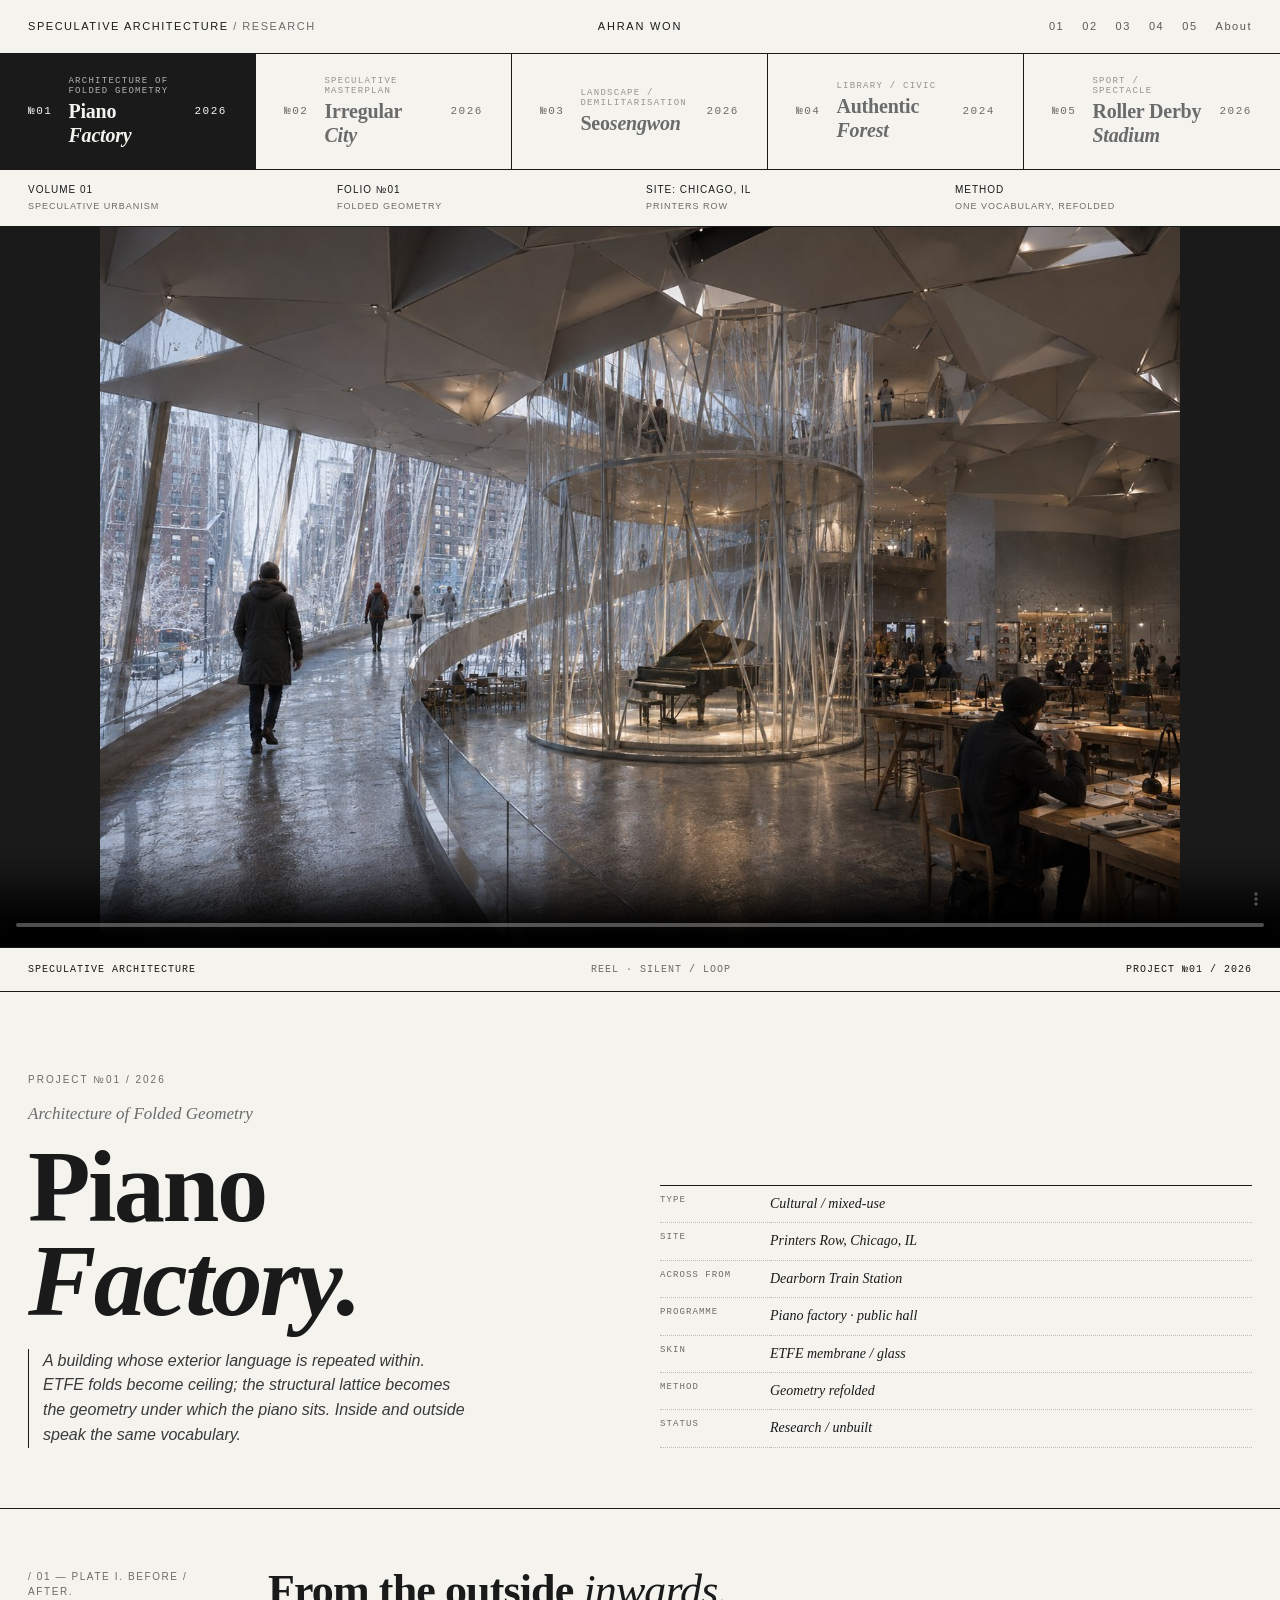
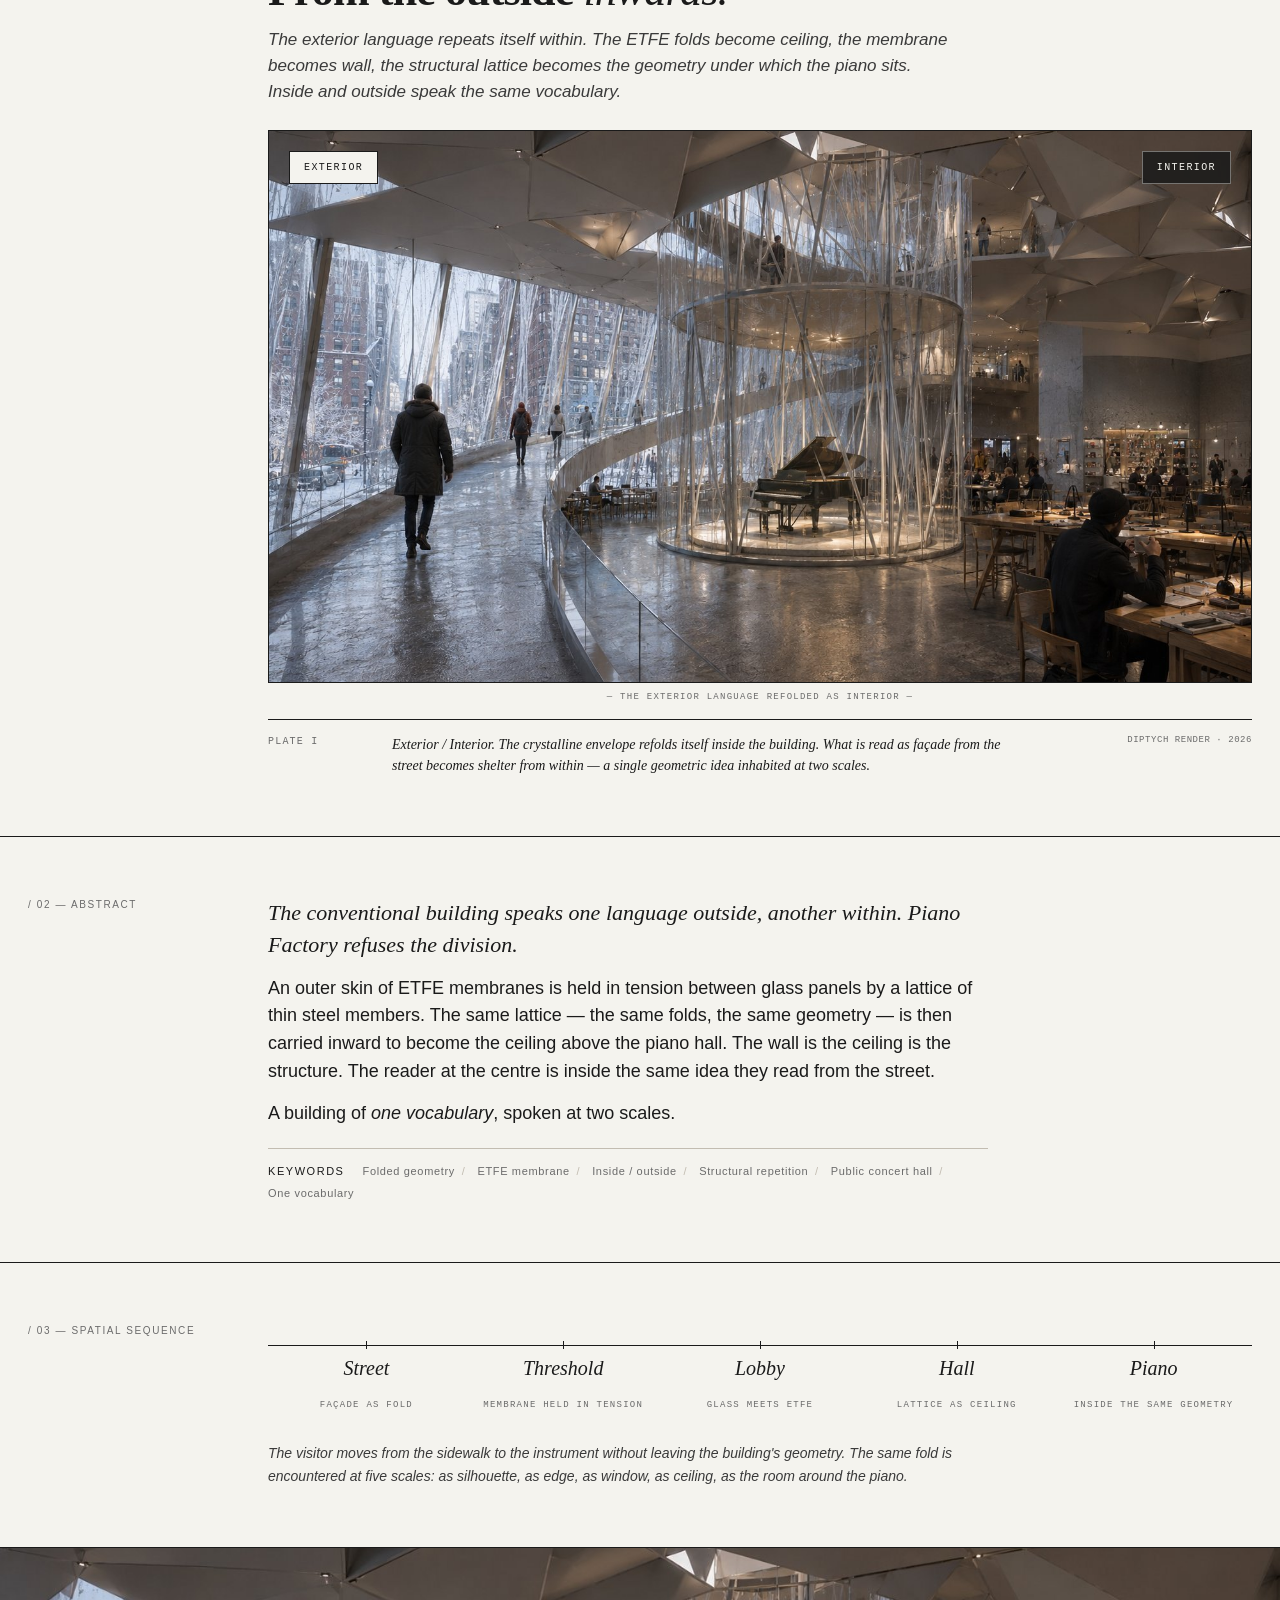
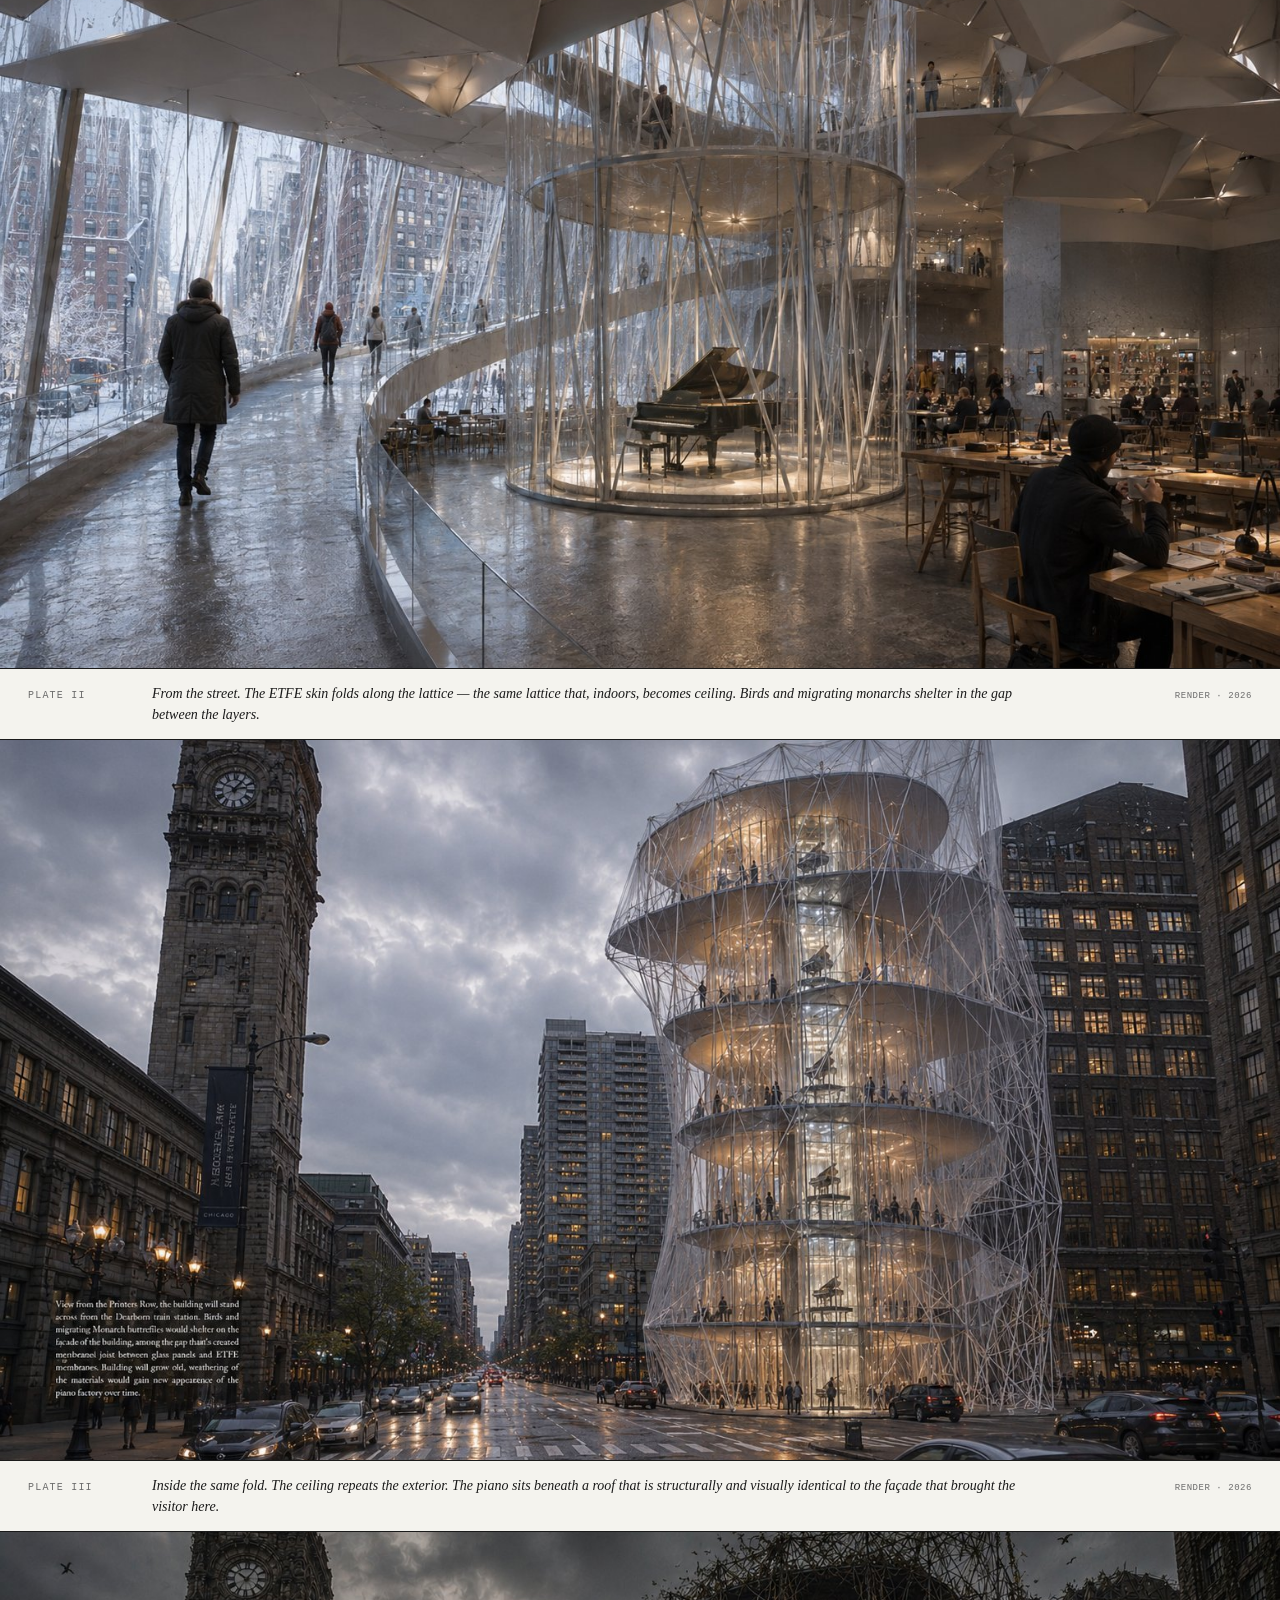
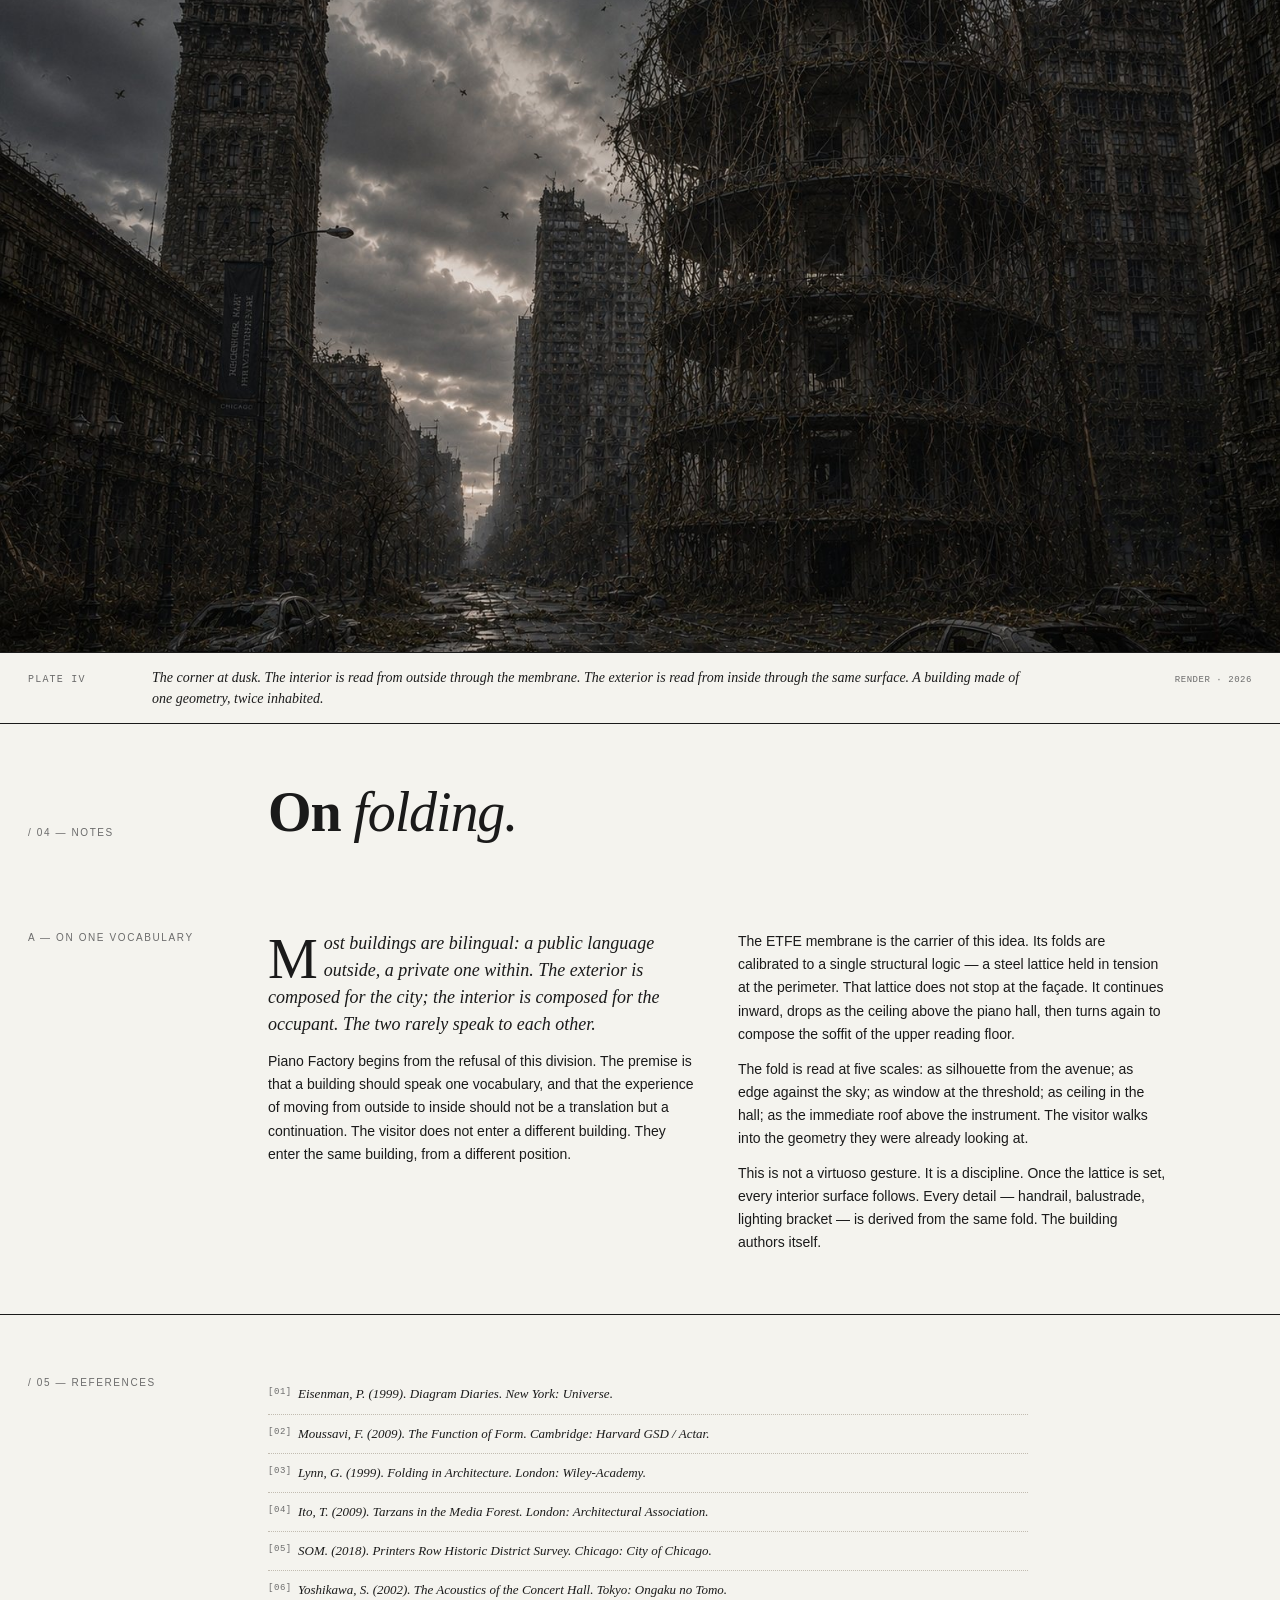
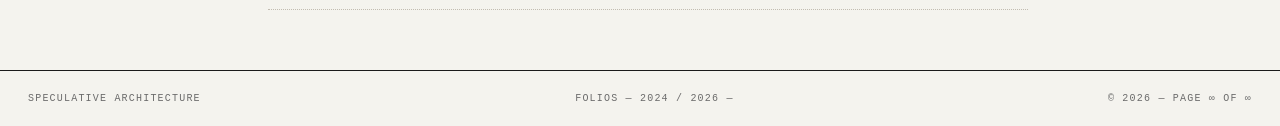
==== commit fc655beb: "Add files via upload" ====
--- a/index.html
+++ b/index.html
@@ -141,8 +141,8 @@
       </header>
 
       <div class="dissolve" data-dissolve>
-        <div class="dissolve__layer dissolve__layer--a"><img src="assets/piano-02-dusk-md.jpg" srcset="assets/piano-02-dusk-sm.jpg 1200w, assets/piano-02-dusk-md.jpg 1800w, assets/piano-02-dusk-lg.jpg 3200w" sizes="(max-width: 720px) 100vw, (max-width: 1200px) 100vw, 100vw" alt="Exterior — the building as seen from the street"></div>
-        <div class="dissolve__layer dissolve__layer--b"><img src="assets/piano-03-interior-md.jpg" srcset="assets/piano-03-interior-sm.jpg 1200w, assets/piano-03-interior-md.jpg 1800w, assets/piano-03-interior-lg.jpg 3200w" sizes="(max-width: 720px) 100vw, (max-width: 1200px) 100vw, 100vw" alt="Interior — the same language, refolded"></div>
+        <div class="dissolve__layer dissolve__layer--a"><img src="assets/piano-02-dusk-md.jpg" srcset="assets/piano-02-dusk-sm.jpg 1200w, assets/piano-02-dusk-md.jpg 1800w" sizes="(max-width: 720px) 100vw, (max-width: 1200px) 100vw, 100vw" alt="Exterior — the building as seen from the street"></div>
+        <div class="dissolve__layer dissolve__layer--b"><img src="assets/piano-03-interior-md.jpg" srcset="assets/piano-03-interior-sm.jpg 1200w, assets/piano-03-interior-md.jpg 1800w" sizes="(max-width: 720px) 100vw, (max-width: 1200px) 100vw, 100vw" alt="Interior — the same language, refolded"></div>
         <span class="dissolve__tag dissolve__tag--a">Exterior</span>
         <span class="dissolve__tag dissolve__tag--b">Interior</span>
       </div>
@@ -189,7 +189,7 @@
   </section>
 
   <figure class="plate">
-    <img src="assets/piano-02-dusk-md.jpg" srcset="assets/piano-02-dusk-sm.jpg 1200w, assets/piano-02-dusk-md.jpg 1800w, assets/piano-02-dusk-lg.jpg 3200w" sizes="(max-width: 720px) 100vw, (max-width: 1200px) 100vw, 100vw" alt="Plate II">
+    <img src="assets/piano-02-dusk-md.jpg" srcset="assets/piano-02-dusk-sm.jpg 1200w, assets/piano-02-dusk-md.jpg 1800w" sizes="(max-width: 720px) 100vw, (max-width: 1200px) 100vw, 100vw" alt="Plate II">
     <figcaption>
       <span class="plate__num">Plate II</span>
       <span class="plate__txt">From the street. The ETFE skin folds along the lattice — the same lattice that, indoors, becomes ceiling. Birds and migrating monarchs shelter in the gap between the layers.</span>
@@ -198,7 +198,7 @@
   </figure>
 
   <figure class="plate">
-    <img src="assets/piano-03-interior-md.jpg" srcset="assets/piano-03-interior-sm.jpg 1200w, assets/piano-03-interior-md.jpg 1800w, assets/piano-03-interior-lg.jpg 3200w" sizes="(max-width: 720px) 100vw, (max-width: 1200px) 100vw, 100vw" alt="Plate III">
+    <img src="assets/piano-03-interior-md.jpg" srcset="assets/piano-03-interior-sm.jpg 1200w, assets/piano-03-interior-md.jpg 1800w" sizes="(max-width: 720px) 100vw, (max-width: 1200px) 100vw, 100vw" alt="Plate III">
     <figcaption>
       <span class="plate__num">Plate III</span>
       <span class="plate__txt">Inside the same fold. The ceiling repeats the exterior. The piano sits beneath a roof that is structurally and visually identical to the façade that brought the visitor here.</span>
@@ -207,7 +207,7 @@
   </figure>
 
   <figure class="plate">
-    <img src="assets/piano-04-snow-md.jpg" srcset="assets/piano-04-snow-sm.jpg 1200w, assets/piano-04-snow-md.jpg 1800w, assets/piano-04-snow-lg.jpg 3200w" sizes="(max-width: 720px) 100vw, (max-width: 1200px) 100vw, 100vw" alt="Plate IV">
+    <img src="assets/piano-04-snow-md.jpg" srcset="assets/piano-04-snow-sm.jpg 1200w, assets/piano-04-snow-md.jpg 1800w" sizes="(max-width: 720px) 100vw, (max-width: 1200px) 100vw, 100vw" alt="Plate IV">
     <figcaption>
       <span class="plate__num">Plate IV</span>
       <span class="plate__txt">The corner at dusk. The interior is read from outside through the membrane. The exterior is read from inside through the same surface. A building made of one geometry, twice inhabited.</span>
@@ -286,7 +286,7 @@
   </section>
 
   <figure class="plate">
-    <img src="assets/05-pipe-system-md.jpg" srcset="assets/05-pipe-system-sm.jpg 1200w, assets/05-pipe-system-md.jpg 1800w, assets/05-pipe-system-lg.jpg 3200w" sizes="(max-width: 720px) 100vw, (max-width: 1200px) 100vw, 100vw" alt="Plate I — the urban fabric">
+    <img src="assets/05-pipe-system-md.jpg" srcset="assets/05-pipe-system-sm.jpg 1200w, assets/05-pipe-system-md.jpg 1800w" sizes="(max-width: 720px) 100vw, (max-width: 1200px) 100vw, 100vw" alt="Plate I — the urban fabric">
     <figcaption>
       <span class="plate__num">Plate I</span>
       <span class="plate__txt">The city as filtration apparatus. Crystalline volumes channel six water cycles.</span>
@@ -311,7 +311,7 @@
   </section>
 
   <figure class="plate plate--plan">
-    <img src="assets/04-section-md.jpg" srcset="assets/04-section-sm.jpg 1200w, assets/04-section-md.jpg 1800w, assets/04-section-lg.jpg 3200w" sizes="(max-width: 720px) 100vw, (max-width: 1200px) 100vw, 100vw" alt="Plate II">
+    <img src="assets/04-section-md.jpg" srcset="assets/04-section-sm.jpg 1200w, assets/04-section-md.jpg 1800w" sizes="(max-width: 720px) 100vw, (max-width: 1200px) 100vw, 100vw" alt="Plate II">
     <figcaption>
       <span class="plate__num">Plate II</span>
       <span class="plate__txt">Section through the water plaza. Grey-water cycle, geothermal wells, septic logic.</span>
@@ -320,7 +320,7 @@
   </figure>
 
   <figure class="plate">
-    <img src="assets/03-aerial-glass-md.jpg" srcset="assets/03-aerial-glass-sm.jpg 1200w, assets/03-aerial-glass-md.jpg 1800w, assets/03-aerial-glass-lg.jpg 3200w" sizes="(max-width: 720px) 100vw, (max-width: 1200px) 100vw, 100vw" alt="Plate III">
+    <img src="assets/03-aerial-glass-md.jpg" srcset="assets/03-aerial-glass-sm.jpg 1200w, assets/03-aerial-glass-md.jpg 1800w" sizes="(max-width: 720px) 100vw, (max-width: 1200px) 100vw, 100vw" alt="Plate III">
     <figcaption>
       <span class="plate__num">Plate III</span>
       <span class="plate__txt">Aerial — residential cluster. Envelope as shelter and atmospheric instrument.</span>
@@ -329,7 +329,7 @@
   </figure>
 
   <figure class="plate">
-    <img src="assets/02-water-edge-md.jpg" srcset="assets/02-water-edge-sm.jpg 1200w, assets/02-water-edge-md.jpg 1800w, assets/02-water-edge-lg.jpg 3200w" sizes="(max-width: 720px) 100vw, (max-width: 1200px) 100vw, 100vw" alt="Plate IV">
+    <img src="assets/02-water-edge-md.jpg" srcset="assets/02-water-edge-sm.jpg 1200w, assets/02-water-edge-md.jpg 1800w" sizes="(max-width: 720px) 100vw, (max-width: 1200px) 100vw, 100vw" alt="Plate IV">
     <figcaption>
       <span class="plate__num">Plate IV</span>
       <span class="plate__txt">Water edge — threshold between infrastructure and inhabited ground.</span>
@@ -338,7 +338,7 @@
   </figure>
 
   <figure class="plate">
-    <img src="assets/01-masterplan-md.jpg" srcset="assets/01-masterplan-sm.jpg 1200w, assets/01-masterplan-md.jpg 1800w, assets/01-masterplan-lg.jpg 3200w" sizes="(max-width: 720px) 100vw, (max-width: 1200px) 100vw, 100vw" alt="Plate V">
+    <img src="assets/01-masterplan-md.jpg" srcset="assets/01-masterplan-sm.jpg 1200w, assets/01-masterplan-md.jpg 1800w" sizes="(max-width: 720px) 100vw, (max-width: 1200px) 100vw, 100vw" alt="Plate V">
     <figcaption>
       <span class="plate__num">Plate V</span>
       <span class="plate__txt">Masterplan with building type catalogue: helio-morphic, wind-aligned, embracing, square-cove.</span>
@@ -347,7 +347,7 @@
   </figure>
 
   <figure class="plate">
-    <img src="assets/06-pipe-detail-md.jpg" srcset="assets/06-pipe-detail-sm.jpg 1200w, assets/06-pipe-detail-md.jpg 1800w, assets/06-pipe-detail-lg.jpg 3200w" sizes="(max-width: 720px) 100vw, (max-width: 1200px) 100vw, 100vw" alt="Plate VI">
+    <img src="assets/06-pipe-detail-md.jpg" srcset="assets/06-pipe-detail-sm.jpg 1200w, assets/06-pipe-detail-md.jpg 1800w" sizes="(max-width: 720px) 100vw, (max-width: 1200px) 100vw, 100vw" alt="Plate VI">
     <figcaption>
       <span class="plate__num">Plate VI</span>
       <span class="plate__txt">Ground condition. The pipes are inhabited, not hidden.</span>
@@ -428,7 +428,7 @@
   </section>
 
   <figure class="epigraph">
-    <img src="assets/dmz-00-epigraph-md.jpg" srcset="assets/dmz-00-epigraph-sm.jpg 1200w, assets/dmz-00-epigraph-md.jpg 1800w, assets/dmz-00-epigraph-lg.jpg 3200w" sizes="(max-width: 720px) 100vw, (max-width: 1200px) 100vw, 100vw" alt="Seosengwon — frontispiece">
+    <img src="assets/dmz-00-epigraph-md.jpg" srcset="assets/dmz-00-epigraph-sm.jpg 1200w, assets/dmz-00-epigraph-md.jpg 1800w" sizes="(max-width: 720px) 100vw, (max-width: 1200px) 100vw, 100vw" alt="Seosengwon — frontispiece">
     <div class="epigraph__overlay">
       <span class="epigraph__ko">서생원 <span class="dim">鼠生員</span></span>
       <span class="epigraph__line"></span>
@@ -442,7 +442,7 @@
   </figure>
 
   <figure class="center">
-    <img src="assets/dmz-02-rat-md.jpg" srcset="assets/dmz-02-rat-sm.jpg 1200w, assets/dmz-02-rat-md.jpg 1800w, assets/dmz-02-rat-lg.jpg 3200w" sizes="(max-width: 720px) 100vw, (max-width: 1200px) 100vw, 100vw" alt="Plate I">
+    <img src="assets/dmz-02-rat-md.jpg" srcset="assets/dmz-02-rat-sm.jpg 1200w, assets/dmz-02-rat-md.jpg 1800w" sizes="(max-width: 720px) 100vw, (max-width: 1200px) 100vw, 100vw" alt="Plate I">
     <figcaption>
       <span class="plate__num">Plate I</span>
       <span class="plate__txt">Two soldiers — one from each side — watch the Seosengwon locate a buried mine. The rat is too light to trigger the device. The men have stopped working. <em>This is the work.</em></span>
@@ -451,7 +451,7 @@
   </figure>
 
   <figure class="center">
-    <img src="assets/dmz-02-rat-v2-md.jpg" srcset="assets/dmz-02-rat-v2-sm.jpg 1200w, assets/dmz-02-rat-v2-md.jpg 1800w, assets/dmz-02-rat-v2-lg.jpg 3200w" sizes="(max-width: 720px) 100vw, (max-width: 1200px) 100vw, 100vw" alt="Plate II">
+    <img src="assets/dmz-02-rat-v2-md.jpg" srcset="assets/dmz-02-rat-v2-sm.jpg 1200w, assets/dmz-02-rat-v2-md.jpg 1800w" sizes="(max-width: 720px) 100vw, (max-width: 1200px) 100vw, 100vw" alt="Plate II">
     <figcaption>
       <span class="plate__num">Plate II</span>
       <span class="plate__txt">Two soldiers, two Seosengwon, one minefield. The characters above the horizon — <em>평화 통일</em> — name the impossible thing the protocol attempts.</span>
@@ -499,7 +499,7 @@
   </section>
 
   <figure class="plate">
-    <img src="assets/dmz-01-aerial-md.jpg" srcset="assets/dmz-01-aerial-sm.jpg 1200w, assets/dmz-01-aerial-md.jpg 1800w, assets/dmz-01-aerial-lg.jpg 3200w" sizes="(max-width: 720px) 100vw, (max-width: 1200px) 100vw, 100vw" alt="Plate III">
+    <img src="assets/dmz-01-aerial-md.jpg" srcset="assets/dmz-01-aerial-sm.jpg 1200w, assets/dmz-01-aerial-md.jpg 1800w" sizes="(max-width: 720px) 100vw, (max-width: 1200px) 100vw, 100vw" alt="Plate III">
     <figcaption>
       <span class="plate__num">Plate III</span>
       <span class="plate__txt">Aerial — clearance grid. Each cell is 4×4m. Workers advance in pairs. The old railroad to the north persists, untouched.</span>
@@ -508,7 +508,7 @@
   </figure>
 
   <figure class="plate">
-    <img src="assets/dmz-03-corridor-md.jpg" srcset="assets/dmz-03-corridor-sm.jpg 1200w, assets/dmz-03-corridor-md.jpg 1800w, assets/dmz-03-corridor-lg.jpg 3200w" sizes="(max-width: 720px) 100vw, (max-width: 1200px) 100vw, 100vw" alt="Plate IV">
+    <img src="assets/dmz-03-corridor-md.jpg" srcset="assets/dmz-03-corridor-sm.jpg 1200w, assets/dmz-03-corridor-md.jpg 1800w" sizes="(max-width: 720px) 100vw, (max-width: 1200px) 100vw, 100vw" alt="Plate IV">
     <figcaption>
       <span class="plate__num">Plate IV</span>
       <span class="plate__txt">The corridor at noon. Watchtowers are kept as monuments to the old border. The fences are slowly cut. The forest holds.</span>
@@ -525,8 +525,8 @@
       </header>
 
       <div class="dissolve" data-dissolve>
-        <div class="dissolve__layer dissolve__layer--a"><img src="assets/seosengwon-facility-before-md.jpg" srcset="assets/seosengwon-facility-before-sm.jpg 1200w, assets/seosengwon-facility-before-md.jpg 1800w, assets/seosengwon-facility-before-lg.jpg 3200w" sizes="(max-width: 720px) 100vw, (max-width: 1200px) 100vw, 100vw" alt="Today — industrial"></div>
-        <div class="dissolve__layer dissolve__layer--b"><img src="assets/seosengwon-facility-after-md.jpg" srcset="assets/seosengwon-facility-after-sm.jpg 1200w, assets/seosengwon-facility-after-md.jpg 1800w, assets/seosengwon-facility-after-lg.jpg 3200w" sizes="(max-width: 720px) 100vw, (max-width: 1200px) 100vw, 100vw" alt="Proposal — campus"></div>
+        <div class="dissolve__layer dissolve__layer--a"><img src="assets/seosengwon-facility-before-md.jpg" srcset="assets/seosengwon-facility-before-sm.jpg 1200w, assets/seosengwon-facility-before-md.jpg 1800w" sizes="(max-width: 720px) 100vw, (max-width: 1200px) 100vw, 100vw" alt="Today — industrial"></div>
+        <div class="dissolve__layer dissolve__layer--b"><img src="assets/seosengwon-facility-after-md.jpg" srcset="assets/seosengwon-facility-after-sm.jpg 1200w, assets/seosengwon-facility-after-md.jpg 1800w" sizes="(max-width: 720px) 100vw, (max-width: 1200px) 100vw, 100vw" alt="Proposal — campus"></div>
         <span class="dissolve__tag dissolve__tag--a">Today / Industrial</span>
         <span class="dissolve__tag dissolve__tag--b">Proposal / Campus</span>
       </div>
@@ -677,7 +677,7 @@
   </section>
 
   <figure class="plate">
-    <img src="assets/forest-01-reading-md.jpg" srcset="assets/forest-01-reading-sm.jpg 1200w, assets/forest-01-reading-md.jpg 1800w, assets/forest-01-reading-lg.jpg 3200w" sizes="(max-width: 720px) 100vw, (max-width: 1200px) 100vw, 100vw" alt="Plate I — the reading floor">
+    <img src="assets/forest-01-reading-md.jpg" srcset="assets/forest-01-reading-sm.jpg 1200w, assets/forest-01-reading-md.jpg 1800w" sizes="(max-width: 720px) 100vw, (max-width: 1200px) 100vw, 100vw" alt="Plate I — the reading floor">
     <figcaption>
       <span class="plate__num">Plate I</span>
       <span class="plate__txt">A child reads against the base of a column. The curved floor-bookshelf — a piece of architecture made for sitting, not standing.</span>
@@ -704,7 +704,7 @@
   </section>
 
   <figure class="plate">
-    <img src="assets/forest-02-interior-md.jpg" srcset="assets/forest-02-interior-sm.jpg 1200w, assets/forest-02-interior-md.jpg 1800w, assets/forest-02-interior-lg.jpg 3200w" sizes="(max-width: 720px) 100vw, (max-width: 1200px) 100vw, 100vw" alt="Plate II — the community lounge">
+    <img src="assets/forest-02-interior-md.jpg" srcset="assets/forest-02-interior-sm.jpg 1200w, assets/forest-02-interior-md.jpg 1800w" sizes="(max-width: 720px) 100vw, (max-width: 1200px) 100vw, 100vw" alt="Plate II — the community lounge">
     <figcaption>
       <span class="plate__num">Plate II</span>
       <span class="plate__txt">The community lounge. Columns thin out, the floor opens up. Reading is no longer private — it is shared, overheard, watched.</span>
@@ -713,7 +713,7 @@
   </figure>
 
   <figure class="plate plate--portrait">
-    <img src="assets/forest-04-axon-md.jpg" srcset="assets/forest-04-axon-sm.jpg 1200w, assets/forest-04-axon-md.jpg 1800w, assets/forest-04-axon-lg.jpg 3200w" sizes="100vw" alt="Plate III — exploded axonometric">
+    <img src="assets/forest-04-axon-md.jpg" srcset="assets/forest-04-axon-sm.jpg 1200w, assets/forest-04-axon-md.jpg 1800w" sizes="100vw" alt="Plate III — exploded axonometric">
     <figcaption>
       <span class="plate__num">Plate III</span>
       <span class="plate__txt">Exploded axonometric. The building is read in five strata: daylight openings, beams, the column lattice, the upper reading floor, and the ground entrance. Solar geometry from 25° winter low to 73° summer noon is plotted at the top.</span>
@@ -722,7 +722,7 @@
   </figure>
 
   <figure class="plate plate--plan">
-    <img src="assets/forest-05-plan-md.jpg" srcset="assets/forest-05-plan-sm.jpg 1200w, assets/forest-05-plan-md.jpg 1800w, assets/forest-05-plan-lg.jpg 3200w" sizes="100vw" alt="Plate IV — 1st and 2nd floor plans">
+    <img src="assets/forest-05-plan-md.jpg" srcset="assets/forest-05-plan-sm.jpg 1200w, assets/forest-05-plan-md.jpg 1800w" sizes="100vw" alt="Plate IV — 1st and 2nd floor plans">
     <figcaption>
       <span class="plate__num">Plate IV</span>
       <span class="plate__txt">Floor plans, 1F and 2F. The plan follows the sidewalk curve at the corner of S. Archer and S. Wentworth — a fan-shaped footprint opening toward two streets. Thirteen zones: lobby, sunken gathering, open lounge, work, social, quiet lounge, reading nooks, terrace.</span>
@@ -731,7 +731,7 @@
   </figure>
 
   <figure class="plate">
-    <img src="assets/forest-06-interior-md.jpg" srcset="assets/forest-06-interior-sm.jpg 1200w, assets/forest-06-interior-md.jpg 1800w, assets/forest-06-interior-lg.jpg 3200w" sizes="100vw" alt="Plate V — column meeting slab">
+    <img src="assets/forest-06-interior-md.jpg" srcset="assets/forest-06-interior-sm.jpg 1200w, assets/forest-06-interior-md.jpg 1800w" sizes="100vw" alt="Plate V — column meeting slab">
     <figcaption>
       <span class="plate__num">Plate V</span>
       <span class="plate__txt">Column meeting slab. Where the tree-trunk concrete columns flare outward to receive the upper floor — a detail repeated dozens of times across the plan, never quite identical.</span>
@@ -808,7 +808,7 @@
   </section>
 
   <figure class="plate">
-    <img src="assets/derby-01-night-md.jpg" srcset="assets/derby-01-night-sm.jpg 1000w, assets/derby-01-night-md.jpg 1600w, assets/derby-01-night-lg.jpg 2800w" sizes="100vw" alt="Plate I — the stadium at night">
+    <img src="assets/derby-01-night-md.jpg" srcset="assets/derby-01-night-sm.jpg 1000w, assets/derby-01-night-md.jpg 1600w" sizes="100vw" alt="Plate I — the stadium at night">
     <figcaption>
       <span class="plate__num">Plate I</span>
       <span class="plate__txt">The stadium at night. The faceted ETFE skin glows from within — the steel lattice reads as drawing, the membrane as light. <em>An object lit by its own programme.</em></span>
@@ -835,7 +835,7 @@
   </section>
 
   <figure class="plate">
-    <img src="assets/derby-02-aerial-lit-md.jpg" srcset="assets/derby-02-aerial-lit-sm.jpg 1000w, assets/derby-02-aerial-lit-md.jpg 1600w, assets/derby-02-aerial-lit-lg.jpg 2800w" sizes="100vw" alt="Plate II — aerial, lit">
+    <img src="assets/derby-02-aerial-lit-md.jpg" srcset="assets/derby-02-aerial-lit-sm.jpg 1000w, assets/derby-02-aerial-lit-md.jpg 1600w" sizes="100vw" alt="Plate II — aerial, lit">
     <figcaption>
       <span class="plate__num">Plate II</span>
       <span class="plate__txt">Aerial — the stadium lit from within. The membrane reads as a single, glowing facet across the dual track. The plan beneath is barely legible — only the light is.</span>
@@ -844,7 +844,7 @@
   </figure>
 
   <figure class="plate">
-    <img src="assets/derby-03-aerial-dark-md.jpg" srcset="assets/derby-03-aerial-dark-sm.jpg 1000w, assets/derby-03-aerial-dark-md.jpg 1600w, assets/derby-03-aerial-dark-lg.jpg 2800w" sizes="100vw" alt="Plate III — aerial, dormant">
+    <img src="assets/derby-03-aerial-dark-md.jpg" srcset="assets/derby-03-aerial-dark-sm.jpg 1000w, assets/derby-03-aerial-dark-md.jpg 1600w" sizes="100vw" alt="Plate III — aerial, dormant">
     <figcaption>
       <span class="plate__num">Plate III</span>
       <span class="plate__txt">The same building, dormant. Without the light of the game, the membrane is opaque, the geometry latent. The stadium reads as a settled object on the ground — waiting for the next bout.</span>
@@ -877,7 +877,7 @@
   </section>
 
   <figure class="plate plate--plan">
-    <img src="assets/derby-04-typology-md.jpg" srcset="assets/derby-04-typology-sm.jpg 1000w, assets/derby-04-typology-md.jpg 1600w, assets/derby-04-typology-lg.jpg 2800w" sizes="100vw" alt="Plate IV — building typologies and site plan">
+    <img src="assets/derby-04-typology-md.jpg" srcset="assets/derby-04-typology-sm.jpg 1000w, assets/derby-04-typology-md.jpg 1600w" sizes="100vw" alt="Plate IV — building typologies and site plan">
     <figcaption>
       <span class="plate__num">Plate IV</span>
       <span class="plate__txt">Building typologies (left) and site plan (right). Each pavilion is composed of three materials — exposed concrete, ETFE membrane, steel pipe — combined in different proportions for each typology. The site plan shows the dual tracks held within the polygonal ring.</span>
@@ -900,7 +900,7 @@
   </section>
 
   <figure class="plate plate--plan">
-    <img src="assets/derby-05-membrane-md.jpg" srcset="assets/derby-05-membrane-sm.jpg 1000w, assets/derby-05-membrane-md.jpg 1600w, assets/derby-05-membrane-lg.jpg 2800w" sizes="100vw" alt="Plate V — ETFE membrane study">
+    <img src="assets/derby-05-membrane-md.jpg" srcset="assets/derby-05-membrane-sm.jpg 1000w, assets/derby-05-membrane-md.jpg 1600w" sizes="100vw" alt="Plate V — ETFE membrane study">
     <figcaption>
       <span class="plate__num">Plate V</span>
       <span class="plate__txt">Studies of the ETFE membrane. Left column: physical model in monochrome, capturing the way pattern accumulates as the eye moves through the cylinder. Right column: the built condition — the same geometry, refracting daylight.</span>
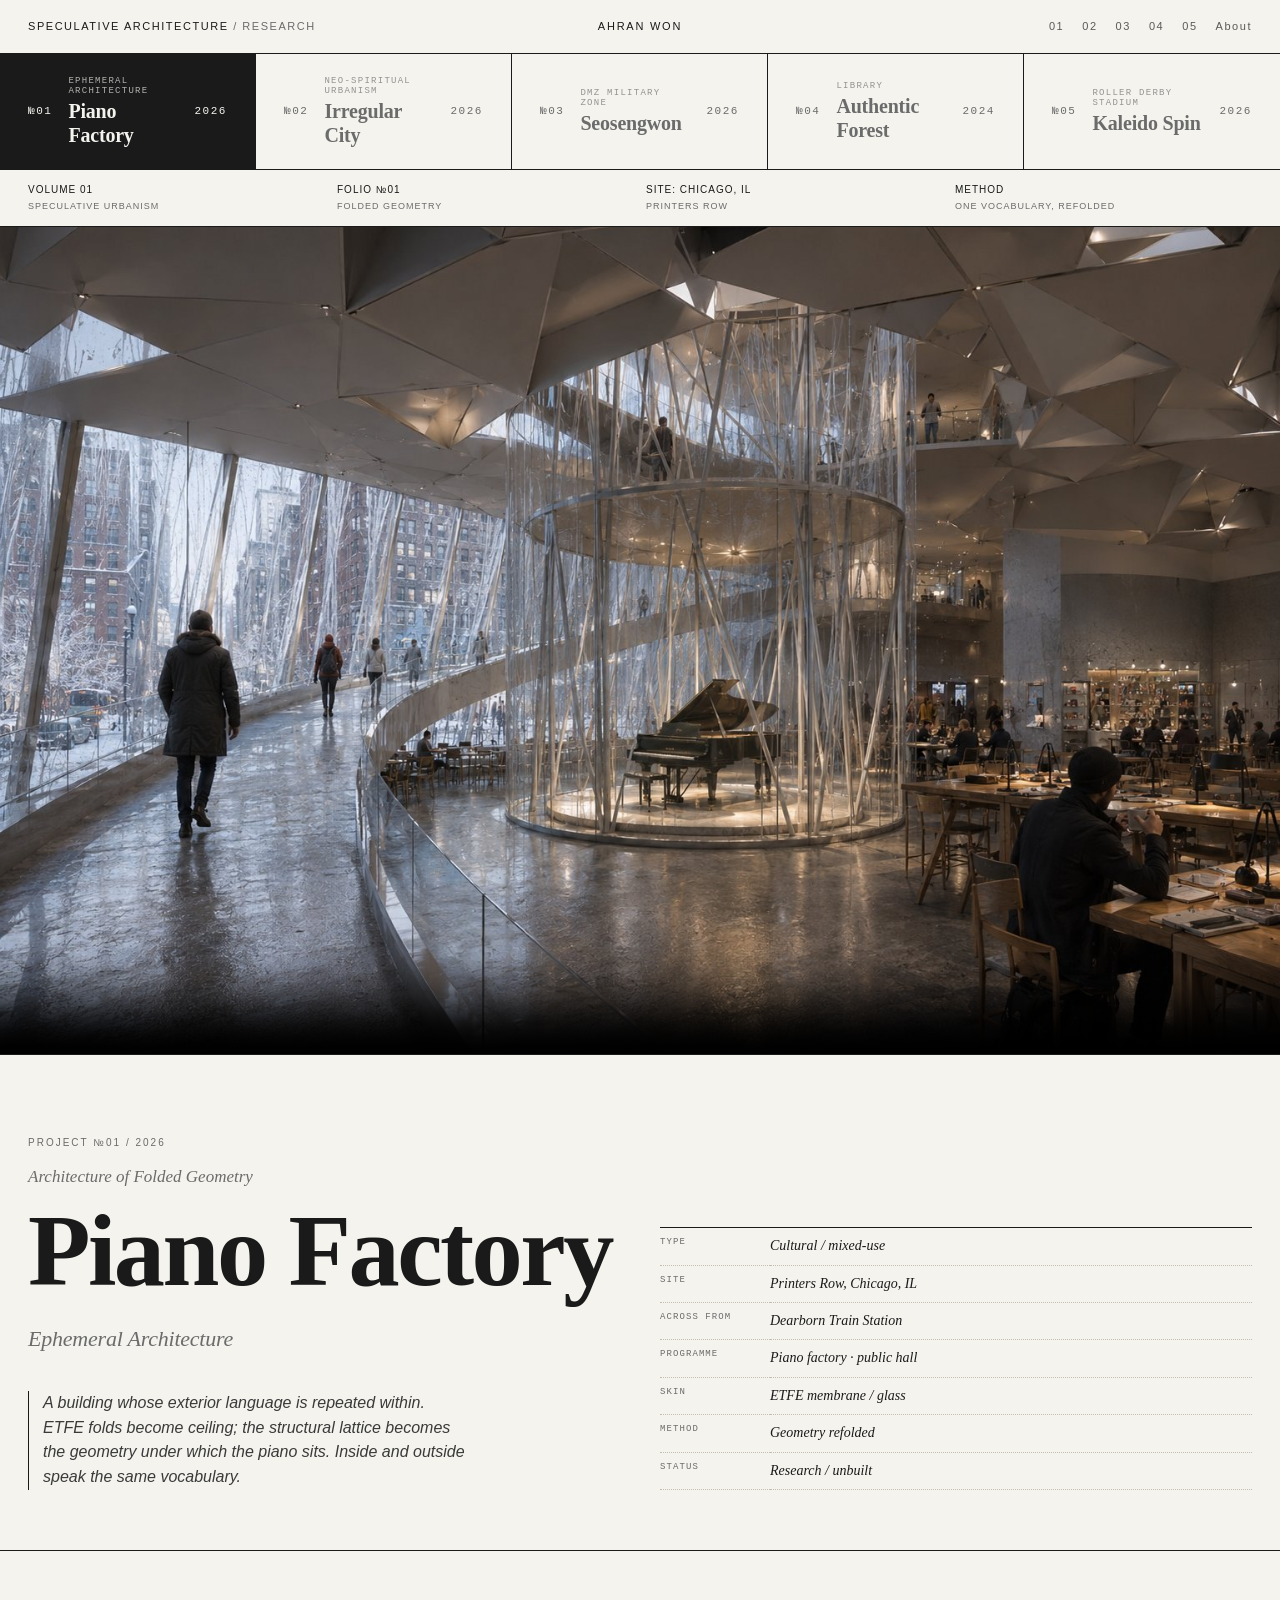
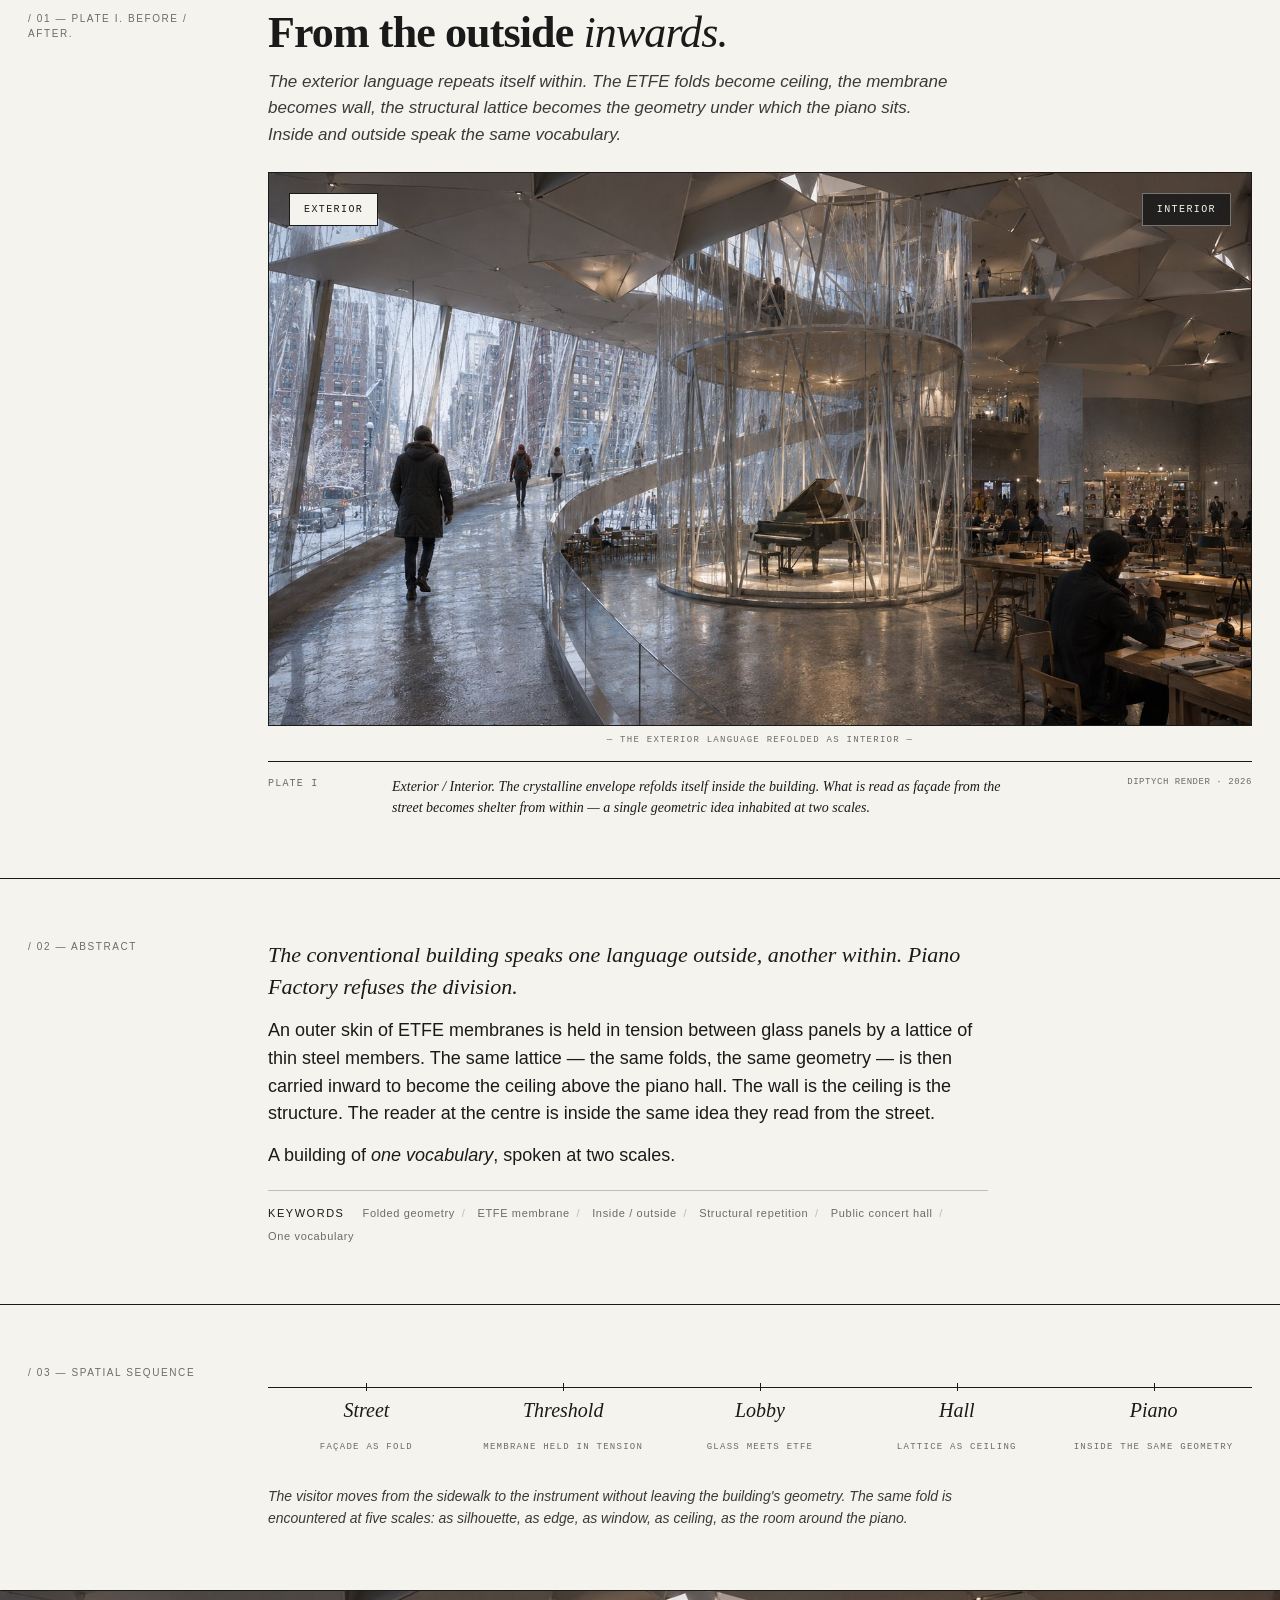
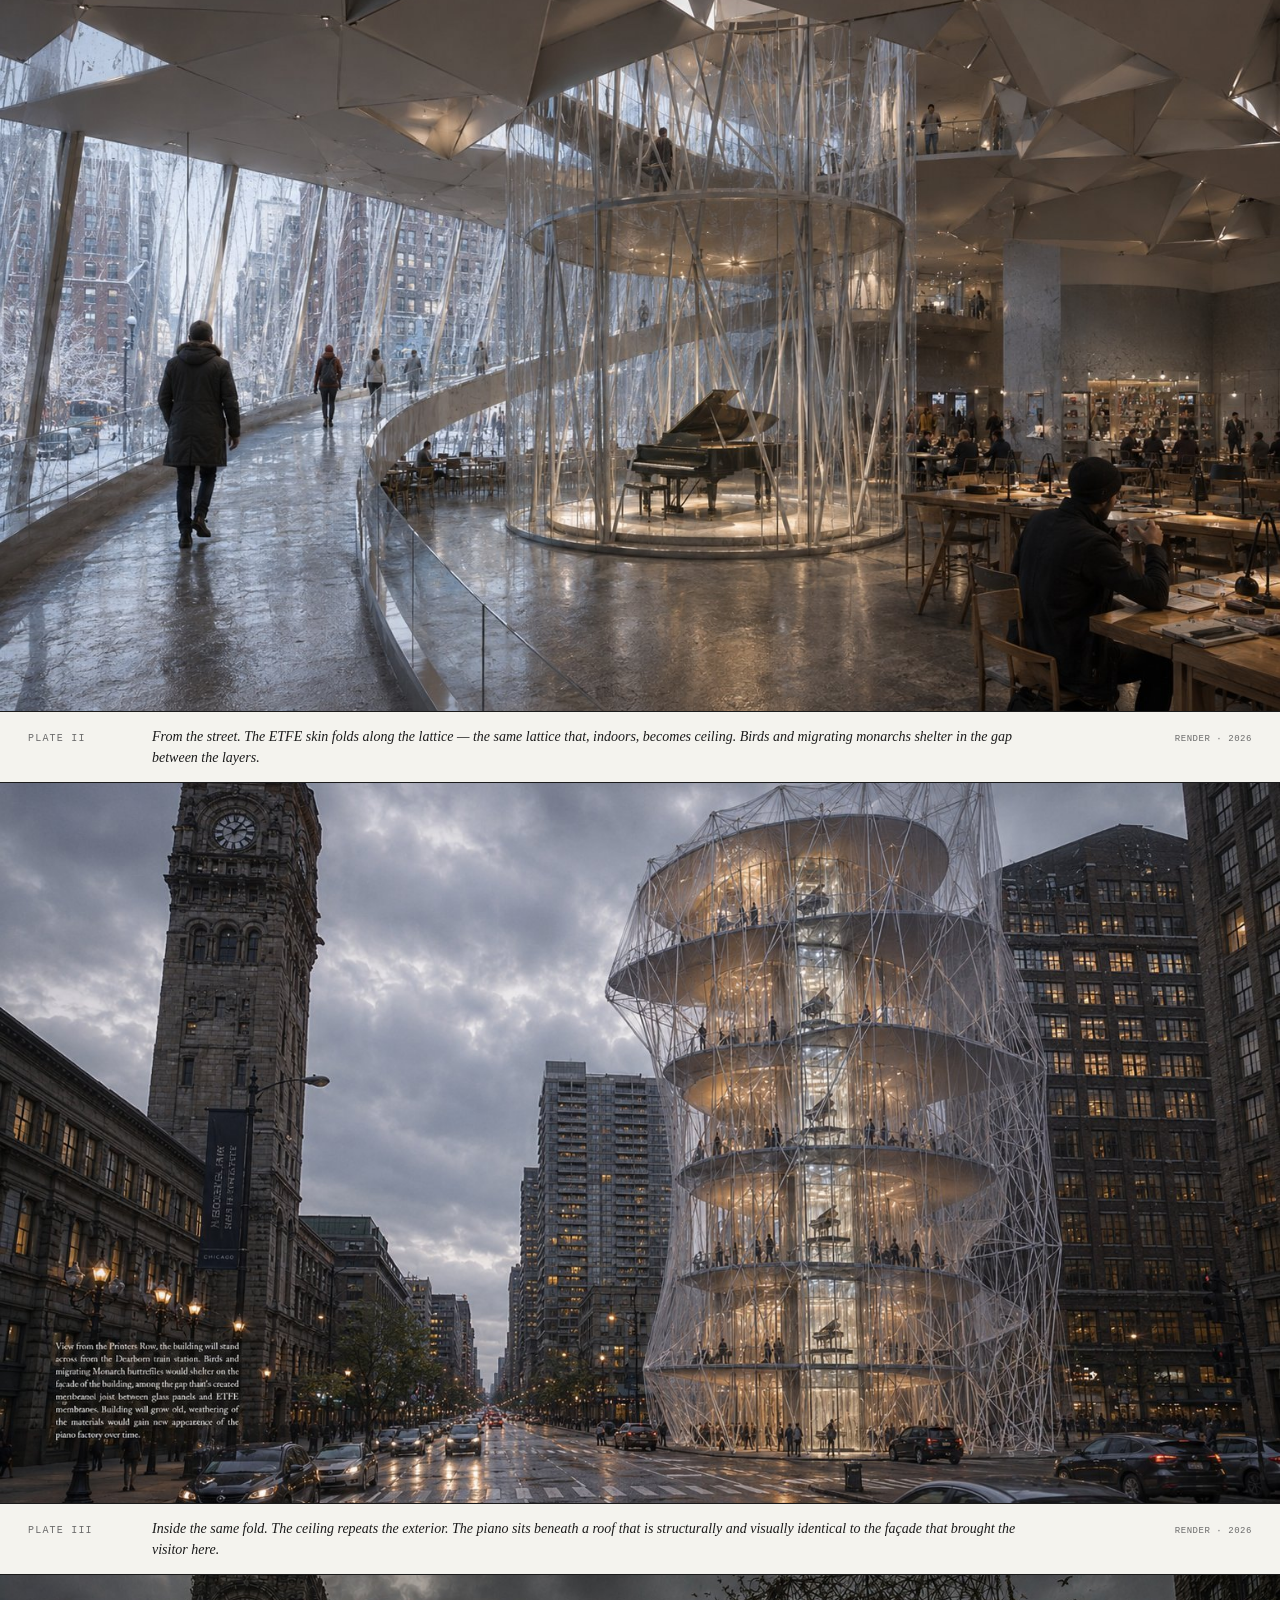
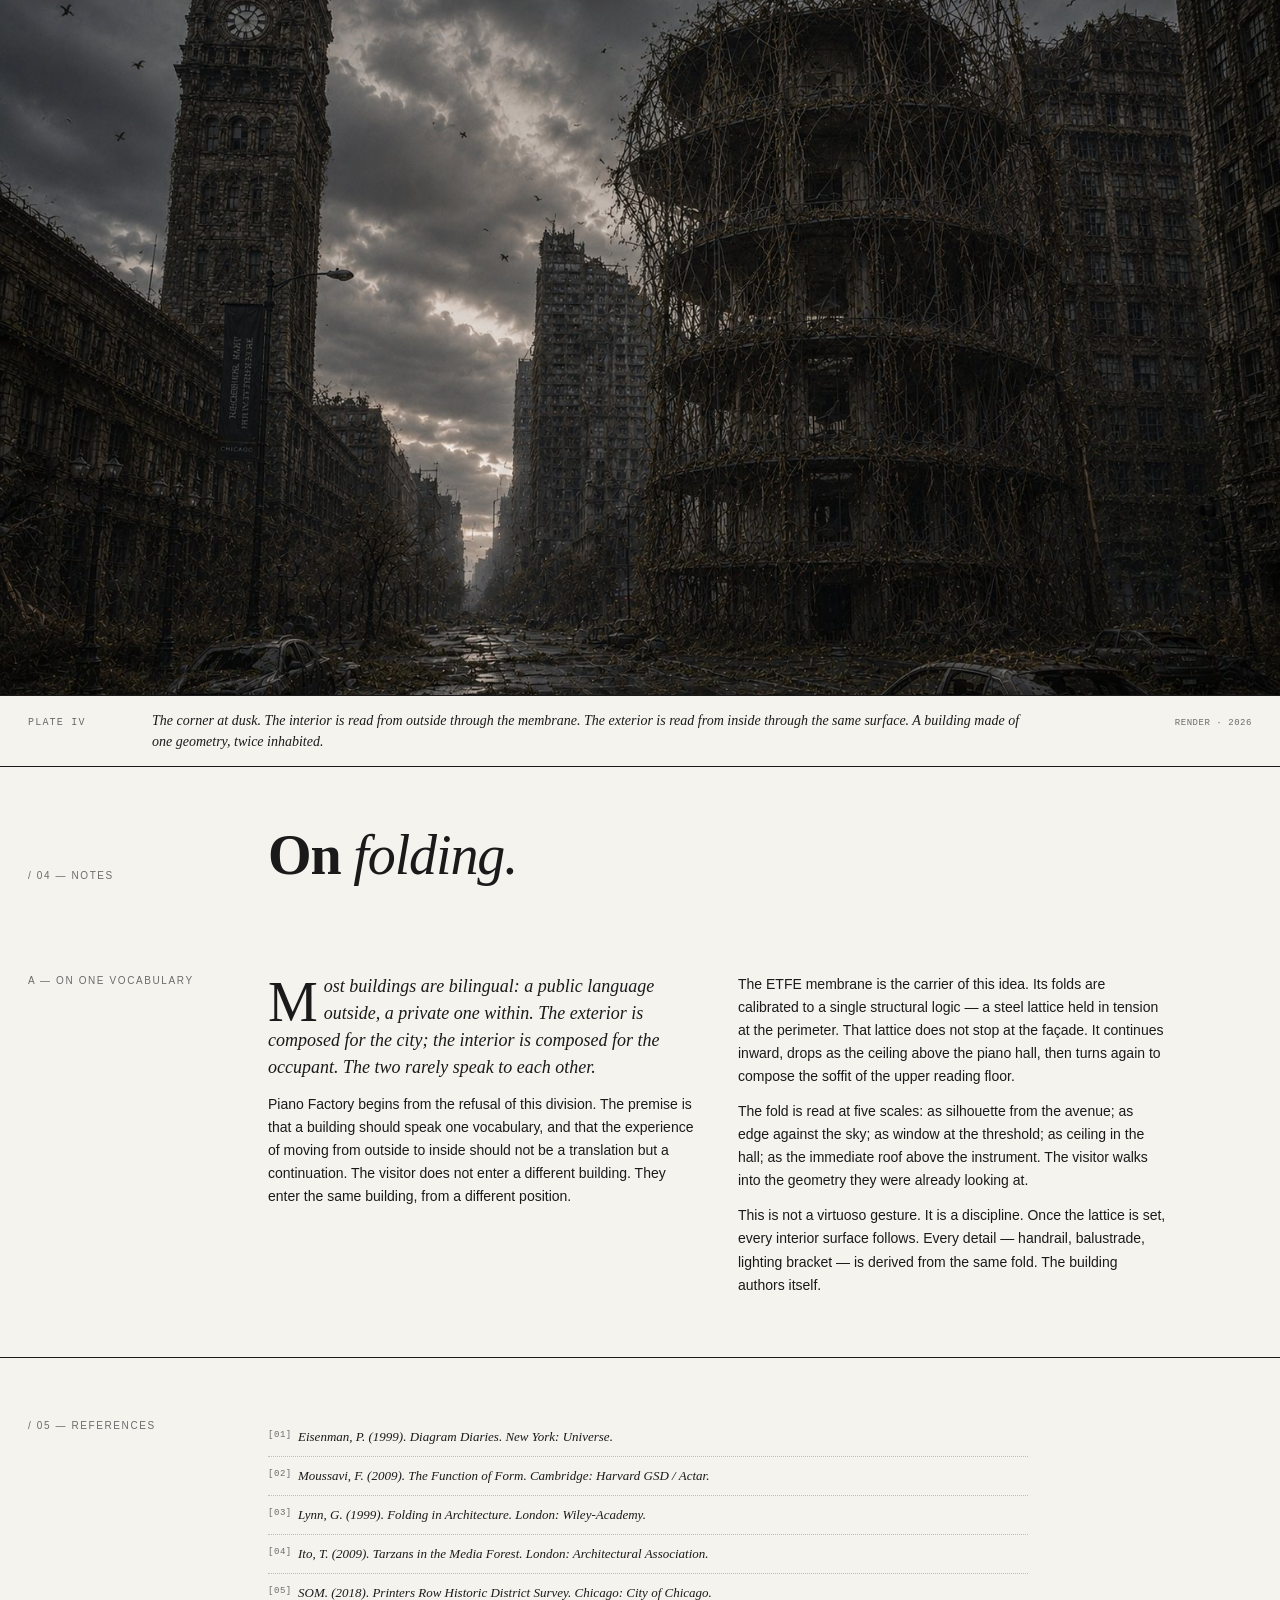
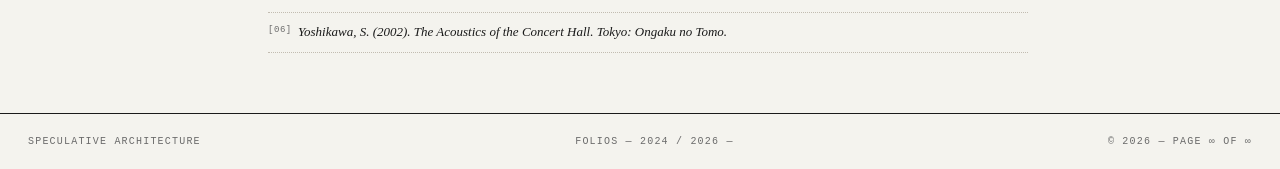
==== commit c0429ae3: "Add files via upload" ====
--- a/index.html
+++ b/index.html
@@ -52,40 +52,40 @@
   <button type="button" class="tab is-active" role="tab" data-tab="0">
     <span class="tab__num">№01</span>
     <span class="tab__body">
-      <span class="tab__cat">Architecture of Folded Geometry</span>
-      <span class="tab__title">Piano <em>Factory</em></span>
+      <span class="tab__cat">Ephemeral Architecture</span>
+      <span class="tab__title">Piano Factory</span>
     </span>
     <span class="tab__yr">2026</span>
   </button>
   <button type="button" class="tab" role="tab" data-tab="1">
     <span class="tab__num">№02</span>
     <span class="tab__body">
-      <span class="tab__cat">Speculative Masterplan</span>
-      <span class="tab__title">Irregular <em>City</em></span>
+      <span class="tab__cat">Neo-spiritual Urbanism</span>
+      <span class="tab__title">Irregular City</span>
     </span>
     <span class="tab__yr">2026</span>
   </button>
   <button type="button" class="tab" role="tab" data-tab="2">
     <span class="tab__num">№03</span>
     <span class="tab__body">
-      <span class="tab__cat">Landscape / Demilitarisation</span>
-      <span class="tab__title">Seo<em>sengwon</em></span>
+      <span class="tab__cat">DMZ Military Zone</span>
+      <span class="tab__title">Seosengwon</span>
     </span>
     <span class="tab__yr">2026</span>
   </button>
   <button type="button" class="tab" role="tab" data-tab="3">
     <span class="tab__num">№04</span>
     <span class="tab__body">
-      <span class="tab__cat">Library / Civic</span>
-      <span class="tab__title">Authentic <em>Forest</em></span>
+      <span class="tab__cat">Library</span>
+      <span class="tab__title">Authentic Forest</span>
     </span>
     <span class="tab__yr">2024</span>
   </button>
   <button type="button" class="tab" role="tab" data-tab="4">
     <span class="tab__num">№05</span>
     <span class="tab__body">
-      <span class="tab__cat">Sport / Spectacle</span>
-      <span class="tab__title">Roller Derby <em>Stadium</em></span>
+      <span class="tab__cat">Roller Derby Stadium</span>
+      <span class="tab__title">Kaleido Spin</span>
     </span>
     <span class="tab__yr">2026</span>
   </button>
@@ -101,7 +101,7 @@
     <span>Method <small>One vocabulary, refolded</small></span>
   </div>
 
-  <section class="reel">
+  <section class="reel" style="aspect-ratio: 1100 / 712;">
     <video class="reel__video" data-reel="0" autoplay muted loop playsinline webkit-playsinline controls preload="auto" poster="assets/piano-02-dusk-md.jpg">
       <source src="assets/piano.mp4" type="video/mp4">
     </video>
@@ -116,7 +116,8 @@
     <div class="hero__main">
       <div class="meta">Project №01 / 2026</div>
       <div class="cat">Architecture of Folded Geometry</div>
-      <h1 class="title">Piano<br><em>Factory.</em></h1>
+      <h1 class="title">Piano Factory</h1>
+      <div class="subtitle">Ephemeral Architecture</div>
       <p class="lede">A building whose exterior language is repeated within. ETFE folds become ceiling; the structural lattice becomes the geometry under which the piano sits. Inside and outside speak the same vocabulary.</p>
     </div>
     <div class="hero__data">
@@ -255,7 +256,7 @@
     <span>Status: Research <small>Speculative proposal</small></span>
   </div>
 
-  <section class="reel">
+  <section class="reel" style="aspect-ratio: 1100 / 618;">
     <video class="reel__video" data-reel="1" autoplay muted loop playsinline webkit-playsinline controls preload="auto" poster="assets/05-pipe-system-md.jpg">
       <source src="assets/hero.mp4" type="video/mp4">
     </video>
@@ -270,7 +271,8 @@
     <div class="hero__main">
       <div class="meta">Project №02 / 2026</div>
       <div class="cat">Speculative Masterplan</div>
-      <h1 class="title">Irregular<br><em>City.</em></h1>
+      <h1 class="title">Irregular City</h1>
+      <div class="subtitle">Neo-spiritual Urbanism</div>
       <p class="lede">A speculative masterplan. The city as a translucent organism, bound by a single hydrological cycle.</p>
     </div>
     <div class="hero__data">
@@ -393,7 +395,7 @@
     <span>서생원 <small>The Honourable Rat</small></span>
   </div>
 
-  <section class="reel">
+  <section class="reel" style="aspect-ratio: 1100 / 618;">
     <video class="reel__video" data-reel="2" autoplay muted loop playsinline webkit-playsinline controls preload="auto" poster="assets/dmz-02-rat-md.jpg">
       <source src="assets/dmz.mp4" type="video/mp4">
     </video>
@@ -409,7 +411,8 @@
       <div class="meta">Project №03 / 2026</div>
       <div class="cat">Landscape / Demilitarisation</div>
       <div class="ko">서생원 鼠生員</div>
-      <h1 class="title">Seo<em>sengwon.</em></h1>
+      <h1 class="title">Seosengwon</h1>
+      <div class="subtitle">DMZ Military Zone</div>
       <p class="lede">A protocol for clearing the Korean DMZ. The work renames the African pouched rat <em>Seosengwon</em> — the honourable rat of Korean folk painting — and gives it a new occupation: peace.</p>
     </div>
     <div class="hero__data">
@@ -645,7 +648,7 @@
     <span>Type <small>Library / Civic</small></span>
   </div>
 
-  <section class="reel">
+  <section class="reel" style="aspect-ratio: 1100 / 532;">
     <video class="reel__video" data-reel="3" autoplay muted loop playsinline webkit-playsinline controls preload="auto" poster="assets/forest-02-interior-md.jpg">
       <source src="assets/forest.mp4" type="video/mp4">
     </video>
@@ -660,7 +663,8 @@
     <div class="hero__main">
       <div class="meta">Project №04 / 2024</div>
       <div class="cat">Library / Civic — Columns Instead of Walls</div>
-      <h1 class="title">Authentic Forest<br>of <em>Learning.</em></h1>
+      <h1 class="title">Authentic Forest of Learning</h1>
+      <div class="subtitle">Library</div>
       <p class="lede">A library without walls. Organic concrete columns stand in for tree trunks. The floor itself is a bookshelf — readers settle into it the way one settles into the forest floor.</p>
     </div>
     <div class="hero__data">
@@ -775,7 +779,7 @@
     <span>System <small>ETFE kaleidoscope</small></span>
   </div>
 
-  <section class="reel">
+  <section class="reel" style="aspect-ratio: 1100 / 736;">
     <video class="reel__video" data-reel="4" autoplay muted loop playsinline webkit-playsinline controls preload="auto" poster="assets/derby-02-aerial-lit-md.jpg">
       <source src="assets/derby.mp4" type="video/mp4">
     </video>
@@ -790,7 +794,8 @@
     <div class="hero__main">
       <div class="meta">Project №05 / 2026</div>
       <div class="cat">Sport / Spectacle — Kaleidoscope Roof</div>
-      <h1 class="title">Roller Derby<br><em>Stadium.</em></h1>
+      <h1 class="title">Kaleido Spin</h1>
+      <div class="subtitle">Roller Derby Stadium</div>
       <p class="lede">A dual-track venue for the fastest contact sport on wheels. An ETFE membrane is folded into thousands of facets — read from beneath, it spins. The roof is a <em>kaleidoscope</em> in geometric form.</p>
     </div>
     <div class="hero__data">
@@ -908,6 +913,24 @@
     </figcaption>
   </figure>
 
+  <figure class="plate">
+    <img src="assets/derby-06-interior-md.jpg" srcset="assets/derby-06-interior-sm.jpg 1000w, assets/derby-06-interior-md.jpg 1600w" sizes="100vw" alt="Plate VI — concourse under the membrane">
+    <figcaption>
+      <span class="plate__num">Plate VI</span>
+      <span class="plate__txt">The concourse, between bouts. A curved concrete bench gathers spectators along the edge of the inner ring. Above, the ETFE membrane reads at full extent — thousands of facets dissolved into a single, even light.</span>
+      <span class="plate__meta">Render · 2026</span>
+    </figcaption>
+  </figure>
+
+  <figure class="plate">
+    <img src="assets/derby-07-entrance-md.jpg" srcset="assets/derby-07-entrance-sm.jpg 1000w, assets/derby-07-entrance-md.jpg 1600w" sizes="100vw" alt="Plate VII — entrance pavilion in daylight">
+    <figcaption>
+      <span class="plate__num">Plate VII</span>
+      <span class="plate__txt">Entrance pavilion at midday. The same diamond geometry that, at night, becomes lantern; by day, becomes thicket. The steel members are read as drawing against the daylight membrane.</span>
+      <span class="plate__meta">Render · 2026</span>
+    </figcaption>
+  </figure>
+
   <section class="bib">
     <div class="aside">/ 03 — References</div>
     <ol>
--- a/styles.css
+++ b/styles.css
@@ -211,15 +211,13 @@
   background: #1a1a1a;
   overflow: hidden;
   border-bottom: 1px solid var(--ink);
-  min-height: 240px;
+  /* aspect-ratio is set inline per-video to match native ratio */
 }
 .reel__video {
   width: 100%;
-  height: auto;
+  height: 100%;
   display: block;
-  max-height: 80vh;
-  min-height: 240px;
-  object-fit: contain;
+  object-fit: cover;
   background: #1a1a1a;
 }
 .reel__overlay {
@@ -238,9 +236,26 @@
 .reel__overlay span:nth-child(2) { color: var(--ink-mute); }
 
 @media (min-width: 720px) {
-  .reel { min-height: 400px; }
-  .reel__video { min-height: 400px; }
   .reel__overlay { font-size: 10px; padding: 14px var(--pad); }
+}
+
+/* ── Hero subtitle (project nickname / original title) ───── */
+.hero .subtitle {
+  font-family: var(--serif);
+  font-style: italic;
+  font-size: 18px;
+  color: var(--ink-mute);
+  margin-top: 6px;
+  margin-bottom: 12px;
+  letter-spacing: -0.01em;
+}
+
+@media (min-width: 720px) {
+  .hero .subtitle {
+    font-size: 22px;
+    margin-top: 10px;
+    margin-bottom: 16px;
+  }
 }
 
 /* ── Hero (title page) ────────────────────────────────────── */
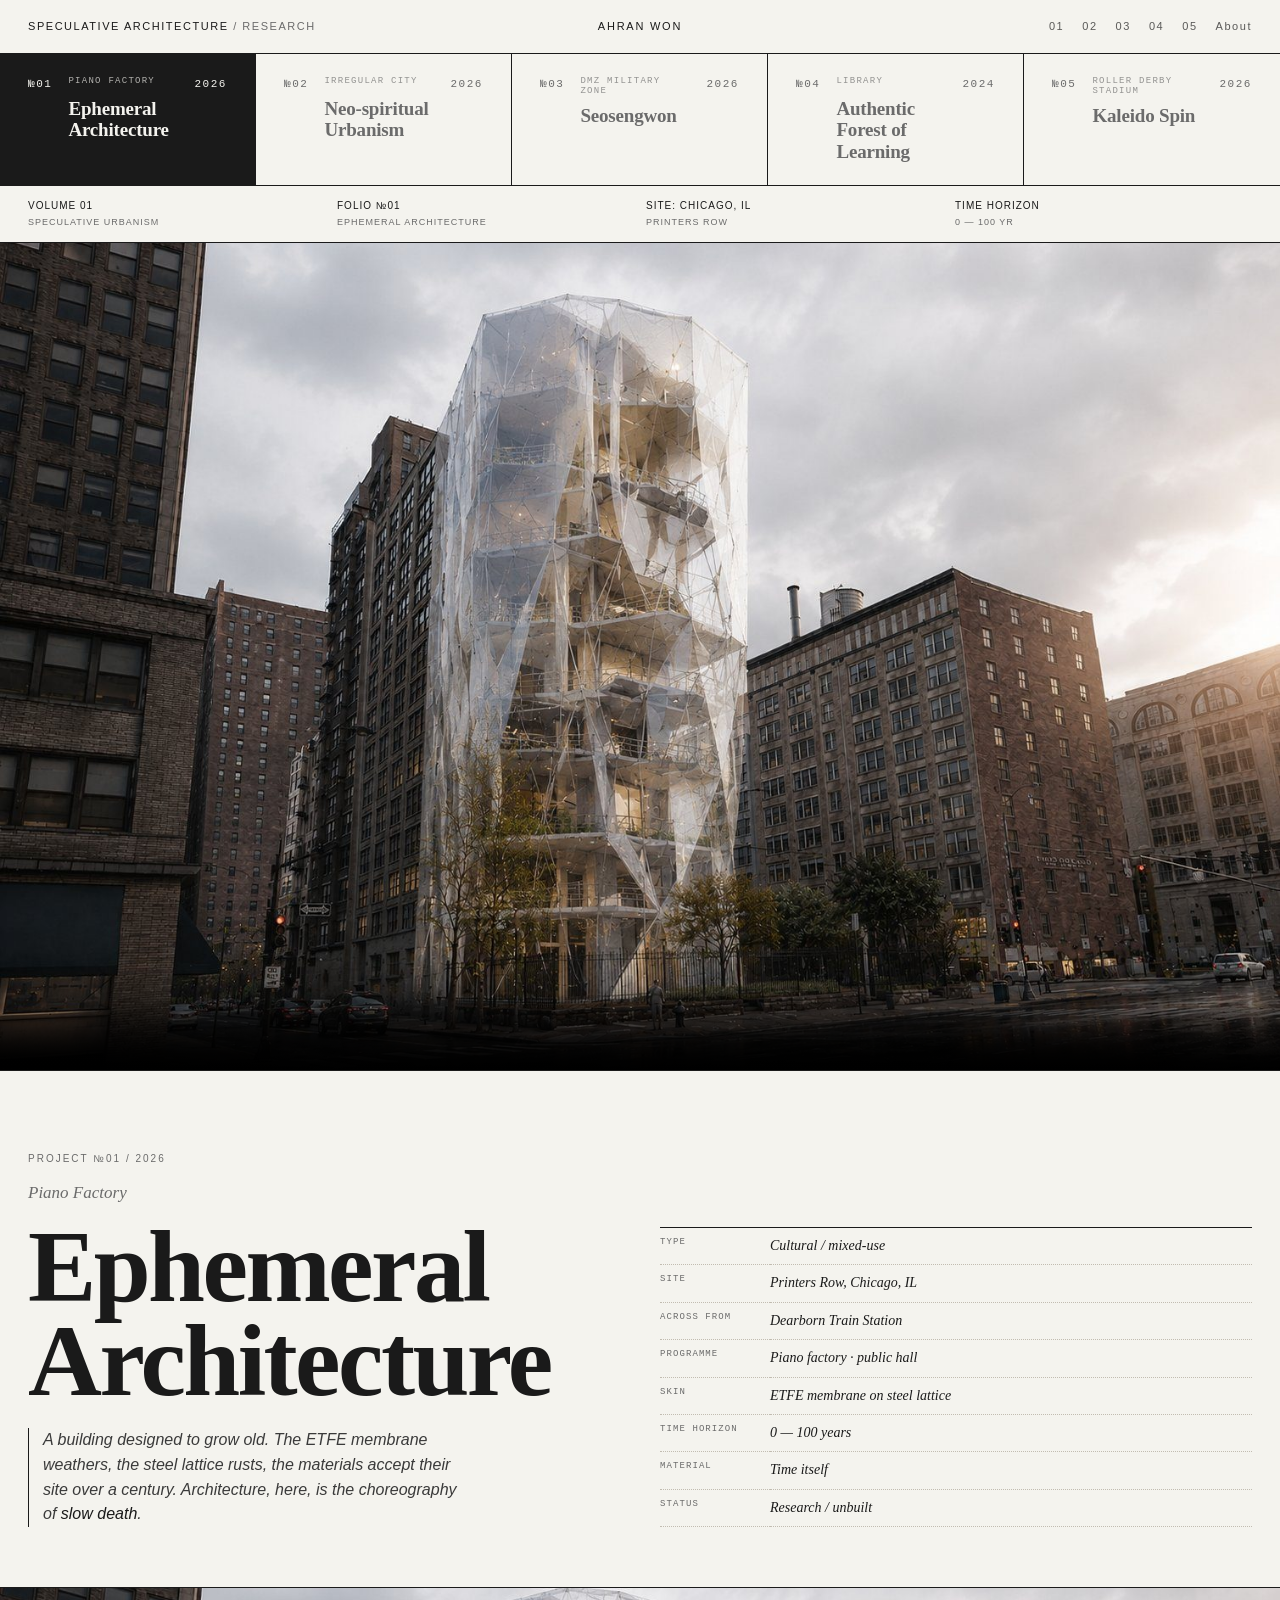
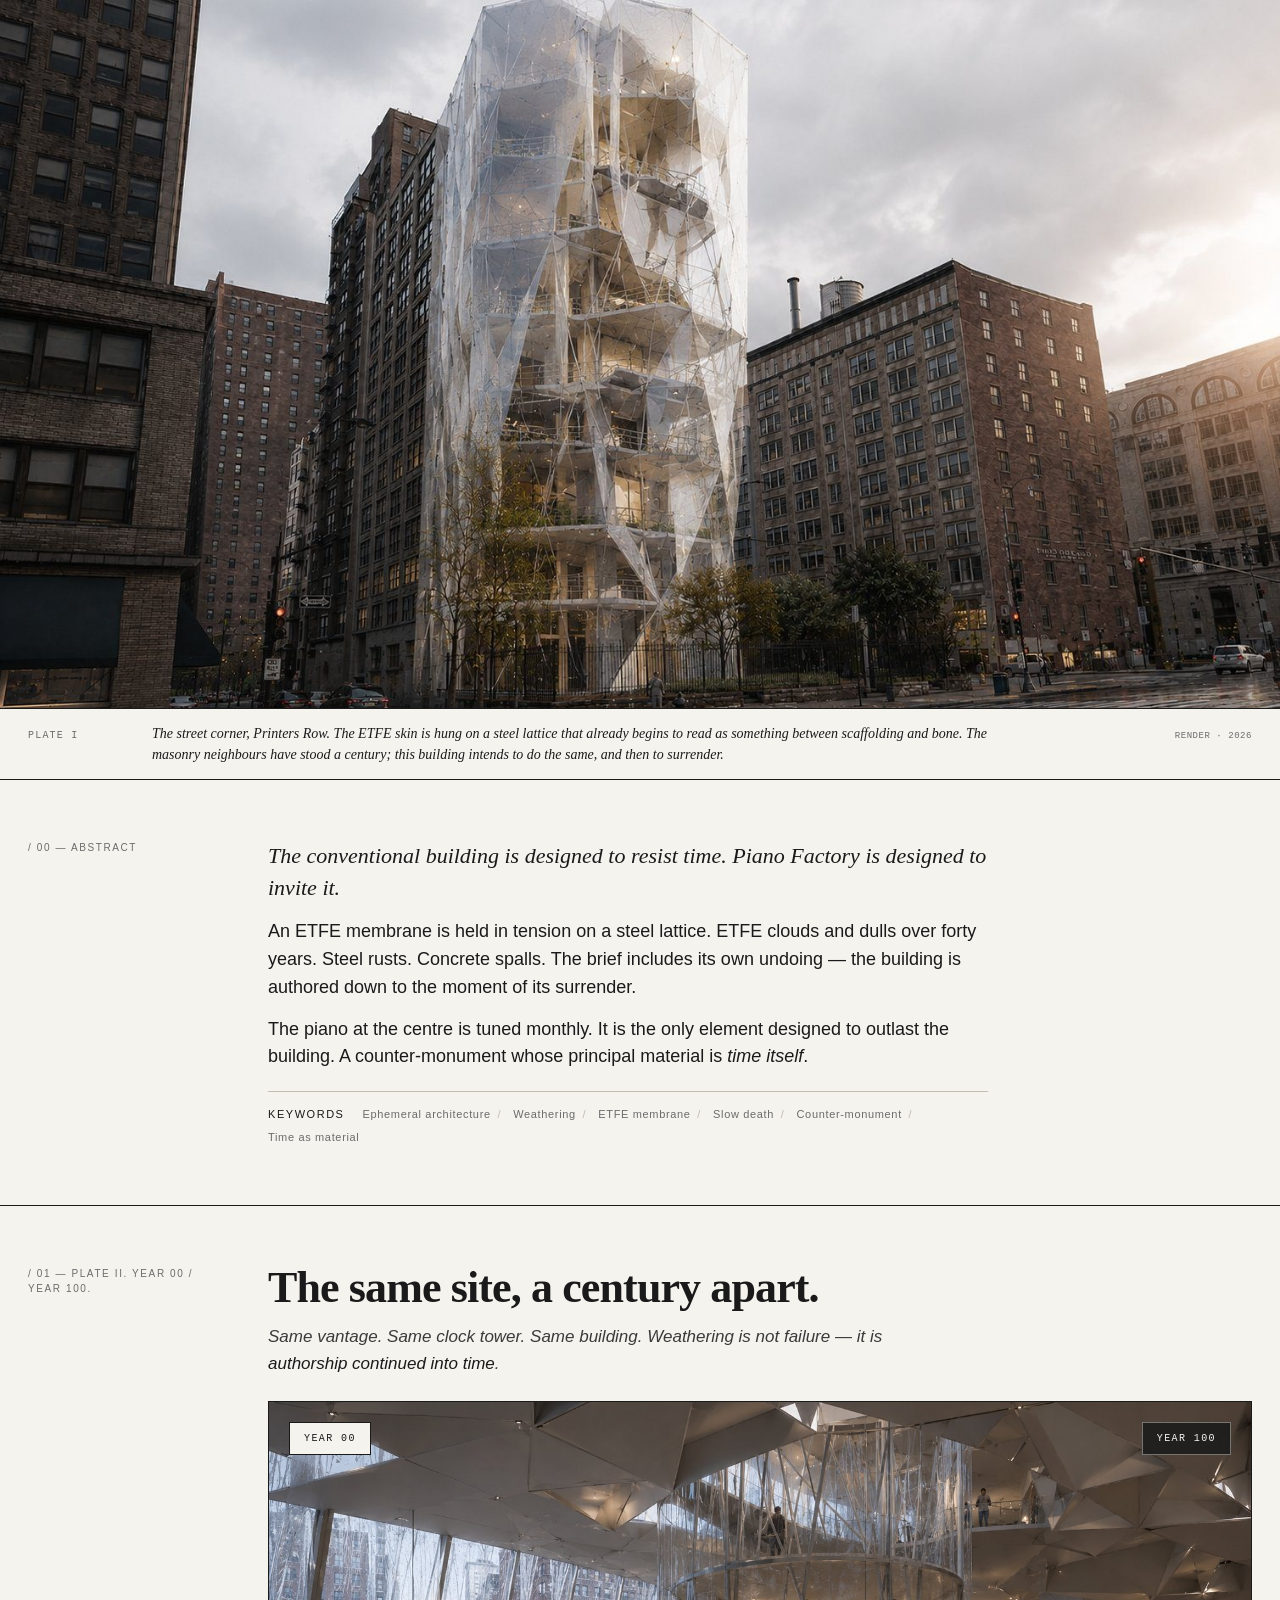
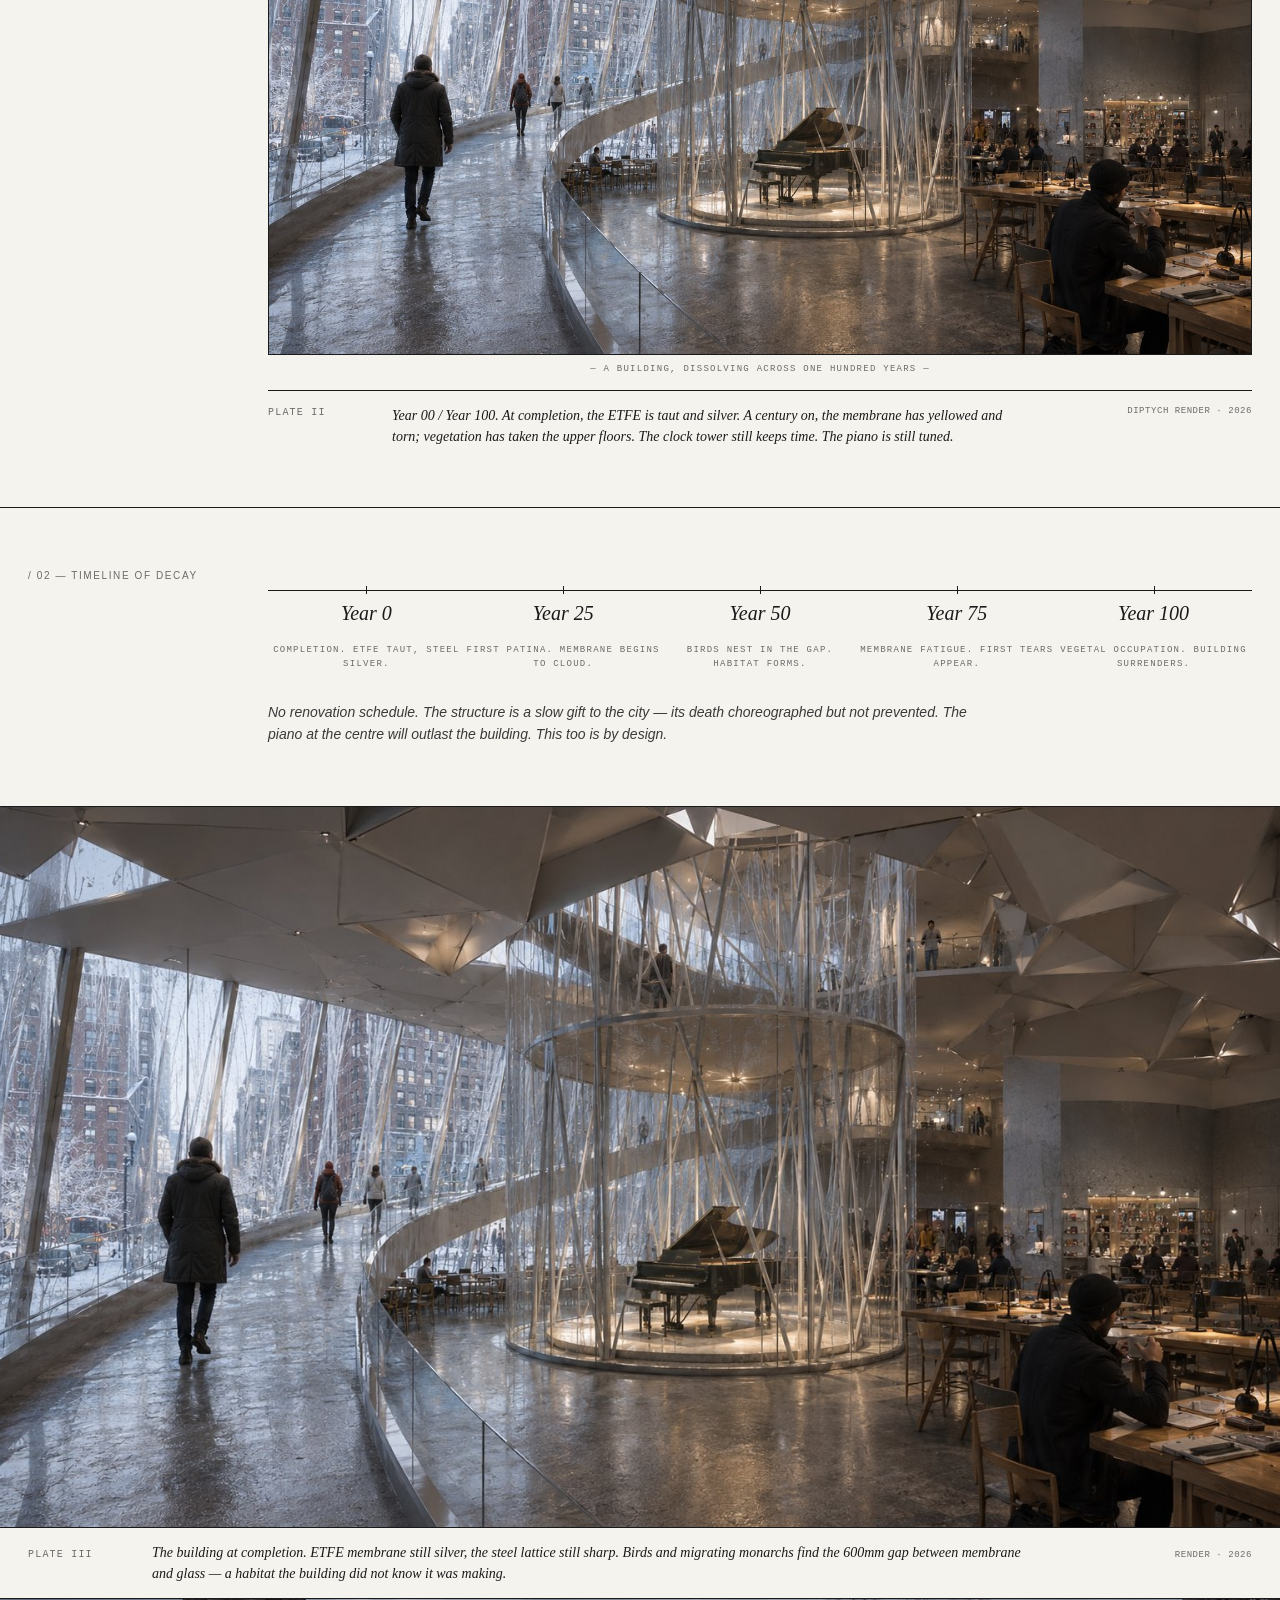
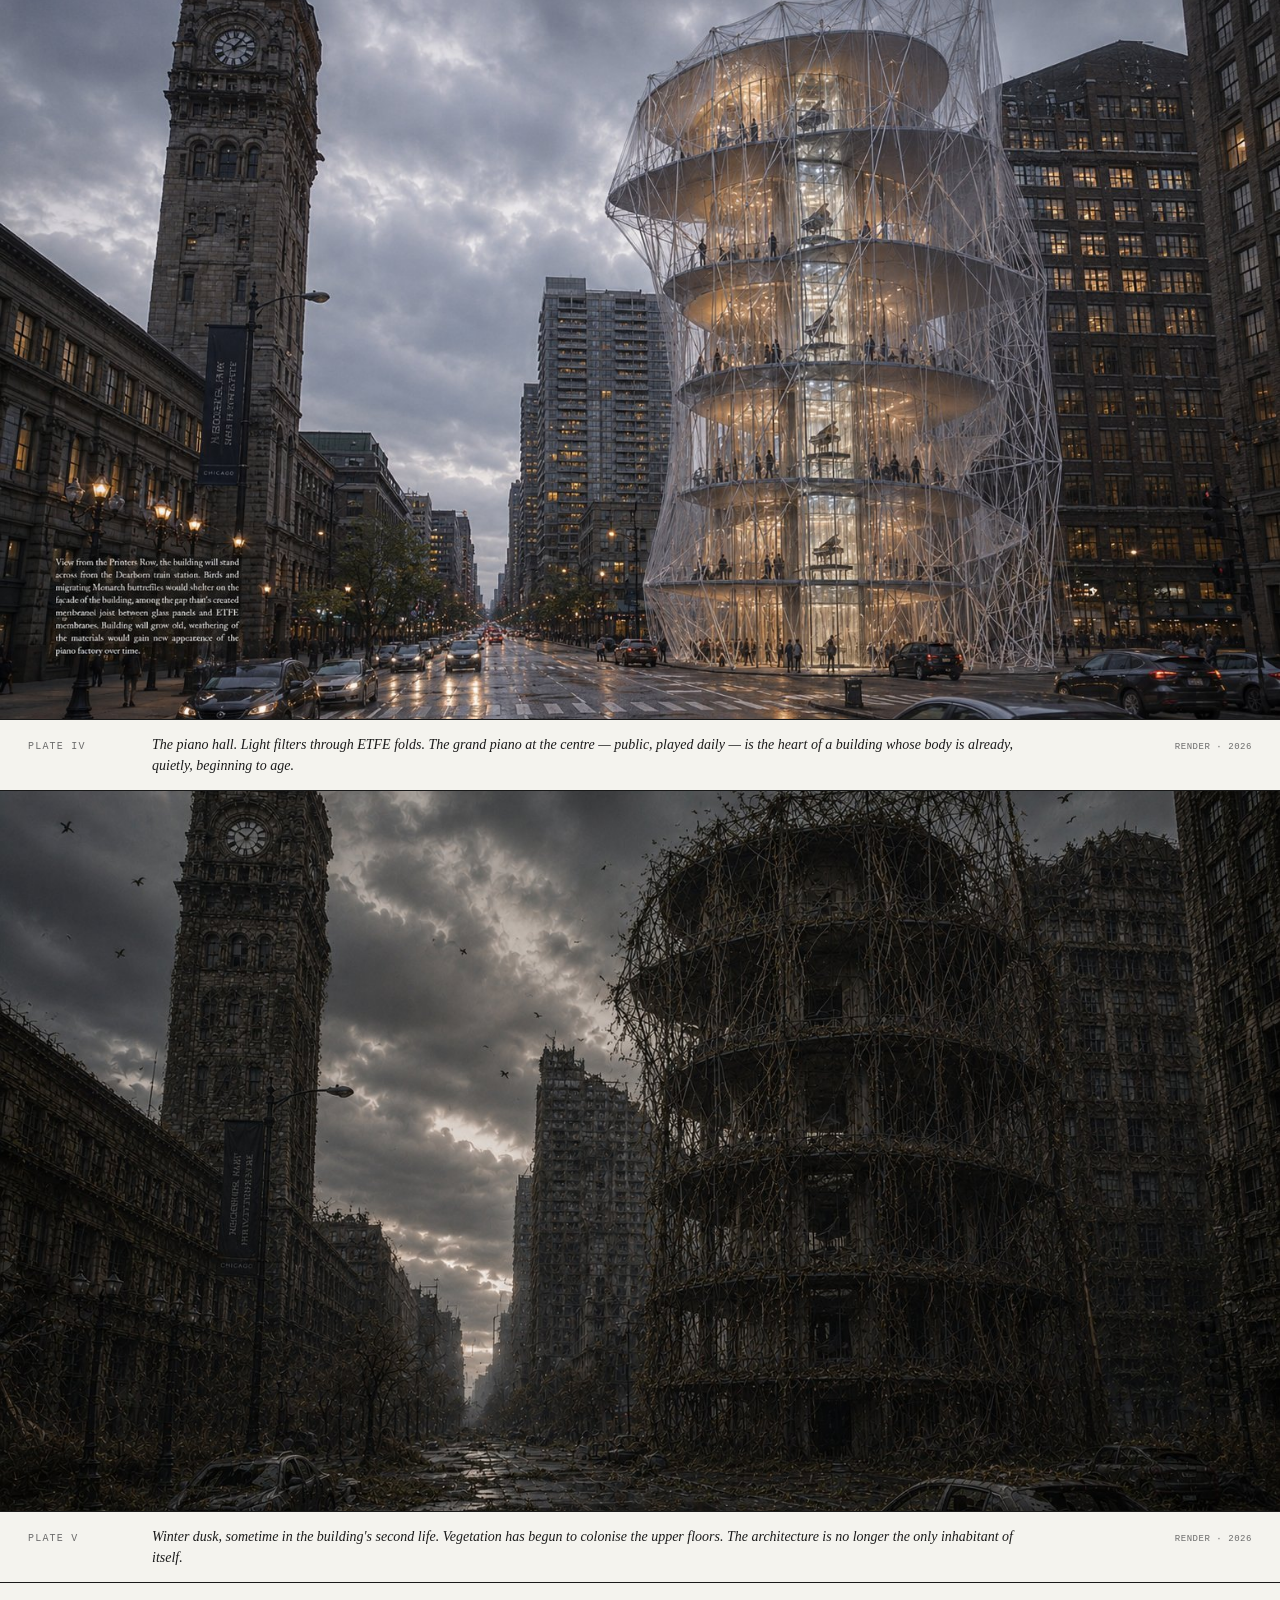
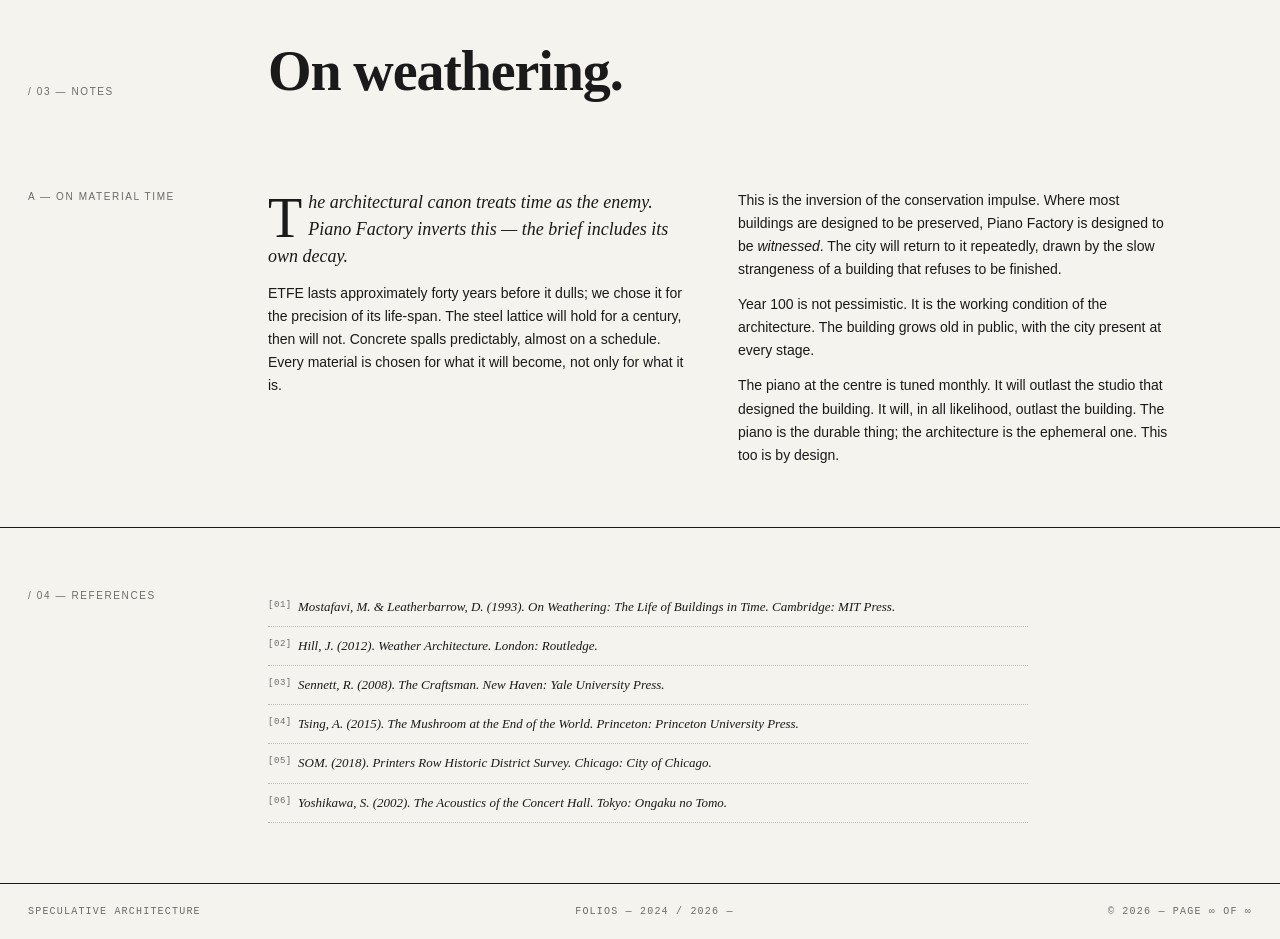
==== commit 91a5cb81: "Add files via upload" ====
--- a/index.html
+++ b/index.html
@@ -52,16 +52,16 @@
   <button type="button" class="tab is-active" role="tab" data-tab="0">
     <span class="tab__num">№01</span>
     <span class="tab__body">
-      <span class="tab__cat">Ephemeral Architecture</span>
-      <span class="tab__title">Piano Factory</span>
+      <span class="tab__cat">Piano Factory</span>
+      <span class="tab__title">Ephemeral Architecture</span>
     </span>
     <span class="tab__yr">2026</span>
   </button>
   <button type="button" class="tab" role="tab" data-tab="1">
     <span class="tab__num">№02</span>
     <span class="tab__body">
-      <span class="tab__cat">Neo-spiritual Urbanism</span>
-      <span class="tab__title">Irregular City</span>
+      <span class="tab__cat">Irregular City</span>
+      <span class="tab__title">Neo-spiritual Urbanism</span>
     </span>
     <span class="tab__yr">2026</span>
   </button>
@@ -77,7 +77,7 @@
     <span class="tab__num">№04</span>
     <span class="tab__body">
       <span class="tab__cat">Library</span>
-      <span class="tab__title">Authentic Forest</span>
+      <span class="tab__title">Authentic Forest of Learning</span>
     </span>
     <span class="tab__yr">2024</span>
   </button>
@@ -96,13 +96,13 @@
 
   <div class="banner">
     <span>Volume 01 <small>Speculative Urbanism</small></span>
-    <span>Folio №01 <small>Folded Geometry</small></span>
+    <span>Folio №01 <small>Ephemeral Architecture</small></span>
     <span>Site: Chicago, IL <small>Printers Row</small></span>
-    <span>Method <small>One vocabulary, refolded</small></span>
+    <span>Time horizon <small>0 — 100 yr</small></span>
   </div>
 
   <section class="reel" style="aspect-ratio: 1100 / 712;">
-    <video class="reel__video" data-reel="0" autoplay muted loop playsinline webkit-playsinline controls preload="auto" poster="assets/piano-02-dusk-md.jpg">
+    <video class="reel__video" data-reel="0" autoplay muted loop playsinline webkit-playsinline controls preload="auto" poster="assets/piano-05-street-md.jpg">
       <source src="assets/piano.mp4" type="video/mp4">
     </video>
     <div class="reel__overlay">
@@ -115,10 +115,9 @@
   <section class="hero">
     <div class="hero__main">
       <div class="meta">Project №01 / 2026</div>
-      <div class="cat">Architecture of Folded Geometry</div>
-      <h1 class="title">Piano Factory</h1>
-      <div class="subtitle">Ephemeral Architecture</div>
-      <p class="lede">A building whose exterior language is repeated within. ETFE folds become ceiling; the structural lattice becomes the geometry under which the piano sits. Inside and outside speak the same vocabulary.</p>
+      <div class="cat">Piano Factory</div>
+      <h1 class="title">Ephemeral Architecture</h1>
+      <p class="lede">A building designed to grow old. The ETFE membrane weathers, the steel lattice rusts, the materials accept their site over a century. Architecture, here, is the choreography of <em>slow death</em>.</p>
     </div>
     <div class="hero__data">
       <dl>
@@ -126,119 +125,129 @@
         <div><dt>Site</dt><dd>Printers Row, Chicago, IL</dd></div>
         <div><dt>Across from</dt><dd>Dearborn Train Station</dd></div>
         <div><dt>Programme</dt><dd>Piano factory · public hall</dd></div>
-        <div><dt>Skin</dt><dd>ETFE membrane / glass</dd></div>
-        <div><dt>Method</dt><dd>Geometry refolded</dd></div>
+        <div><dt>Skin</dt><dd>ETFE membrane on steel lattice</dd></div>
+        <div><dt>Time horizon</dt><dd>0 — 100 years</dd></div>
+        <div><dt>Material</dt><dd>Time itself</dd></div>
         <div><dt>Status</dt><dd>Research / unbuilt</dd></div>
       </dl>
     </div>
   </section>
 
+  <figure class="plate">
+    <img src="assets/piano-05-street-md.jpg" srcset="assets/piano-05-street-sm.jpg 1000w, assets/piano-05-street-md.jpg 1600w" sizes="100vw" alt="Plate I — the street corner">
+    <figcaption>
+      <span class="plate__num">Plate I</span>
+      <span class="plate__txt">The street corner, Printers Row. The ETFE skin is hung on a steel lattice that already begins to read as something between scaffolding and bone. The masonry neighbours have stood a century; this building intends to do the same, and then to surrender.</span>
+      <span class="plate__meta">Render · 2026</span>
+    </figcaption>
+  </figure>
+
+  <section class="abstract">
+    <div class="aside">/ 00 — Abstract</div>
+    <div class="abstract__body">
+      <p>The conventional building is designed to resist time. Piano Factory is designed to <em>invite</em> it.</p>
+      <p>An ETFE membrane is held in tension on a steel lattice. ETFE clouds and dulls over forty years. Steel rusts. Concrete spalls. The brief includes its own undoing — the building is authored down to the moment of its surrender.</p>
+      <p>The piano at the centre is tuned monthly. It is the only element designed to outlast the building. A counter-monument whose principal material is <em>time itself</em>.</p>
+      <div class="keys">
+        <strong>Keywords</strong>
+        <span>Ephemeral architecture</span>
+        <span>Weathering</span>
+        <span>ETFE membrane</span>
+        <span>Slow death</span>
+        <span>Counter-monument</span>
+        <span>Time as material</span>
+      </div>
+    </div>
+  </section>
+
   <section class="ba">
-    <div class="aside">/ 01 — Plate I. Before / after.</div>
+    <div class="aside">/ 01 — Plate II. Year 00 / Year 100.</div>
     <div class="ba__body">
       <header class="ba__intro">
-        <h3>From the outside <em>inwards.</em></h3>
-        <p>The exterior language repeats itself within. The ETFE folds become ceiling, the membrane becomes wall, the structural lattice becomes the geometry under which the piano sits. Inside and outside speak the same vocabulary.</p>
+        <h3>The same site, a century apart.</h3>
+        <p>Same vantage. Same clock tower. Same building. Weathering is not failure — it is <em>authorship continued into time</em>.</p>
       </header>
 
       <div class="dissolve" data-dissolve>
-        <div class="dissolve__layer dissolve__layer--a"><img src="assets/piano-02-dusk-md.jpg" srcset="assets/piano-02-dusk-sm.jpg 1200w, assets/piano-02-dusk-md.jpg 1800w" sizes="(max-width: 720px) 100vw, (max-width: 1200px) 100vw, 100vw" alt="Exterior — the building as seen from the street"></div>
-        <div class="dissolve__layer dissolve__layer--b"><img src="assets/piano-03-interior-md.jpg" srcset="assets/piano-03-interior-sm.jpg 1200w, assets/piano-03-interior-md.jpg 1800w" sizes="(max-width: 720px) 100vw, (max-width: 1200px) 100vw, 100vw" alt="Interior — the same language, refolded"></div>
-        <span class="dissolve__tag dissolve__tag--a">Exterior</span>
-        <span class="dissolve__tag dissolve__tag--b">Interior</span>
-      </div>
-      <div class="ba__hint">— the exterior language refolded as interior —</div>
+        <div class="dissolve__layer dissolve__layer--a"><img src="assets/piano-02-dusk-md.jpg" srcset="assets/piano-02-dusk-sm.jpg 1000w, assets/piano-02-dusk-md.jpg 1600w" sizes="100vw" alt="Year 00 — newly completed"></div>
+        <div class="dissolve__layer dissolve__layer--b"><img src="assets/piano-01-ruin-md.jpg" srcset="assets/piano-01-ruin-sm.jpg 1000w, assets/piano-01-ruin-md.jpg 1600w" sizes="100vw" alt="Year 100 — surrendered to time"></div>
+        <span class="dissolve__tag dissolve__tag--a">Year 00</span>
+        <span class="dissolve__tag dissolve__tag--b">Year 100</span>
+      </div>
+      <div class="ba__hint">— a building, dissolving across one hundred years —</div>
 
       <div class="ba__cap">
-        <span class="plate__num">Plate I</span>
-        <span class="plate__txt">Exterior / Interior. The crystalline envelope refolds itself inside the building. What is read as façade from the street becomes shelter from within — a single geometric idea inhabited at two scales.</span>
+        <span class="plate__num">Plate II</span>
+        <span class="plate__txt">Year 00 / Year 100. At completion, the ETFE is taut and silver. A century on, the membrane has yellowed and torn; vegetation has taken the upper floors. The clock tower still keeps time. The piano is still tuned.</span>
         <span class="plate__meta">Diptych render · 2026</span>
       </div>
     </div>
   </section>
 
-  <section class="abstract">
-    <div class="aside">/ 02 — Abstract</div>
-    <div class="abstract__body">
-      <p>The conventional building speaks one language outside, another within. Piano Factory refuses the division.</p>
-      <p>An outer skin of ETFE membranes is held in tension between glass panels by a lattice of thin steel members. The same lattice — the same folds, the same geometry — is then carried inward to become the ceiling above the piano hall. The wall is the ceiling is the structure. The reader at the centre is inside the same idea they read from the street.</p>
-      <p>A building of <em>one vocabulary</em>, spoken at two scales.</p>
-      <div class="keys">
-        <strong>Keywords</strong>
-        <span>Folded geometry</span>
-        <span>ETFE membrane</span>
-        <span>Inside / outside</span>
-        <span>Structural repetition</span>
-        <span>Public concert hall</span>
-        <span>One vocabulary</span>
-      </div>
-    </div>
-  </section>
-
   <section class="timeline">
-    <div class="aside">/ 03 — Spatial sequence</div>
+    <div class="aside">/ 02 — Timeline of decay</div>
     <div>
       <ol class="timeline__list">
-        <li><strong>Street</strong><span>Façade as fold</span></li>
-        <li><strong>Threshold</strong><span>Membrane held in tension</span></li>
-        <li><strong>Lobby</strong><span>Glass meets ETFE</span></li>
-        <li><strong>Hall</strong><span>Lattice as ceiling</span></li>
-        <li><strong>Piano</strong><span>Inside the same geometry</span></li>
+        <li><strong>Year 0</strong><span>Completion. ETFE taut, steel silver.</span></li>
+        <li><strong>Year 25</strong><span>First patina. Membrane begins to cloud.</span></li>
+        <li><strong>Year 50</strong><span>Birds nest in the gap. Habitat forms.</span></li>
+        <li><strong>Year 75</strong><span>Membrane fatigue. First tears appear.</span></li>
+        <li><strong>Year 100</strong><span>Vegetal occupation. Building surrenders.</span></li>
       </ol>
-      <p class="timeline__copy">The visitor moves from the sidewalk to the instrument without leaving the building's geometry. The same fold is encountered at five scales: as silhouette, as edge, as window, as ceiling, as the room around the piano.</p>
-    </div>
-  </section>
-
-  <figure class="plate">
-    <img src="assets/piano-02-dusk-md.jpg" srcset="assets/piano-02-dusk-sm.jpg 1200w, assets/piano-02-dusk-md.jpg 1800w" sizes="(max-width: 720px) 100vw, (max-width: 1200px) 100vw, 100vw" alt="Plate II">
-    <figcaption>
-      <span class="plate__num">Plate II</span>
-      <span class="plate__txt">From the street. The ETFE skin folds along the lattice — the same lattice that, indoors, becomes ceiling. Birds and migrating monarchs shelter in the gap between the layers.</span>
-      <span class="plate__meta">Render · 2026</span>
-    </figcaption>
-  </figure>
-
-  <figure class="plate">
-    <img src="assets/piano-03-interior-md.jpg" srcset="assets/piano-03-interior-sm.jpg 1200w, assets/piano-03-interior-md.jpg 1800w" sizes="(max-width: 720px) 100vw, (max-width: 1200px) 100vw, 100vw" alt="Plate III">
+      <p class="timeline__copy">No renovation schedule. The structure is a slow gift to the city — its death choreographed but not prevented. The piano at the centre will outlast the building. This too is by design.</p>
+    </div>
+  </section>
+
+  <figure class="plate">
+    <img src="assets/piano-02-dusk-md.jpg" srcset="assets/piano-02-dusk-sm.jpg 1000w, assets/piano-02-dusk-md.jpg 1600w" sizes="100vw" alt="Plate III — newly completed, Printers Row">
     <figcaption>
       <span class="plate__num">Plate III</span>
-      <span class="plate__txt">Inside the same fold. The ceiling repeats the exterior. The piano sits beneath a roof that is structurally and visually identical to the façade that brought the visitor here.</span>
-      <span class="plate__meta">Render · 2026</span>
-    </figcaption>
-  </figure>
-
-  <figure class="plate">
-    <img src="assets/piano-04-snow-md.jpg" srcset="assets/piano-04-snow-sm.jpg 1200w, assets/piano-04-snow-md.jpg 1800w" sizes="(max-width: 720px) 100vw, (max-width: 1200px) 100vw, 100vw" alt="Plate IV">
+      <span class="plate__txt">The building at completion. ETFE membrane still silver, the steel lattice still sharp. Birds and migrating monarchs find the 600mm gap between membrane and glass — a habitat the building did not know it was making.</span>
+      <span class="plate__meta">Render · 2026</span>
+    </figcaption>
+  </figure>
+
+  <figure class="plate">
+    <img src="assets/piano-03-interior-md.jpg" srcset="assets/piano-03-interior-sm.jpg 1000w, assets/piano-03-interior-md.jpg 1600w" sizes="100vw" alt="Plate IV — interior, the piano hall">
     <figcaption>
       <span class="plate__num">Plate IV</span>
-      <span class="plate__txt">The corner at dusk. The interior is read from outside through the membrane. The exterior is read from inside through the same surface. A building made of one geometry, twice inhabited.</span>
+      <span class="plate__txt">The piano hall. Light filters through ETFE folds. The grand piano at the centre — public, played daily — is the heart of a building whose body is already, quietly, beginning to age.</span>
+      <span class="plate__meta">Render · 2026</span>
+    </figcaption>
+  </figure>
+
+  <figure class="plate">
+    <img src="assets/piano-04-snow-md.jpg" srcset="assets/piano-04-snow-sm.jpg 1000w, assets/piano-04-snow-md.jpg 1600w" sizes="100vw" alt="Plate V — winter dusk, vegetation arriving">
+    <figcaption>
+      <span class="plate__num">Plate V</span>
+      <span class="plate__txt">Winter dusk, sometime in the building's second life. Vegetation has begun to colonise the upper floors. The architecture is no longer the only inhabitant of itself.</span>
       <span class="plate__meta">Render · 2026</span>
     </figcaption>
   </figure>
 
   <header class="shead">
-    <div class="aside">/ 04 — Notes</div>
-    <h2>On <em>folding.</em></h2>
+    <div class="aside">/ 03 — Notes</div>
+    <h2>On weathering.</h2>
   </header>
 
   <section class="notes">
-    <div class="aside">A — On one vocabulary</div>
+    <div class="aside">A — On material time</div>
     <div class="notes__body">
-      <p class="lead">Most buildings are bilingual: a public language outside, a private one within. The exterior is composed for the city; the interior is composed for the occupant. The two rarely speak to each other.</p>
-      <p>Piano Factory begins from the refusal of this division. The premise is that a building should speak one vocabulary, and that the experience of moving from outside to inside should not be a translation but a continuation. The visitor does not enter a different building. They enter the same building, from a different position.</p>
-      <p>The ETFE membrane is the carrier of this idea. Its folds are calibrated to a single structural logic — a steel lattice held in tension at the perimeter. That lattice does not stop at the façade. It continues inward, drops as the ceiling above the piano hall, then turns again to compose the soffit of the upper reading floor.</p>
-      <p>The fold is read at five scales: as silhouette from the avenue; as edge against the sky; as window at the threshold; as ceiling in the hall; as the immediate roof above the instrument. The visitor walks into the geometry they were already looking at.</p>
-      <p>This is not a virtuoso gesture. It is a discipline. Once the lattice is set, every interior surface follows. Every detail — handrail, balustrade, lighting bracket — is derived from the same fold. The building authors itself.</p>
+      <p class="lead">The architectural canon treats time as the enemy. Piano Factory inverts this — the brief includes its own decay.</p>
+      <p>ETFE lasts approximately forty years before it dulls; we chose it for the precision of its life-span. The steel lattice will hold for a century, then will not. Concrete spalls predictably, almost on a schedule. Every material is chosen for what it will become, not only for what it is.</p>
+      <p>This is the inversion of the conservation impulse. Where most buildings are designed to be preserved, Piano Factory is designed to be <em>witnessed</em>. The city will return to it repeatedly, drawn by the slow strangeness of a building that refuses to be finished.</p>
+      <p>Year 100 is not pessimistic. It is the working condition of the architecture. The building grows old in public, with the city present at every stage.</p>
+      <p>The piano at the centre is tuned monthly. It will outlast the studio that designed the building. It will, in all likelihood, outlast the building. The piano is the durable thing; the architecture is the ephemeral one. This too is by design.</p>
     </div>
   </section>
 
   <section class="bib">
-    <div class="aside">/ 05 — References</div>
+    <div class="aside">/ 04 — References</div>
     <ol>
-      <li>Eisenman, P. (1999). Diagram Diaries. New York: Universe.</li>
-      <li>Moussavi, F. (2009). The Function of Form. Cambridge: Harvard GSD / Actar.</li>
-      <li>Lynn, G. (1999). Folding in Architecture. London: Wiley-Academy.</li>
-      <li>Ito, T. (2009). Tarzans in the Media Forest. London: Architectural Association.</li>
+      <li>Mostafavi, M. &amp; Leatherbarrow, D. (1993). On Weathering: The Life of Buildings in Time. Cambridge: MIT Press.</li>
+      <li>Hill, J. (2012). Weather Architecture. London: Routledge.</li>
+      <li>Sennett, R. (2008). The Craftsman. New Haven: Yale University Press.</li>
+      <li>Tsing, A. (2015). The Mushroom at the End of the World. Princeton: Princeton University Press.</li>
       <li>SOM. (2018). Printers Row Historic District Survey. Chicago: City of Chicago.</li>
       <li>Yoshikawa, S. (2002). The Acoustics of the Concert Hall. Tokyo: Ongaku no Tomo.</li>
     </ol>
@@ -270,10 +279,8 @@
   <section class="hero">
     <div class="hero__main">
       <div class="meta">Project №02 / 2026</div>
-      <div class="cat">Speculative Masterplan</div>
-      <h1 class="title">Irregular City</h1>
-      <div class="subtitle">Neo-spiritual Urbanism</div>
-      <p class="lede">A speculative masterplan. The city as a translucent organism, bound by a single hydrological cycle.</p>
+      <div class="cat">Irregular City</div>
+      <h1 class="title">Neo-spiritual Urbanism</h1>      <p class="lede">A speculative masterplan. The city as a translucent organism, bound by a single hydrological cycle.</p>
     </div>
     <div class="hero__data">
       <dl>
@@ -409,11 +416,9 @@
   <section class="hero">
     <div class="hero__main">
       <div class="meta">Project №03 / 2026</div>
-      <div class="cat">Landscape / Demilitarisation</div>
+      <div class="cat">DMZ Military Zone</div>
       <div class="ko">서생원 鼠生員</div>
-      <h1 class="title">Seosengwon</h1>
-      <div class="subtitle">DMZ Military Zone</div>
-      <p class="lede">A protocol for clearing the Korean DMZ. The work renames the African pouched rat <em>Seosengwon</em> — the honourable rat of Korean folk painting — and gives it a new occupation: peace.</p>
+      <h1 class="title">Seosengwon</h1>      <p class="lede">A protocol for clearing the Korean DMZ. The work renames the African pouched rat <em>Seosengwon</em> — the honourable rat of Korean folk painting — and gives it a new occupation: peace.</p>
     </div>
     <div class="hero__data">
       <dl>
@@ -662,10 +667,8 @@
   <section class="hero">
     <div class="hero__main">
       <div class="meta">Project №04 / 2024</div>
-      <div class="cat">Library / Civic — Columns Instead of Walls</div>
-      <h1 class="title">Authentic Forest of Learning</h1>
-      <div class="subtitle">Library</div>
-      <p class="lede">A library without walls. Organic concrete columns stand in for tree trunks. The floor itself is a bookshelf — readers settle into it the way one settles into the forest floor.</p>
+      <div class="cat">Library</div>
+      <h1 class="title">Authentic Forest of Learning</h1>      <p class="lede">A library without walls. Organic concrete columns stand in for tree trunks. The floor itself is a bookshelf — readers settle into it the way one settles into the forest floor.</p>
     </div>
     <div class="hero__data">
       <dl>
@@ -681,9 +684,18 @@
   </section>
 
   <figure class="plate">
-    <img src="assets/forest-01-reading-md.jpg" srcset="assets/forest-01-reading-sm.jpg 1200w, assets/forest-01-reading-md.jpg 1800w" sizes="(max-width: 720px) 100vw, (max-width: 1200px) 100vw, 100vw" alt="Plate I — the reading floor">
+    <img src="assets/forest-00-chinatown-md.jpg" srcset="assets/forest-00-chinatown-sm.jpg 1000w, assets/forest-00-chinatown-md.jpg 1600w" sizes="100vw" alt="Plate I — Chinatown, at dusk">
     <figcaption>
       <span class="plate__num">Plate I</span>
+      <span class="plate__txt">The library at dusk, on the corner of S. Archer and S. Wentworth. A column forest stands between the Chinatown gate and the Sears Tower skyline. The classical Confucian inscription — <em>知之者不如好之者, 好之者不如樂之者</em> ("The one who knows is not equal to the one who loves; the one who loves is not equal to the one who finds joy") — anchors the new civic ground.</span>
+      <span class="plate__meta">Render · 2024</span>
+    </figcaption>
+  </figure>
+
+  <figure class="plate">
+    <img src="assets/forest-01-reading-md.jpg" srcset="assets/forest-01-reading-sm.jpg 1000w, assets/forest-01-reading-md.jpg 1600w" sizes="100vw" alt="Plate II — the reading floor">
+    <figcaption>
+      <span class="plate__num">Plate II</span>
       <span class="plate__txt">A child reads against the base of a column. The curved floor-bookshelf — a piece of architecture made for sitting, not standing.</span>
       <span class="plate__meta">Render · 2024</span>
     </figcaption>
@@ -708,36 +720,36 @@
   </section>
 
   <figure class="plate">
-    <img src="assets/forest-02-interior-md.jpg" srcset="assets/forest-02-interior-sm.jpg 1200w, assets/forest-02-interior-md.jpg 1800w" sizes="(max-width: 720px) 100vw, (max-width: 1200px) 100vw, 100vw" alt="Plate II — the community lounge">
-    <figcaption>
-      <span class="plate__num">Plate II</span>
+    <img src="assets/forest-02-interior-md.jpg" srcset="assets/forest-02-interior-sm.jpg 1000w, assets/forest-02-interior-md.jpg 1600w" sizes="100vw" alt="Plate III — the community lounge">
+    <figcaption>
+      <span class="plate__num">Plate III</span>
       <span class="plate__txt">The community lounge. Columns thin out, the floor opens up. Reading is no longer private — it is shared, overheard, watched.</span>
       <span class="plate__meta">Render · 2024</span>
     </figcaption>
   </figure>
 
   <figure class="plate plate--portrait">
-    <img src="assets/forest-04-axon-md.jpg" srcset="assets/forest-04-axon-sm.jpg 1200w, assets/forest-04-axon-md.jpg 1800w" sizes="100vw" alt="Plate III — exploded axonometric">
-    <figcaption>
-      <span class="plate__num">Plate III</span>
+    <img src="assets/forest-04-axon-md.jpg" srcset="assets/forest-04-axon-sm.jpg 1000w, assets/forest-04-axon-md.jpg 1600w" sizes="100vw" alt="Plate IV — exploded axonometric">
+    <figcaption>
+      <span class="plate__num">Plate IV</span>
       <span class="plate__txt">Exploded axonometric. The building is read in five strata: daylight openings, beams, the column lattice, the upper reading floor, and the ground entrance. Solar geometry from 25° winter low to 73° summer noon is plotted at the top.</span>
       <span class="plate__meta">Studio drawing · 2024</span>
     </figcaption>
   </figure>
 
   <figure class="plate plate--plan">
-    <img src="assets/forest-05-plan-md.jpg" srcset="assets/forest-05-plan-sm.jpg 1200w, assets/forest-05-plan-md.jpg 1800w" sizes="100vw" alt="Plate IV — 1st and 2nd floor plans">
-    <figcaption>
-      <span class="plate__num">Plate IV</span>
+    <img src="assets/forest-05-plan-md.jpg" srcset="assets/forest-05-plan-sm.jpg 1000w, assets/forest-05-plan-md.jpg 1600w" sizes="100vw" alt="Plate V — 1st and 2nd floor plans">
+    <figcaption>
+      <span class="plate__num">Plate V</span>
       <span class="plate__txt">Floor plans, 1F and 2F. The plan follows the sidewalk curve at the corner of S. Archer and S. Wentworth — a fan-shaped footprint opening toward two streets. Thirteen zones: lobby, sunken gathering, open lounge, work, social, quiet lounge, reading nooks, terrace.</span>
       <span class="plate__meta">Drawing · 2024</span>
     </figcaption>
   </figure>
 
   <figure class="plate">
-    <img src="assets/forest-06-interior-md.jpg" srcset="assets/forest-06-interior-sm.jpg 1200w, assets/forest-06-interior-md.jpg 1800w" sizes="100vw" alt="Plate V — column meeting slab">
-    <figcaption>
-      <span class="plate__num">Plate V</span>
+    <img src="assets/forest-06-interior-md.jpg" srcset="assets/forest-06-interior-sm.jpg 1000w, assets/forest-06-interior-md.jpg 1600w" sizes="100vw" alt="Plate VI — column meeting slab">
+    <figcaption>
+      <span class="plate__num">Plate VI</span>
       <span class="plate__txt">Column meeting slab. Where the tree-trunk concrete columns flare outward to receive the upper floor — a detail repeated dozens of times across the plan, never quite identical.</span>
       <span class="plate__meta">Render · 2024</span>
     </figcaption>
@@ -793,10 +805,8 @@
   <section class="hero">
     <div class="hero__main">
       <div class="meta">Project №05 / 2026</div>
-      <div class="cat">Sport / Spectacle — Kaleidoscope Roof</div>
-      <h1 class="title">Kaleido Spin</h1>
-      <div class="subtitle">Roller Derby Stadium</div>
-      <p class="lede">A dual-track venue for the fastest contact sport on wheels. An ETFE membrane is folded into thousands of facets — read from beneath, it spins. The roof is a <em>kaleidoscope</em> in geometric form.</p>
+      <div class="cat">Roller Derby Stadium</div>
+      <h1 class="title">Kaleido Spin</h1>      <p class="lede">A dual-track venue for the fastest contact sport on wheels. An ETFE membrane is folded into thousands of facets — read from beneath, it spins. The roof is a <em>kaleidoscope</em> in geometric form.</p>
     </div>
     <div class="hero__data">
       <dl>
--- a/styles.css
+++ b/styles.css
@@ -145,9 +145,26 @@
   color: var(--bg);
 }
 .tab__num { font-family: var(--mono); font-size: 11px; letter-spacing: 0.14em; text-transform: uppercase; }
-.tab__body { display: flex; flex-direction: column; gap: 2px; line-height: 1.2; }
-.tab__cat { font-family: var(--mono); font-size: 9px; letter-spacing: 0.14em; text-transform: uppercase; opacity: 0.7; }
-.tab__title { font-family: var(--serif); font-size: 18px; font-weight: 900; letter-spacing: -0.01em; }
+.tab__body { 
+  display: flex; 
+  flex-direction: column; 
+  gap: 6px; 
+  line-height: 1.2;
+}
+.tab__cat { 
+  font-family: var(--mono); 
+  font-size: 9px; 
+  letter-spacing: 0.14em; 
+  text-transform: uppercase; 
+  opacity: 0.7; 
+  min-height: 12px;
+}
+.tab__title { 
+  font-family: var(--serif); 
+  font-size: 18px; 
+  font-weight: 900; 
+  letter-spacing: -0.01em; 
+}
 .tab__title em { font-style: italic; font-weight: 900; }
 .tab__yr { display: none; }
 
@@ -161,10 +178,12 @@
     padding: 18px var(--pad);
     border-bottom: 1px solid var(--ink);
     border-right: 1px solid var(--ink);
+    align-items: start;
   }
   .tab:nth-child(2n) { border-right: none; }
   .tab:nth-last-child(-n+2) { border-bottom: none; }
   .tab__title { font-size: 20px; }
+  .tab__cat { min-height: 14px; }
   .tab__yr { display: block; font-family: var(--mono); font-size: 11px; letter-spacing: 0.14em; text-transform: uppercase; }
 }
 
@@ -176,9 +195,11 @@
     border-bottom: none !important;
     border-right: 1px solid var(--ink) !important;
     padding: 22px var(--pad);
+    align-items: start;
   }
   .tab:last-child { border-right: none !important; }
-  .tab__title { font-size: 20px; }
+  .tab__title { font-size: 19px; line-height: 1.15; }
+  .tab__body { gap: 8px; }
 }
 
 /* ── Folio container ──────────────────────────────────────── */
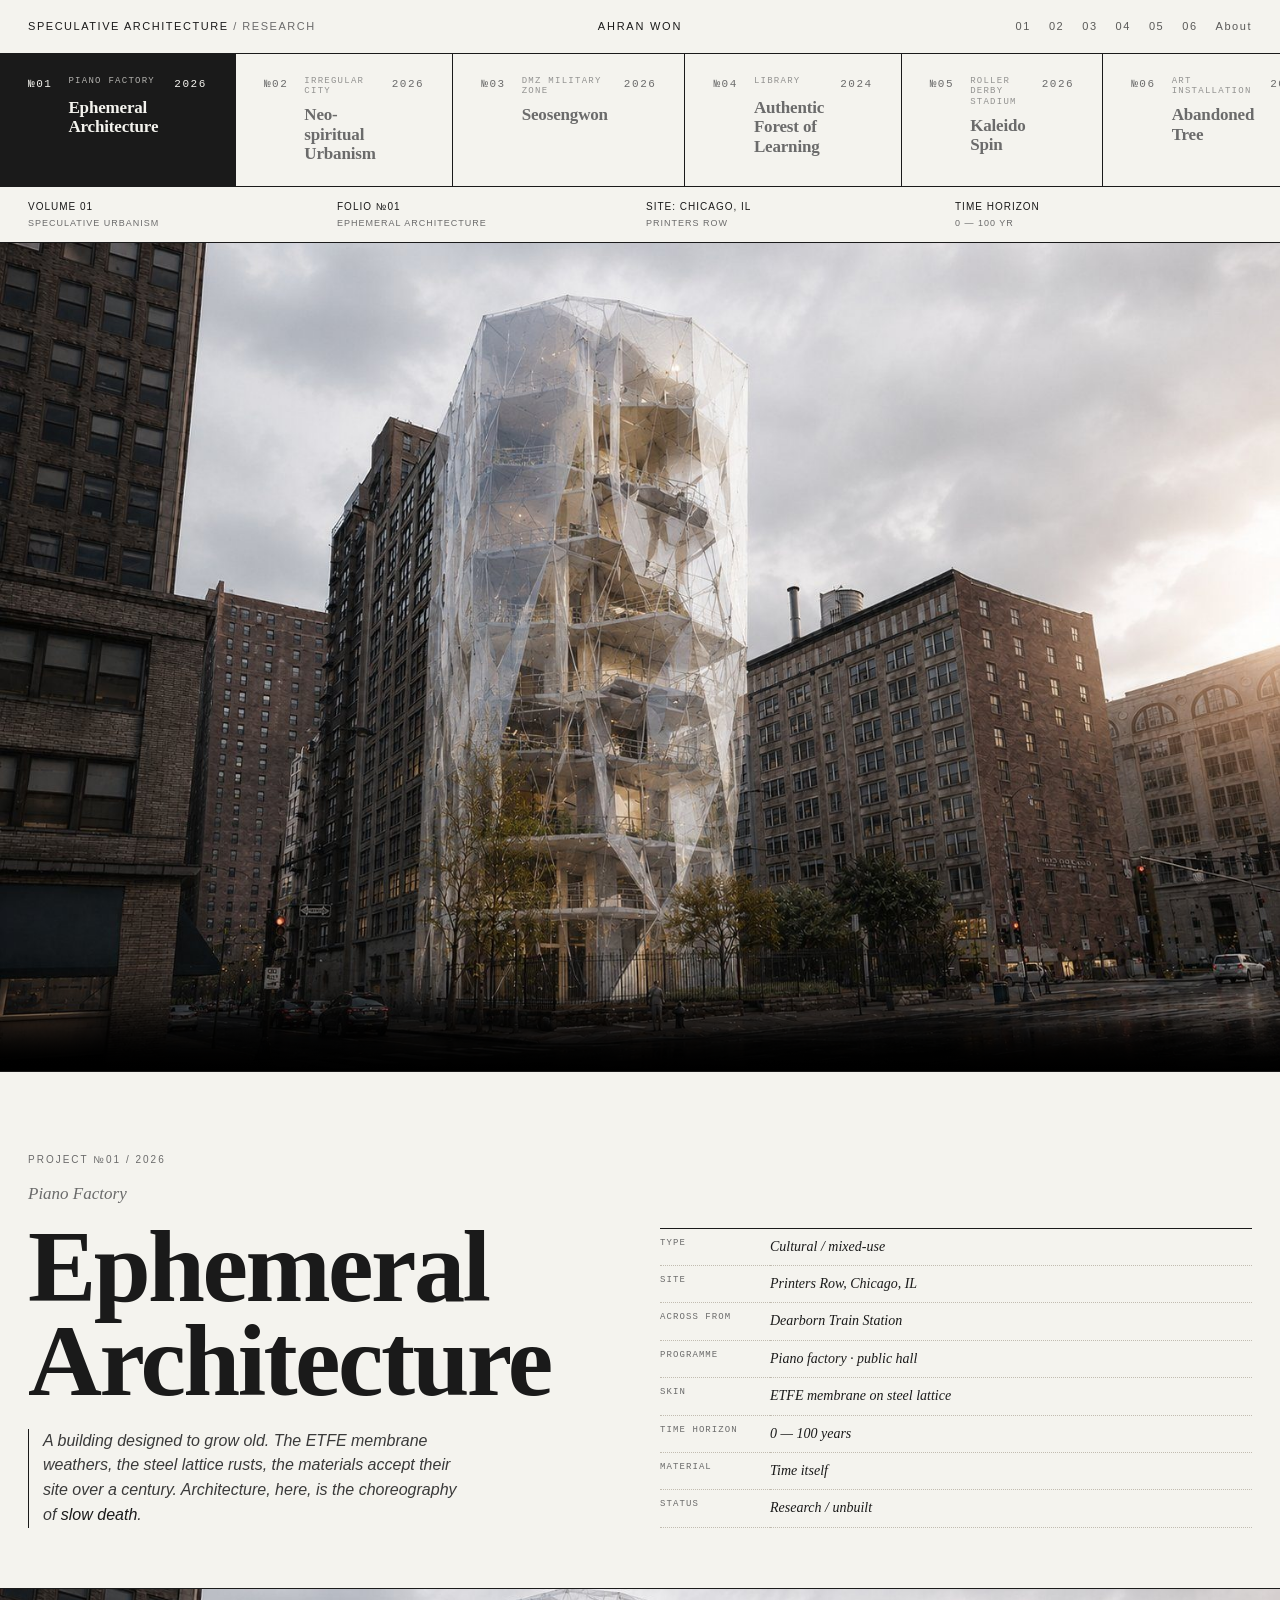
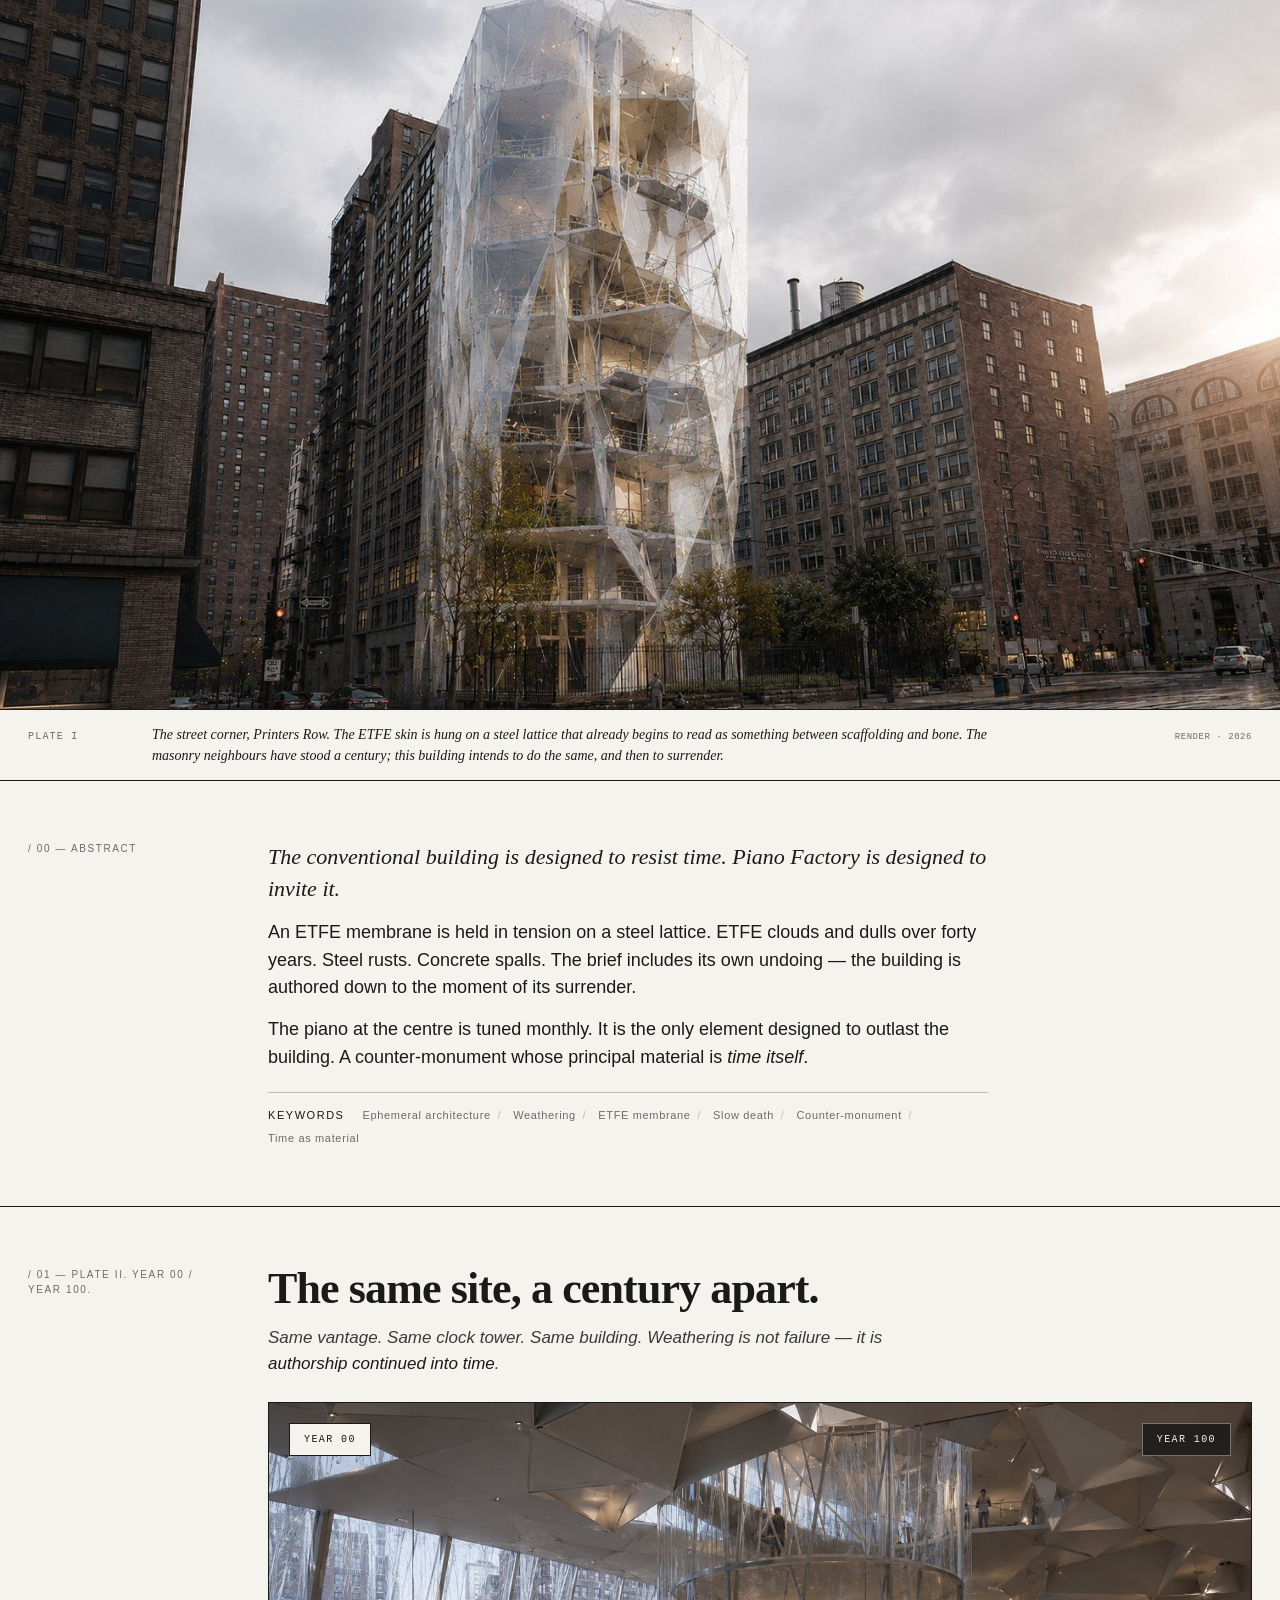
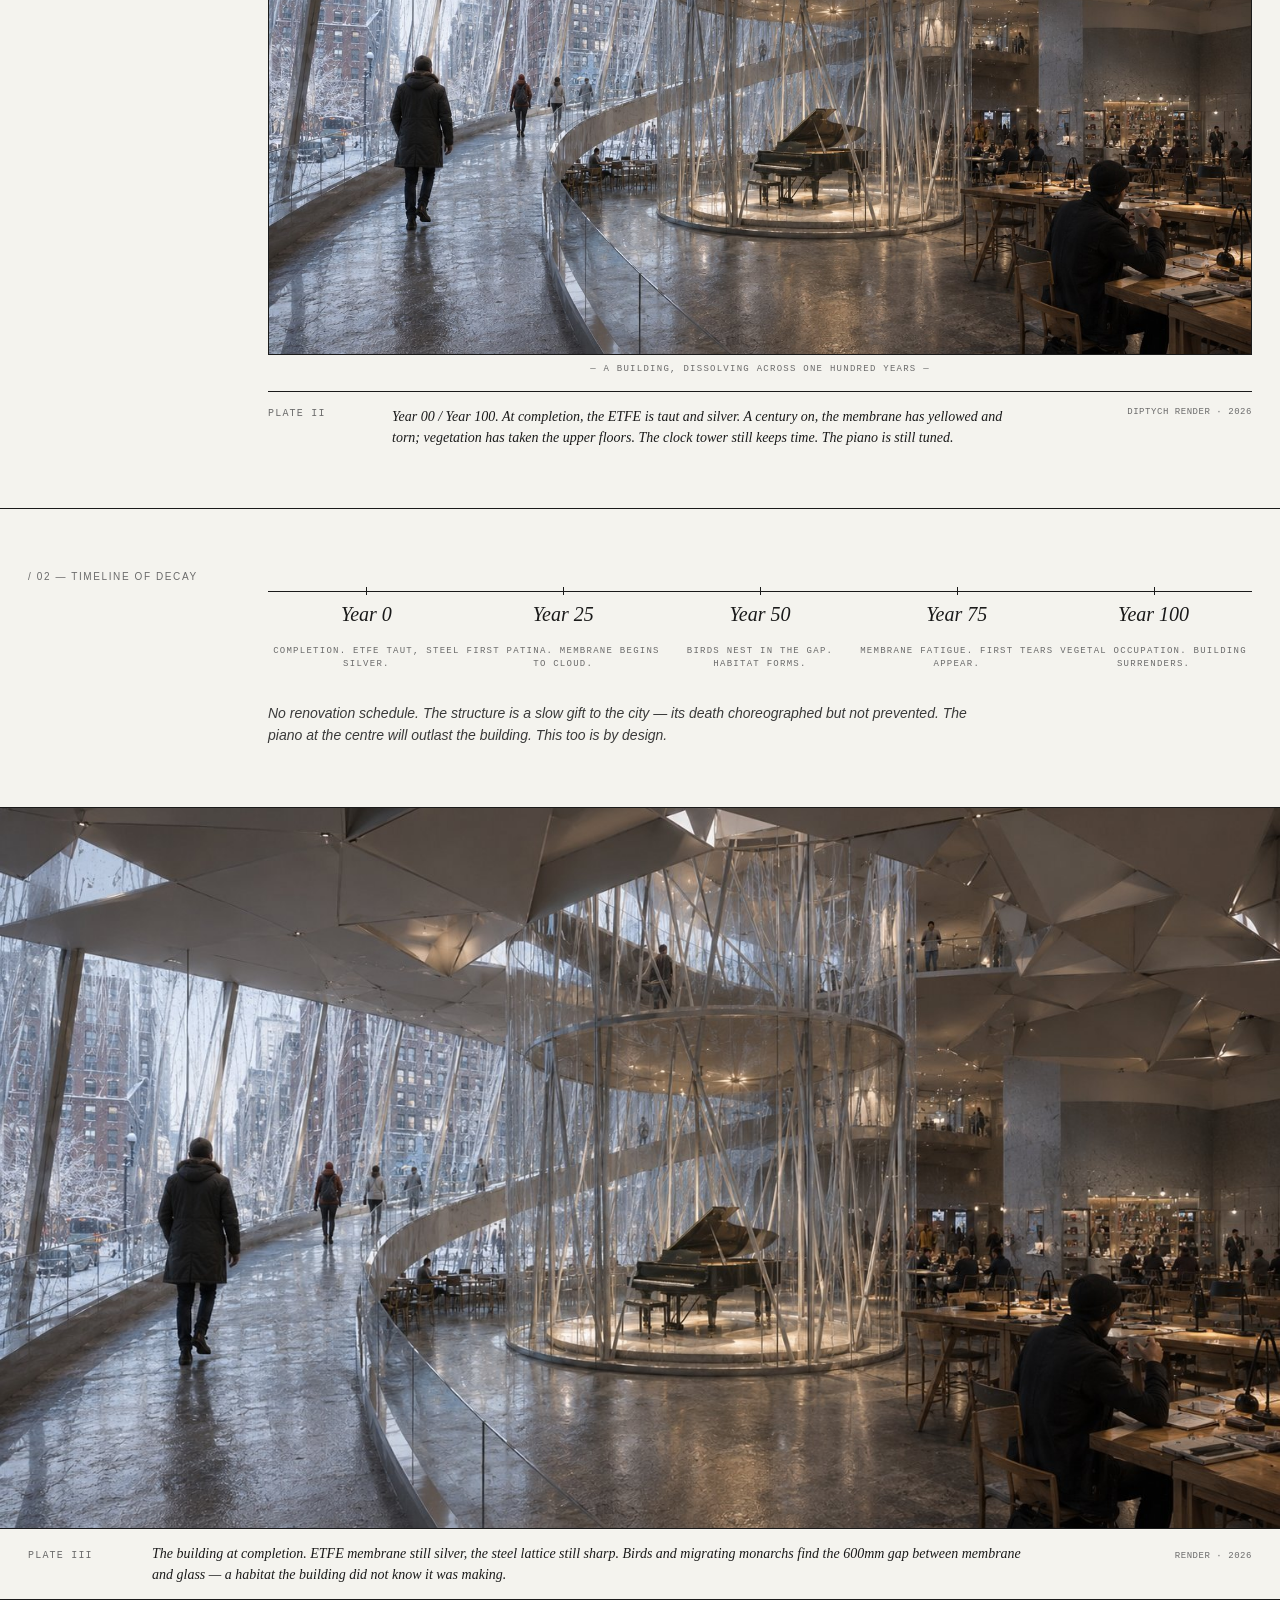
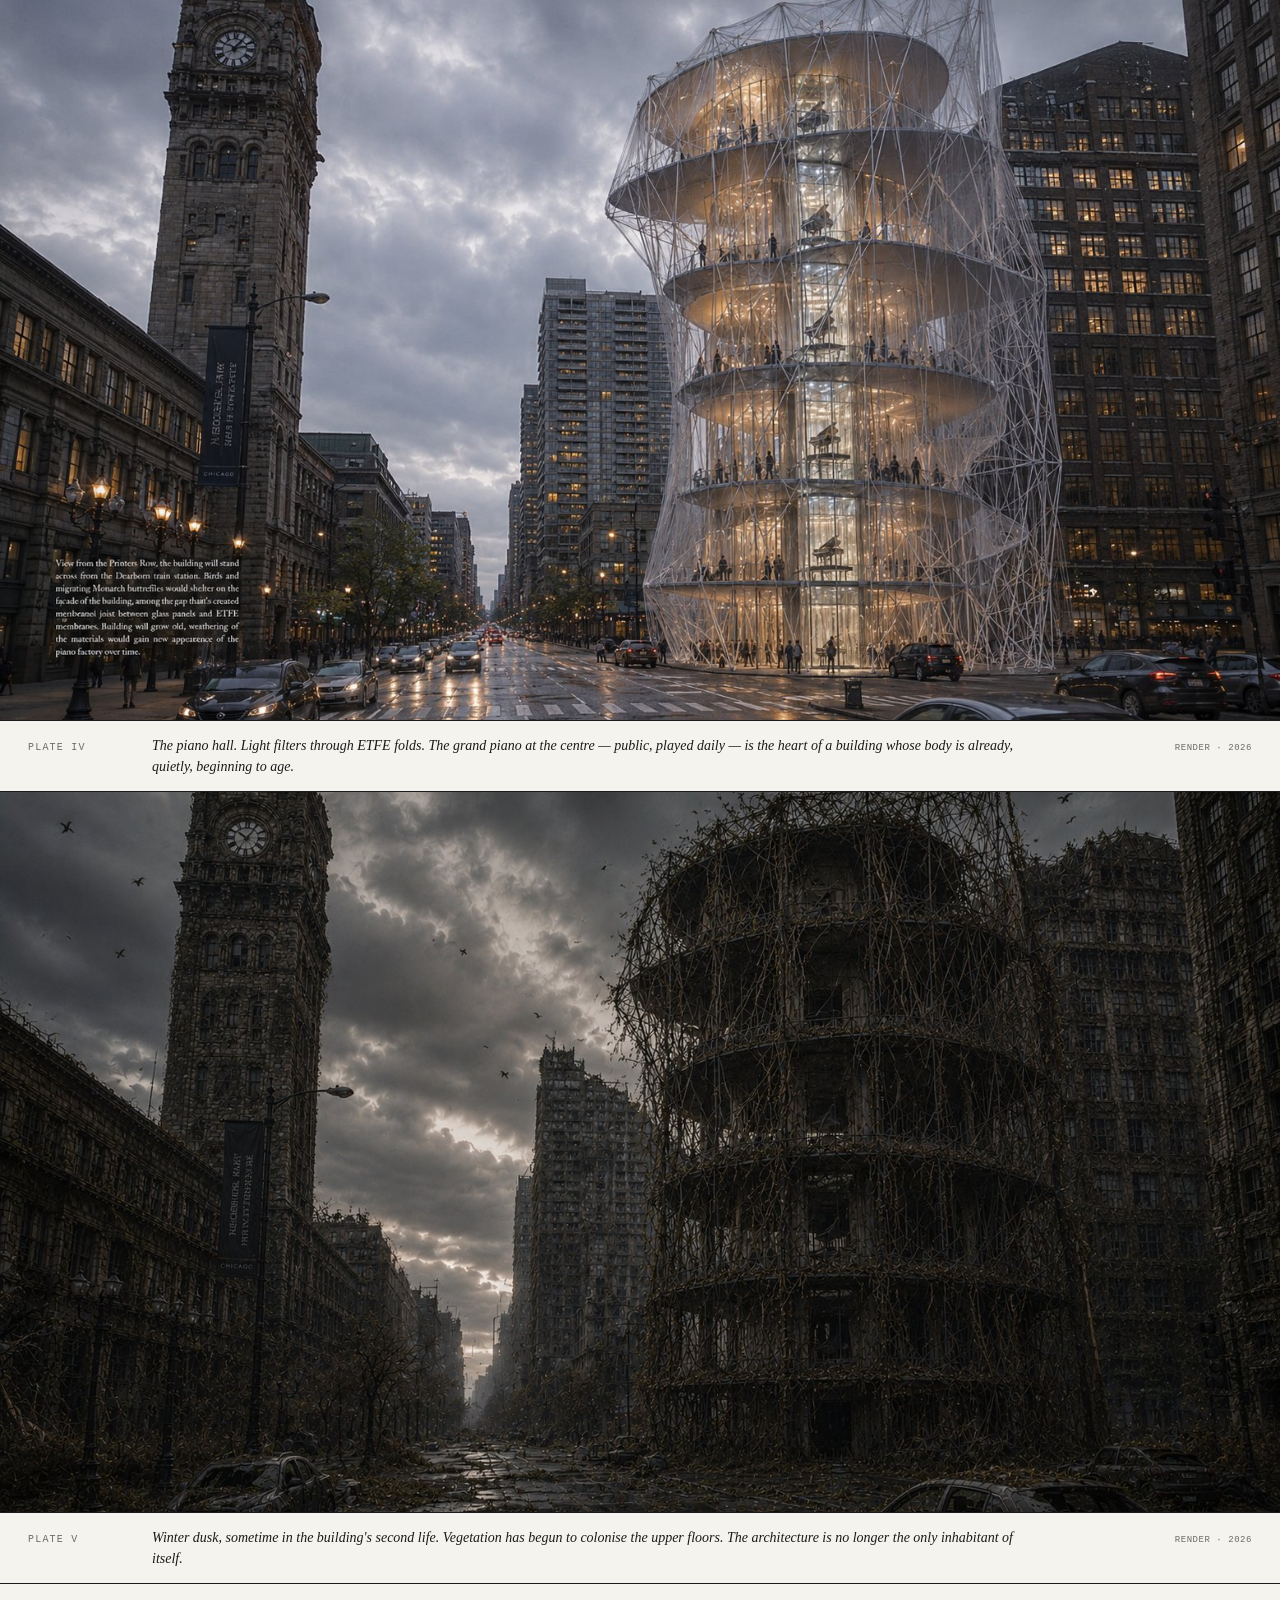
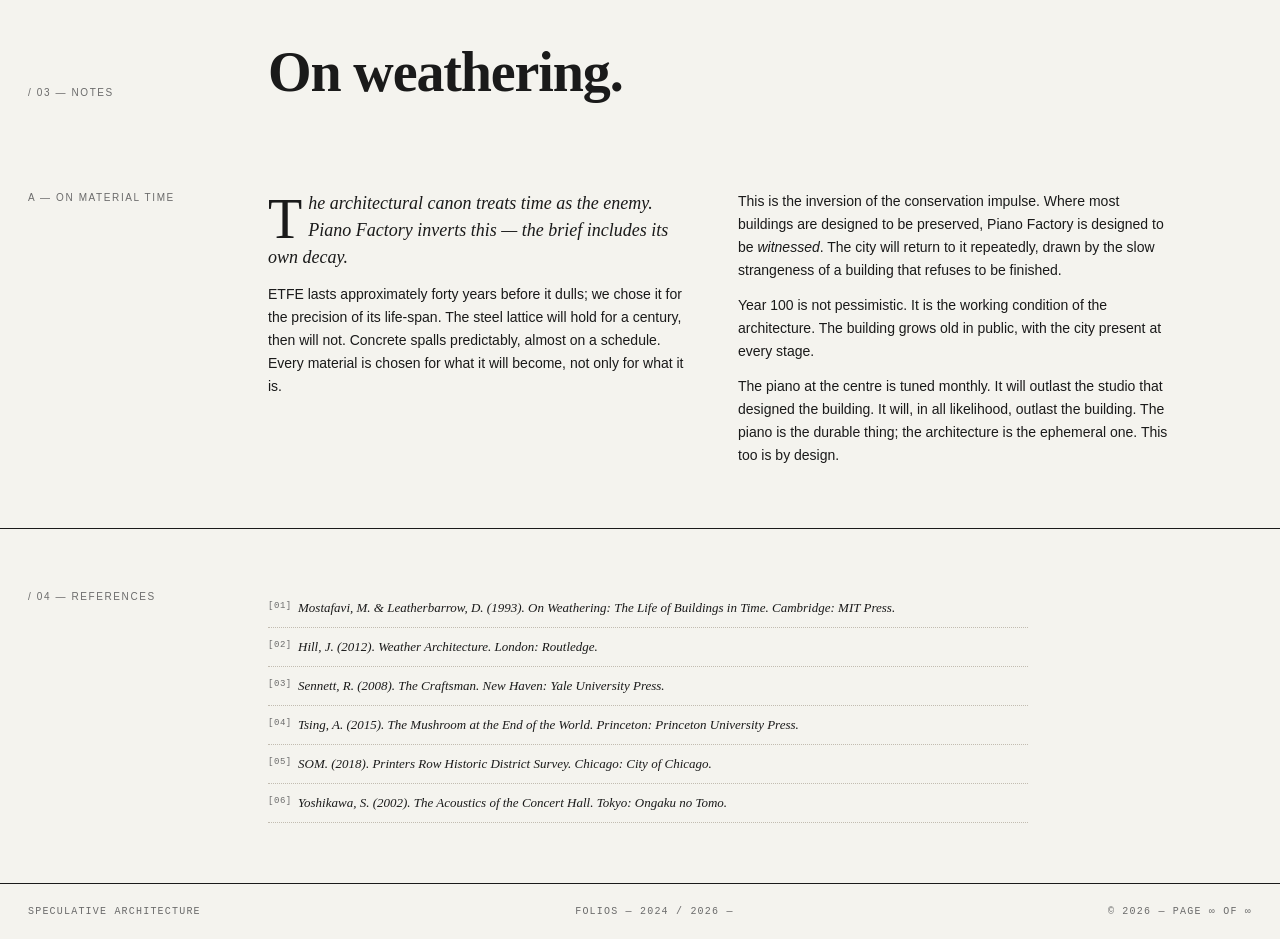
==== commit 068a5fc7: "Add files via upload" ====
--- a/index.html
+++ b/index.html
@@ -43,6 +43,7 @@
     <button type="button" data-goto="2">03</button>
     <button type="button" data-goto="3">04</button>
     <button type="button" data-goto="4">05</button>
+    <button type="button" data-goto="5">06</button>
     <a href="about.html">About</a>
   </nav>
 </header>
@@ -89,6 +90,14 @@
     </span>
     <span class="tab__yr">2026</span>
   </button>
+  <button type="button" class="tab" role="tab" data-tab="5">
+    <span class="tab__num">№06</span>
+    <span class="tab__body">
+      <span class="tab__cat">Art Installation</span>
+      <span class="tab__title">Abandoned Tree</span>
+    </span>
+    <span class="tab__yr">2026</span>
+  </button>
 </div>
 
 <!-- ═══════════ FOLIO 01 — PIANO FACTORY ═══════════ -->
@@ -954,6 +963,124 @@
 
 </section>
 
+<!-- ═══════════ FOLIO 06 — ABANDONED TREE ═══════════ -->
+<section class="folio" data-folio="5">
+
+  <div class="banner">
+    <span>Volume 01 <small>Speculative Urbanism</small></span>
+    <span>Folio №06 <small>Art Installation</small></span>
+    <span>Site: Sullivan Center <small>1 S. State St, Chicago</small></span>
+    <span>Method <small>Finishing Sullivan's drawing</small></span>
+  </div>
+
+  <section class="reel" style="aspect-ratio: 1100 / 734;">
+    <video class="reel__video" data-reel="5" autoplay muted loop playsinline webkit-playsinline controls preload="auto" poster="assets/tree-03-atrium-md.jpg">
+      <source src="assets/tree.mp4" type="video/mp4">
+    </video>
+    <div class="reel__overlay">
+      <span>Speculative Architecture</span>
+      <span>Reel · silent / loop</span>
+      <span>Project №06 / 2026</span>
+    </div>
+  </section>
+
+  <section class="hero">
+    <div class="hero__main">
+      <div class="meta">Project №06 / 2026</div>
+      <div class="cat">Art Installation</div>
+      <h1 class="title">Abandoned Tree</h1>
+      <p class="lede">Louis Sullivan drew trees onto the skin of his buildings — terra cotta foliage, cast iron tendrils, the prairie pressed into ornament. He never grew one. This installation occupies the central lightwell of the Sullivan Center and finishes the drawing: a hanging tree of steel rings and wire, sized for living vine. The architect's organic ornament, returned to the organic.</p>
+    </div>
+    <div class="hero__data">
+      <dl>
+        <div><dt>Type</dt><dd>Art installation, site-specific</dd></div>
+        <div><dt>Site</dt><dd>Central lightwell, Sullivan Center</dd></div>
+        <div><dt>Address</dt><dd>1 S. State St, Chicago IL</dd></div>
+        <div><dt>Building</dt><dd>Louis Sullivan, 1899 — 1904</dd></div>
+        <div><dt>Originally</dt><dd>Schlesinger &amp; Mayer Department Store</dd></div>
+        <div><dt>Medium</dt><dd>Steel rings · tensioned cable · climbing vine</dd></div>
+        <div><dt>Maturation</dt><dd>One to five seasons</dd></div>
+        <div><dt>Status</dt><dd>Speculative proposal</dd></div>
+      </dl>
+    </div>
+  </section>
+
+  <figure class="plate">
+    <img src="assets/tree-03-atrium-md.jpg" srcset="assets/tree-03-atrium-sm.jpg 1000w, assets/tree-03-atrium-md.jpg 1600w" sizes="100vw" alt="Plate I — looking up the lightwell">
+    <figcaption>
+      <span class="plate__num">Plate I</span>
+      <span class="plate__txt">Looking up the lightwell. A vertical chain of steel rings descends from a tensioned cable net stretched across the sky-opening. The rings are sized for vine — within a season, the lowest are already green. The Sullivan Center's mechanical ductwork frames the view; Sullivan's <em>organic ornament</em>, half a century old, decorates the brick at the periphery. The installation answers both.</span>
+      <span class="plate__meta">Render · 2026</span>
+    </figcaption>
+  </figure>
+
+  <section class="abstract">
+    <div class="aside">/ 00 — Abstract</div>
+    <div class="abstract__body">
+      <p>Louis Sullivan is remembered for two things: the dictum <em>form follows function</em>, and an extraordinary corpus of botanical ornament — terra cotta blossoms, cast iron leaves, the prairie reproduced in low relief across the skin of the modern office tower. His ornament was always reaching toward what he could not build: a living thing.</p>
+      <p>The Sullivan Center on State Street holds a central lightwell — a shaft of empty volume cut through the building's plan, originally to bring daylight to the deepest floors of the department store. That well is now under-used, a back-of-house space carrying air ducts and forgotten cable runs.</p>
+      <p>The proposal: a single vertical installation suspended in the lightwell. Steel rings — sized after the rosettes of Sullivan's lobby ironwork — are threaded onto tensioned cables. Climbing plants are introduced at the base. Over one to five seasons, a tree assembles itself within the geometry of the rings.</p>
+      <p>The piece is titled <em>Abandoned Tree</em> because Sullivan drew it a century ago and walked away. The work is to finish the drawing.</p>
+      <div class="keys">
+        <strong>Keywords</strong>
+        <span>Louis Sullivan</span>
+        <span>Organic ornament</span>
+        <span>Site-specific installation</span>
+        <span>Living architecture</span>
+        <span>Lightwell</span>
+        <span>Chicago Loop</span>
+      </div>
+    </div>
+  </section>
+
+  <figure class="plate">
+    <img src="assets/tree-01-interior-md.jpg" srcset="assets/tree-01-interior-sm.jpg 1000w, assets/tree-01-interior-md.jpg 1600w" sizes="100vw" alt="Plate II — interior, seen through the lightwell windows">
+    <figcaption>
+      <span class="plate__num">Plate II</span>
+      <span class="plate__txt">A visitor stands on the floor adjacent to the lightwell, looking out through the original 1899 windows into the shaft. Beyond the glass: the installation catches afternoon light through the Chicago window above, and the violet cast comes from a single pigmented cable threading the steel rings. The figure half-visible in the leftmost window is a Sullivan-era plaster <em>genius loci</em>, recovered from storage and placed back at the threshold she once watched.</span>
+      <span class="plate__meta">Render · 2026</span>
+    </figcaption>
+  </figure>
+
+  <figure class="plate">
+    <img src="assets/tree-02-exterior-md.jpg" srcset="assets/tree-02-exterior-sm.jpg 1000w, assets/tree-02-exterior-md.jpg 1600w" sizes="100vw" alt="Plate III — from the lightwell side, looking back at the visitor">
+    <figcaption>
+      <span class="plate__num">Plate III</span>
+      <span class="plate__txt">From within the lightwell, looking back. A single steel ring runs horizontally in front of the window — the lowest branch of the tree-to-be. The original Sullivan terra cotta surround is just visible above the frame. By the second season, the ring will be greened over; by the fifth, the cable will be invisible. The work is then the building, which is then the tree.</span>
+      <span class="plate__meta">Render · 2026</span>
+    </figcaption>
+  </figure>
+
+  <header class="shead">
+    <div class="aside">/ 01 — Notes</div>
+    <h2>On finishing Sullivan's drawing.</h2>
+  </header>
+
+  <section class="notes">
+    <div class="aside">A — On organic ornament</div>
+    <div class="notes__body">
+      <p class="lead">Sullivan said: <em>form follows function</em>. He also drew, obsessively, plants that he had no intention of growing. The two propositions sit oddly together, and the looseness between them is the site of this project.</p>
+      <p>The ornament of the Sullivan Center — the bronze foliage of the entrance rotunda, the terra cotta seed-pods at the cornice, the cast-iron tendrils along State Street — is a long argument with what a building wants to be. Sullivan never settled the argument. He pressed nature into the building's skin without ever asking whether the building might host the nature itself.</p>
+      <p>The lightwell is where the question still waits to be answered. It is the one part of the building that was always going to be empty, because its function is the absence of mass — a shaft for light and air. Into that emptiness, Sullivan's ornament can finally become its referent.</p>
+      <p>The steel rings are sized after a specific motif: the rosette that recurs at the ironwork of the lower floors. Each ring is, in effect, a single bloom of Sullivan's drawing, extruded into three dimensions, hung at a usable scale. The plant grows through the bloom, not as decoration but as the thing being decorated.</p>
+      <p>The piece is sized to mature slowly. In year one it is sculpture. In year five it is a tree with a steel skeleton. Somewhere between is the moment the work becomes invisible — the moment Sullivan's drawing finishes itself.</p>
+    </div>
+  </section>
+
+  <section class="bib">
+    <div class="aside">/ 02 — References</div>
+    <ol>
+      <li>Sullivan, L. (1924). The Autobiography of an Idea. New York: AIA Press.</li>
+      <li>Sullivan, L. (1896). "The Tall Office Building Artistically Considered." Lippincott's Magazine, March.</li>
+      <li>Twombly, R. (1986). Louis Sullivan: His Life and Work. Chicago: University of Chicago Press.</li>
+      <li>Manieri-Elia, M. (1996). Louis Henry Sullivan. New York: Princeton Architectural Press.</li>
+      <li>Saliga, P. (Ed.). (2010). The Sullivanesque: Urban Architecture and Ornamentation. Urbana: University of Illinois Press.</li>
+      <li>Tsing, A. (2015). The Mushroom at the End of the World. Princeton: Princeton University Press.</li>
+    </ol>
+  </section>
+
+</section>
+
 <footer class="foot">
   <span>Speculative Architecture</span>
   <span>Folios — 2024 / 2026 —</span>
--- a/styles.css
+++ b/styles.css
@@ -189,7 +189,7 @@
 
 @media (min-width: 1100px) {
   .tabs {
-    grid-template-columns: 1fr 1fr 1fr 1fr 1fr;
+    grid-template-columns: 1fr 1fr 1fr 1fr 1fr 1fr;
   }
   .tab {
     border-bottom: none !important;
@@ -198,7 +198,7 @@
     align-items: start;
   }
   .tab:last-child { border-right: none !important; }
-  .tab__title { font-size: 19px; line-height: 1.15; }
+  .tab__title { font-size: 17px; line-height: 1.15; }
   .tab__body { gap: 8px; }
 }
 
